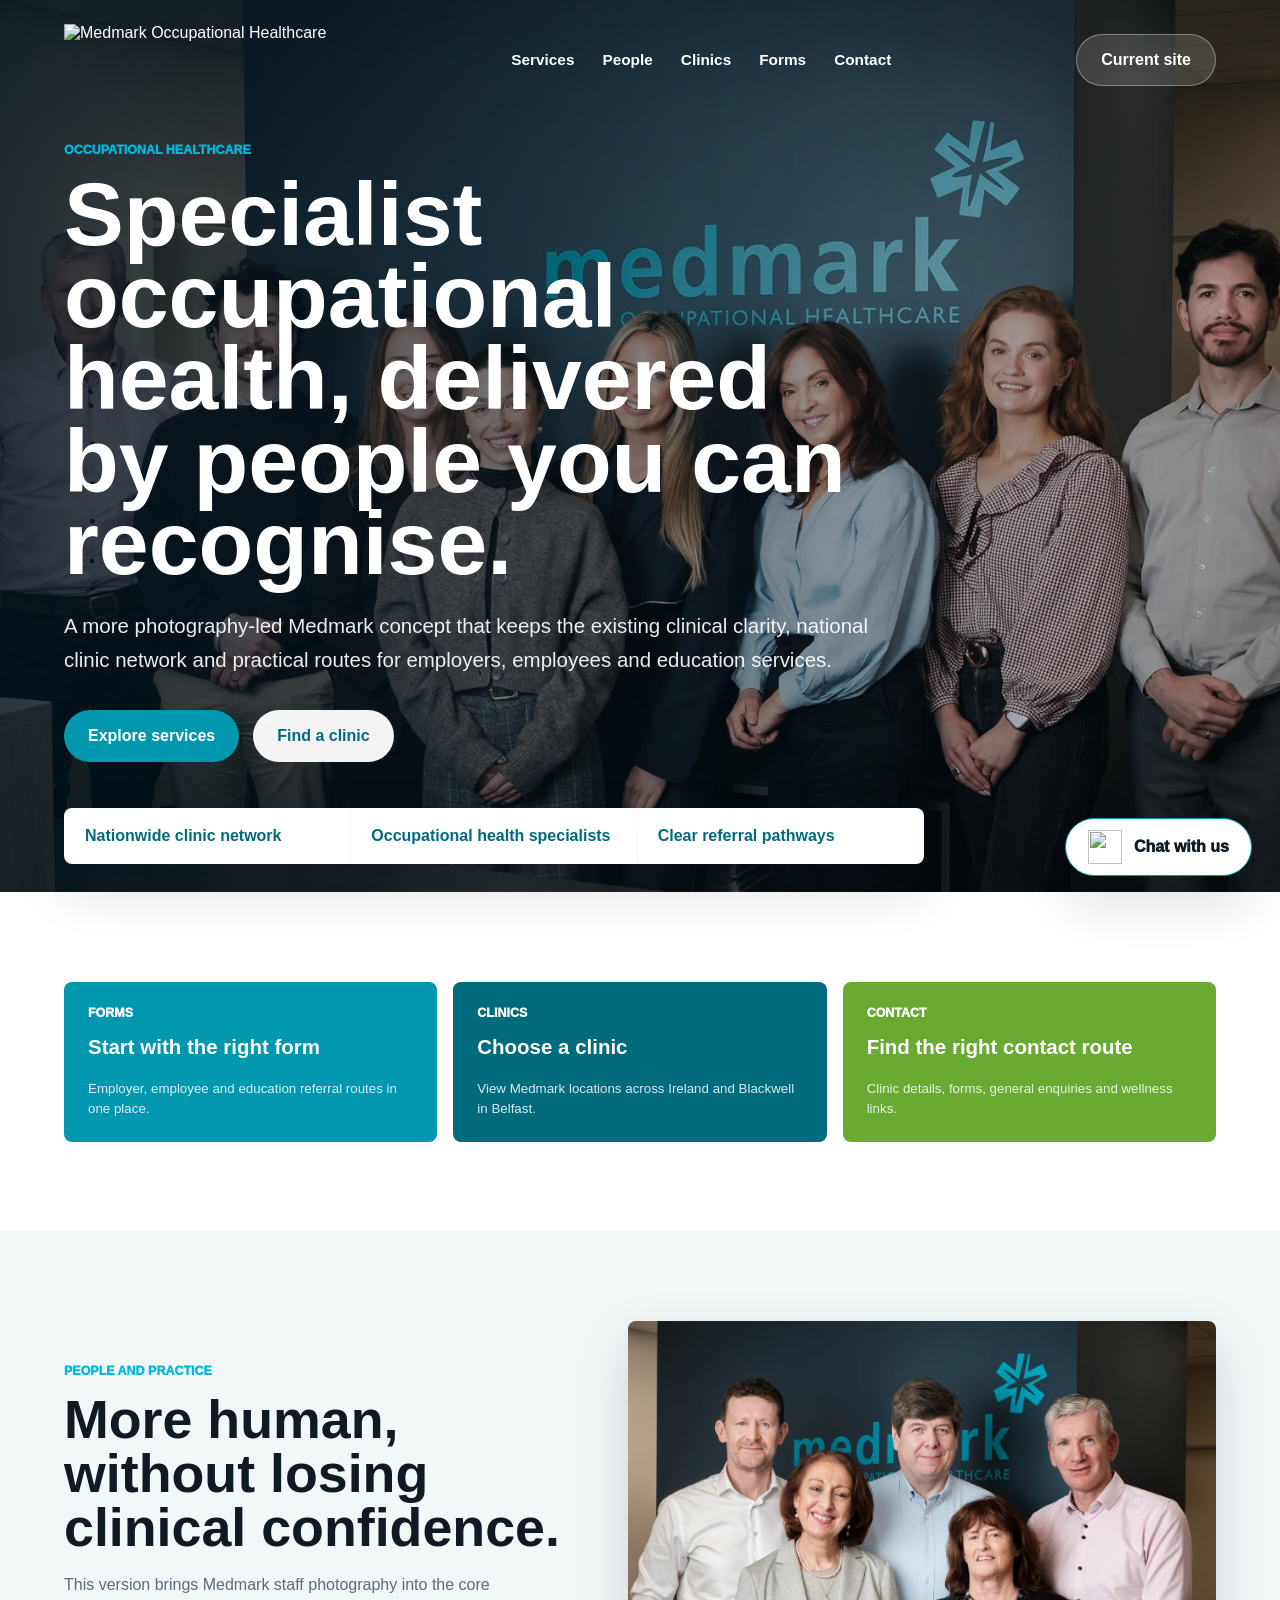
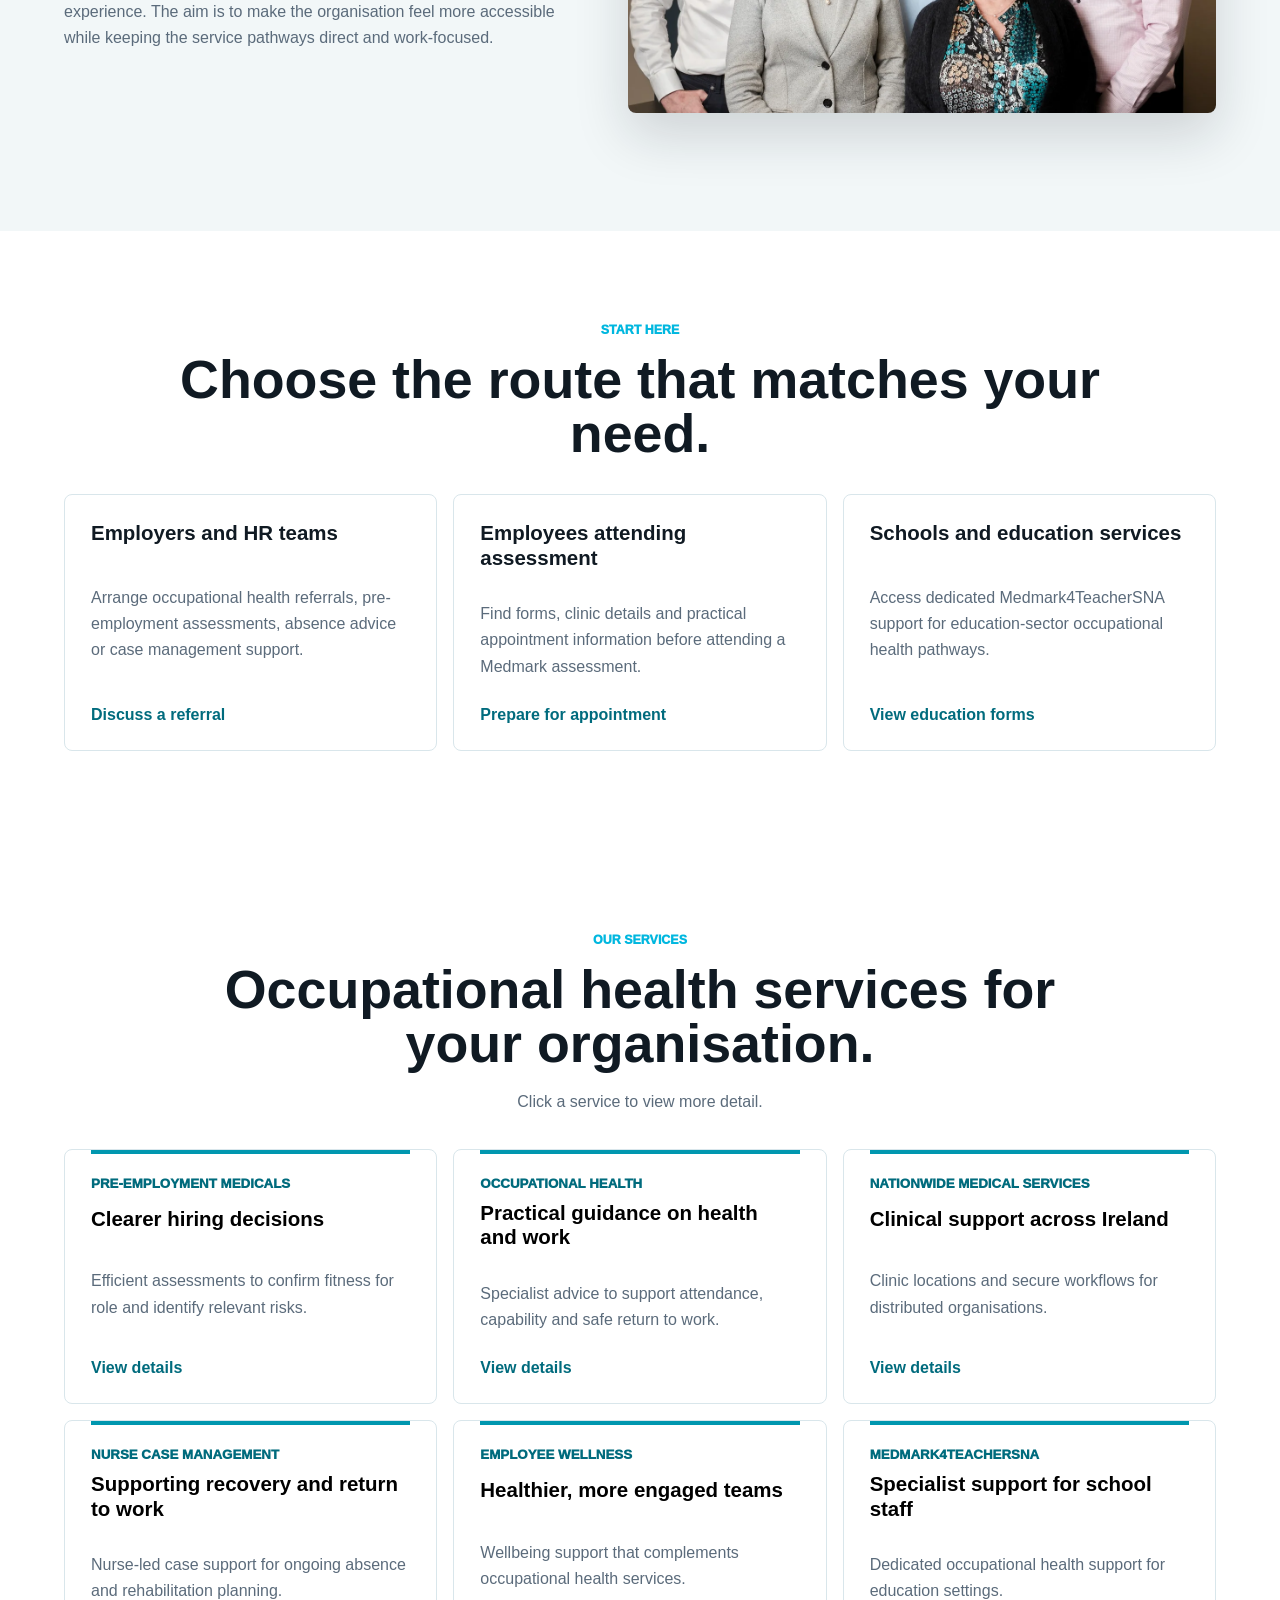
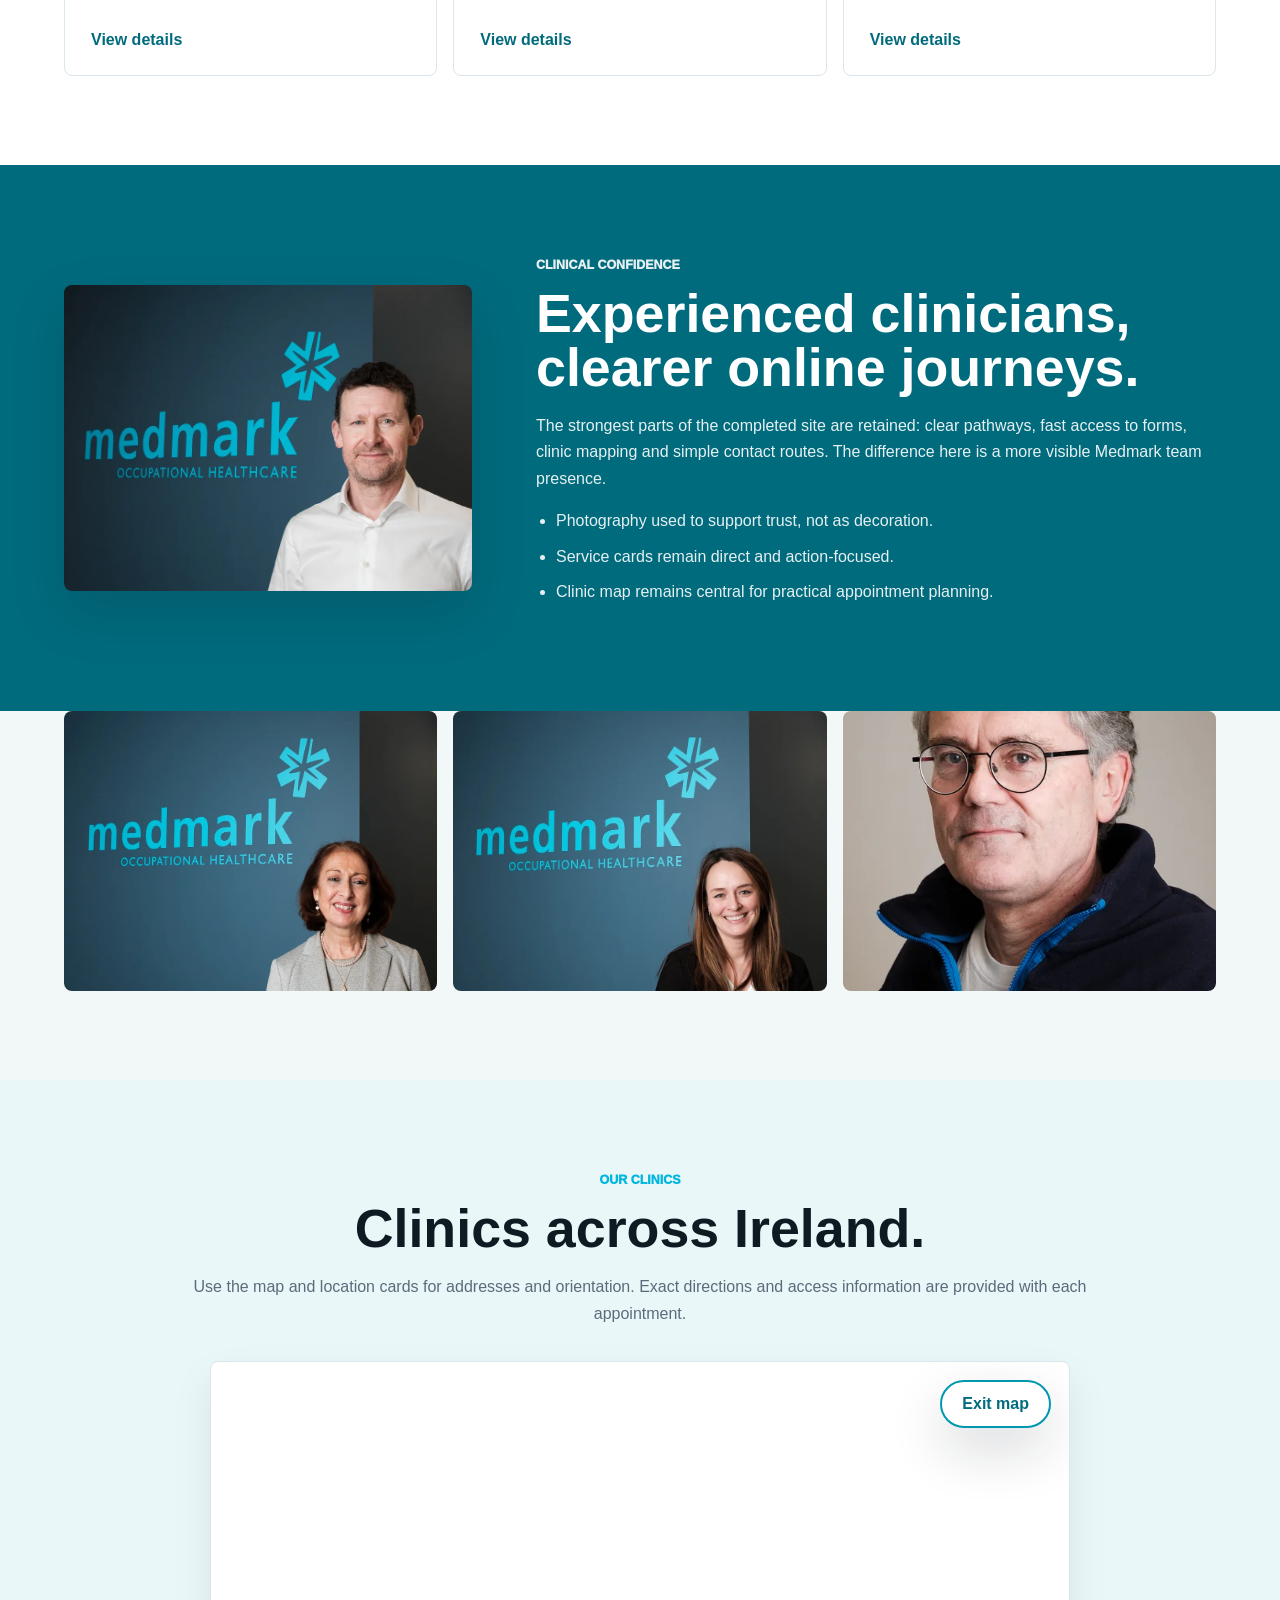
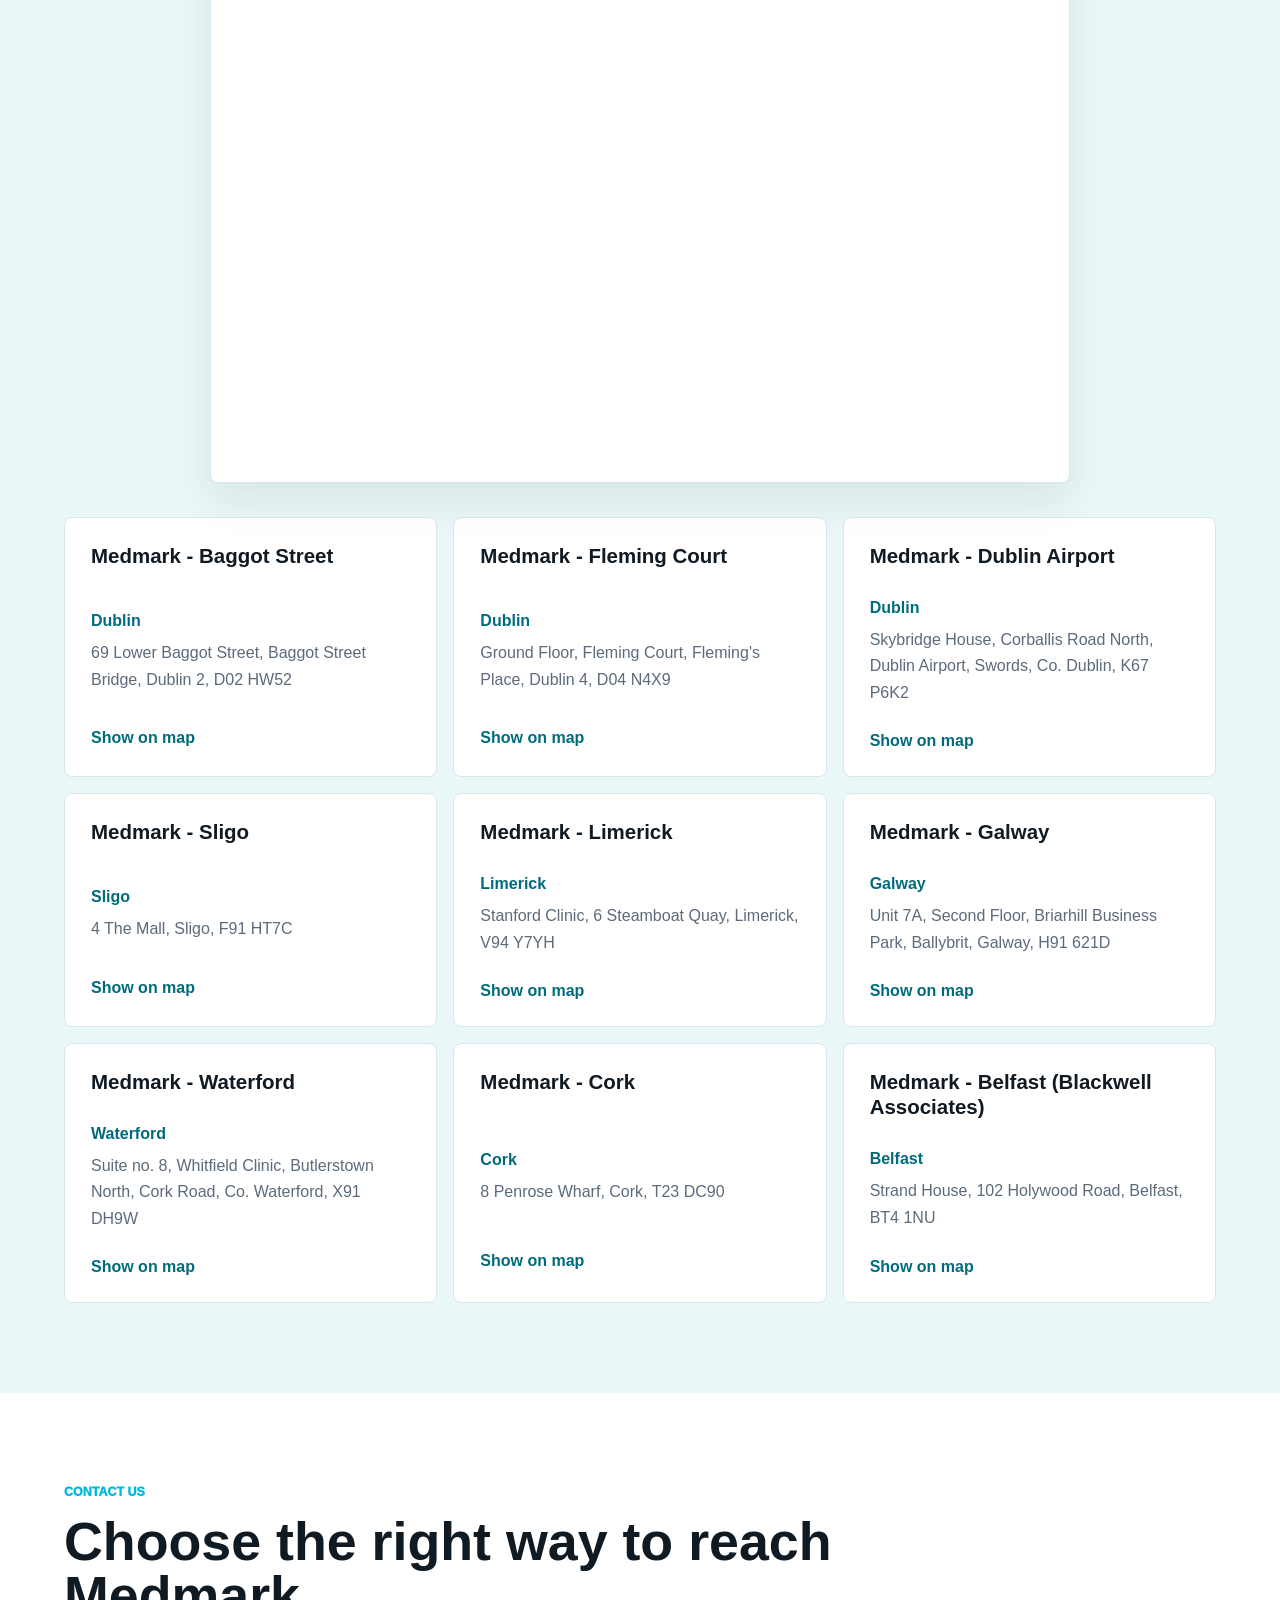
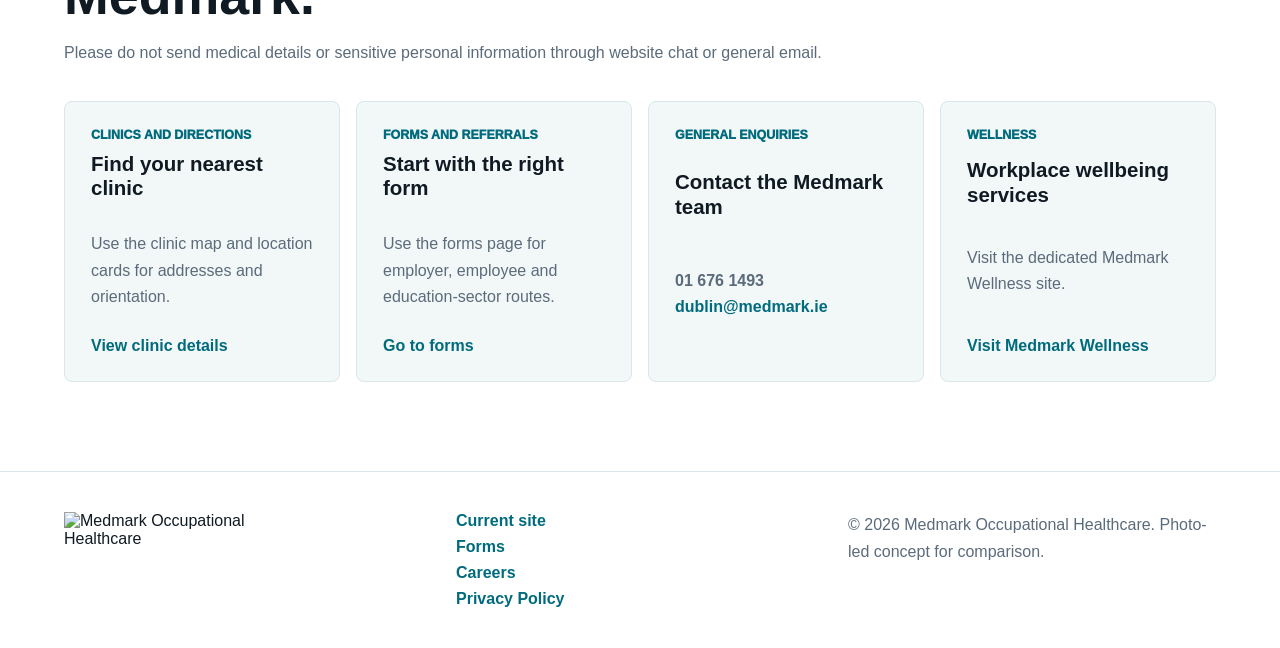
==== photo-concept.html @ 9eb78e0b "Add photo-led Medmark concept" ====
<!DOCTYPE html>
<html lang="en">
  <head>
    <meta charset="UTF-8" />
    <meta name="viewport" content="width=device-width, initial-scale=1.0" />
    <title>Medmark | Photo-Led Website Concept</title>
    <meta name="description" content="An alternative Medmark website concept using Medmark team photography, clear service routes and clinic information." />
    <link rel="icon" href="https://demo.medmark.ie/_next/image?url=%2Ficon.png&w=96&q=75" />
    <link rel="stylesheet" href="https://unpkg.com/leaflet@1.9.4/dist/leaflet.css" />
    <link rel="stylesheet" href="/photo-concept.css" />
  </head>
  <body class="photo-concept">
    <header class="concept-header">
      <a class="concept-brand" href="/photo-concept.html" aria-label="Medmark photo concept home">
        <img src="https://demo.medmark.ie/_next/image?url=%2Fmedmark-white-logo.png&w=384&q=75" alt="Medmark Occupational Healthcare" />
      </a>
      <nav class="concept-nav" aria-label="Concept navigation">
        <a href="#services">Services</a>
        <a href="#people">People</a>
        <a href="#clinics">Clinics</a>
        <a href="/forms.html">Forms</a>
        <a href="#contact">Contact</a>
      </nav>
      <a class="concept-cta" href="/">Current site</a>
    </header>

    <main>
      <section class="concept-hero" id="top">
        <div class="concept-hero-copy">
          <p class="eyebrow">Occupational Healthcare</p>
          <h1>Specialist occupational health, delivered by people you can recognise.</h1>
          <p>
            A more photography-led Medmark concept that keeps the existing clinical clarity, national clinic network and practical routes for employers, employees and education services.
          </p>
          <div class="hero-buttons">
            <a class="button button-primary" href="#services">Explore services</a>
            <a class="button button-secondary" href="#clinics">Find a clinic</a>
          </div>
        </div>
        <div class="concept-proof" aria-label="Key Medmark strengths">
          <span>Nationwide clinic network</span>
          <span>Occupational health specialists</span>
          <span>Clear referral pathways</span>
        </div>
      </section>

      <section class="action-band" aria-label="Common Medmark actions">
        <a href="/forms.html">
          <span>Forms</span>
          <strong>Start with the right form</strong>
          <small>Employer, employee and education referral routes in one place.</small>
        </a>
        <a href="#clinics">
          <span>Clinics</span>
          <strong>Choose a clinic</strong>
          <small>View Medmark locations across Ireland and Blackwell in Belfast.</small>
        </a>
        <a href="#contact">
          <span>Contact</span>
          <strong>Find the right contact route</strong>
          <small>Clinic details, forms, general enquiries and wellness links.</small>
        </a>
      </section>

      <section class="people-intro" id="people">
        <div class="section-heading align-left">
          <p class="eyebrow">People and practice</p>
          <h2>More human, without losing clinical confidence.</h2>
          <p>
            This version brings Medmark staff photography into the core experience. The aim is to make the organisation feel more accessible while keeping the service pathways direct and work-focused.
          </p>
        </div>
        <div class="people-photo">
          <img src="/assets/photos/medmark-clinical-team.webp" alt="Medmark clinical team" />
        </div>
      </section>

      <section class="pathways-section">
        <div class="section-heading">
          <p class="eyebrow">Start here</p>
          <h2>Choose the route that matches your need.</h2>
        </div>
        <div class="pathway-grid">
          <article>
            <h3>Employers and HR teams</h3>
            <p>Arrange occupational health referrals, pre-employment assessments, absence advice or case management support.</p>
            <a href="#contact">Discuss a referral</a>
          </article>
          <article>
            <h3>Employees attending assessment</h3>
            <p>Find forms, clinic details and practical appointment information before attending a Medmark assessment.</p>
            <a href="/forms.html">Prepare for appointment</a>
          </article>
          <article>
            <h3>Schools and education services</h3>
            <p>Access dedicated Medmark4TeacherSNA support for education-sector occupational health pathways.</p>
            <a href="/forms.html">View education forms</a>
          </article>
        </div>
      </section>

      <section id="services" class="services-section">
        <div class="section-heading">
          <p class="eyebrow">Our Services</p>
          <h2>Occupational health services for your organisation.</h2>
          <p>Click a service to view more detail.</p>
        </div>
        <div class="service-grid">
          <button class="service-card" type="button" data-service="preemployment"><small>Pre-Employment Medicals</small><h3>Clearer hiring decisions</h3><p>Efficient assessments to confirm fitness for role and identify relevant risks.</p><strong>View details</strong></button>
          <button class="service-card" type="button" data-service="occupational"><small>Occupational Health</small><h3>Practical guidance on health and work</h3><p>Specialist advice to support attendance, capability and safe return to work.</p><strong>View details</strong></button>
          <button class="service-card" type="button" data-service="nationwide"><small>Nationwide Medical Services</small><h3>Clinical support across Ireland</h3><p>Clinic locations and secure workflows for distributed organisations.</p><strong>View details</strong></button>
          <button class="service-card" type="button" data-service="nurse"><small>Nurse Case Management</small><h3>Supporting recovery and return to work</h3><p>Nurse-led case support for ongoing absence and rehabilitation planning.</p><strong>View details</strong></button>
          <button class="service-card" type="button" data-service="wellness"><small>Employee Wellness</small><h3>Healthier, more engaged teams</h3><p>Wellbeing support that complements occupational health services.</p><strong>View details</strong></button>
          <button class="service-card" type="button" data-service="education"><small>Medmark4TeacherSNA</small><h3>Specialist support for school staff</h3><p>Dedicated occupational health support for education settings.</p><strong>View details</strong></button>
        </div>
      </section>

      <section class="photo-proof">
        <div>
          <img src="/assets/photos/medmark-practitioner-logo.webp" alt="Medmark practitioner" />
        </div>
        <div>
          <p class="eyebrow">Clinical confidence</p>
          <h2>Experienced clinicians, clearer online journeys.</h2>
          <p>
            The strongest parts of the completed site are retained: clear pathways, fast access to forms, clinic mapping and simple contact routes. The difference here is a more visible Medmark team presence.
          </p>
          <ul>
            <li>Photography used to support trust, not as decoration.</li>
            <li>Service cards remain direct and action-focused.</li>
            <li>Clinic map remains central for practical appointment planning.</li>
          </ul>
        </div>
      </section>

      <section class="team-strip" aria-label="Medmark team photography">
        <img src="/assets/photos/medmark-practitioner-grey.webp" alt="Medmark team member" />
        <img src="/assets/photos/medmark-practitioner-smile.webp" alt="Medmark team member" />
        <img src="/assets/photos/medmark-consultant.webp" alt="Medmark team member" />
      </section>

      <section class="clinic-section" id="clinics">
        <div class="section-heading">
          <p class="eyebrow">Our Clinics</p>
          <h2>Clinics across Ireland.</h2>
          <p>Use the map and location cards for addresses and orientation. Exact directions and access information are provided with each appointment.</p>
        </div>
        <div class="map-panel" aria-label="Map of Medmark clinics across Ireland">
          <div id="clinic-map" class="leaflet-map" aria-label="Interactive map of Medmark clinics"></div>
          <button class="map-exit" type="button" data-map-exit>Exit map</button>
        </div>
        <div class="clinic-grid">
          <article class="clinic-card"><h3>Medmark - Baggot Street</h3><strong>Dublin</strong><p>69 Lower Baggot Street, Baggot Street Bridge, Dublin 2, D02 HW52</p><button class="map-focus" type="button" data-clinic="Medmark - Baggot Street">Show on map</button></article>
          <article class="clinic-card"><h3>Medmark - Fleming Court</h3><strong>Dublin</strong><p>Ground Floor, Fleming Court, Fleming's Place, Dublin 4, D04 N4X9</p><button class="map-focus" type="button" data-clinic="Medmark - Fleming Court">Show on map</button></article>
          <article class="clinic-card"><h3>Medmark - Dublin Airport</h3><strong>Dublin</strong><p>Skybridge House, Corballis Road North, Dublin Airport, Swords, Co. Dublin, K67 P6K2</p><button class="map-focus" type="button" data-clinic="Medmark - Dublin Airport">Show on map</button></article>
          <article class="clinic-card"><h3>Medmark - Sligo</h3><strong>Sligo</strong><p>4 The Mall, Sligo, F91 HT7C</p><button class="map-focus" type="button" data-clinic="Medmark - Sligo">Show on map</button></article>
          <article class="clinic-card"><h3>Medmark - Limerick</h3><strong>Limerick</strong><p>Stanford Clinic, 6 Steamboat Quay, Limerick, V94 Y7YH</p><button class="map-focus" type="button" data-clinic="Medmark - Limerick">Show on map</button></article>
          <article class="clinic-card"><h3>Medmark - Galway</h3><strong>Galway</strong><p>Unit 7A, Second Floor, Briarhill Business Park, Ballybrit, Galway, H91 621D</p><button class="map-focus" type="button" data-clinic="Medmark - Galway">Show on map</button></article>
          <article class="clinic-card"><h3>Medmark - Waterford</h3><strong>Waterford</strong><p>Suite no. 8, Whitfield Clinic, Butlerstown North, Cork Road, Co. Waterford, X91 DH9W</p><button class="map-focus" type="button" data-clinic="Medmark - Waterford">Show on map</button></article>
          <article class="clinic-card"><h3>Medmark - Cork</h3><strong>Cork</strong><p>8 Penrose Wharf, Cork, T23 DC90</p><button class="map-focus" type="button" data-clinic="Medmark - Cork">Show on map</button></article>
          <article class="clinic-card"><h3>Medmark - Belfast (Blackwell Associates)</h3><strong>Belfast</strong><p>Strand House, 102 Holywood Road, Belfast, BT4 1NU</p><button class="map-focus" type="button" data-clinic="Medmark - Belfast (Blackwell Associates)">Show on map</button></article>
        </div>
      </section>

      <section id="contact" class="contact-section">
        <div class="section-heading align-left">
          <p class="eyebrow">Contact Us</p>
          <h2>Choose the right way to reach Medmark.</h2>
          <p>Please do not send medical details or sensitive personal information through website chat or general email.</p>
        </div>
        <div class="contact-routes" aria-label="Contact routes">
          <article><span>Clinics and directions</span><h3>Find your nearest clinic</h3><p>Use the clinic map and location cards for addresses and orientation.</p><a href="#clinics">View clinic details</a></article>
          <article><span>Forms and referrals</span><h3>Start with the right form</h3><p>Use the forms page for employer, employee and education-sector routes.</p><a href="/forms.html">Go to forms</a></article>
          <article><span>General enquiries</span><h3>Contact the Medmark team</h3><p><strong>01 676 1493</strong><br /><a href="mailto:dublin@medmark.ie">dublin@medmark.ie</a></p></article>
          <article><span>Wellness</span><h3>Workplace wellbeing services</h3><p>Visit the dedicated Medmark Wellness site.</p><a href="https://medmark-wellness.vercel.app/">Visit Medmark Wellness</a></article>
        </div>
      </section>
    </main>

    <button class="chat-button" type="button" aria-label="Open chat with Medmark" aria-expanded="false">
      <span class="chat-button-icon" aria-hidden="true"><img src="https://demo.medmark.ie/_next/image?url=%2Ficon.png&w=96&q=75" alt="" /></span>
      <span>Chat with us</span>
    </button>
    <section class="chat-panel" aria-label="Medmark chat" hidden>
      <div class="chat-panel-header">
        <strong>Medmark</strong>
        <button type="button" aria-label="Close chat">&times;</button>
      </div>
      <div class="chat-panel-body">
        <p>Hello. How can we help today?</p>
        <a href="/forms.html">Find a form</a>
        <a href="#contact">Contact Medmark</a>
        <a href="mailto:dublin@medmark.ie">Email Medmark</a>
      </div>
      <form class="chat-entry">
        <label for="chat-message">Your message</label>
        <div>
          <input id="chat-message" type="text" placeholder="Type your message..." />
          <button type="submit" aria-label="Send message">Send</button>
        </div>
      </form>
    </section>

    <div class="modal" id="service-modal" hidden>
      <div class="modal-backdrop" data-close></div>
      <section class="modal-card" role="dialog" aria-modal="true" aria-labelledby="modal-title">
        <button class="modal-close" type="button" aria-label="Close service details" data-close>&times;</button>
        <p class="eyebrow">Service</p>
        <h2 id="modal-title"></h2>
        <p id="modal-summary"></p>
        <div class="modal-body" id="modal-body"></div>
        <a class="button button-primary" href="#contact" data-close>Talk to our team</a>
      </section>
    </div>

    <footer class="concept-footer">
      <img src="https://demo.medmark.ie/_next/image?url=%2Fmedmark-logo.png&w=384&q=75" alt="Medmark Occupational Healthcare" />
      <nav aria-label="Footer links">
        <a href="/">Current site</a>
        <a href="/forms.html">Forms</a>
        <a href="/careers.html">Careers</a>
        <a href="/policy.html">Privacy Policy</a>
      </nav>
      <p>&copy; 2026 Medmark Occupational Healthcare. Photo-led concept for comparison.</p>
    </footer>

    <script src="https://unpkg.com/leaflet@1.9.4/dist/leaflet.js"></script>
    <script src="/script.js"></script>
  </body>
</html>
---- photo-concept.css ----
:root {
  --ink: #101a23;
  --muted: #5b6b7b;
  --paper: #f2f7f8;
  --white: #ffffff;
  --teal: #0097af;
  --teal-dark: #006b7d;
  --cyan: #00b7df;
  --green: #69aa33;
  --line: #d9e6eb;
  --shadow: 0 22px 54px rgba(16, 26, 35, .16);
  font-family: Arial, Helvetica, sans-serif;
}
* { box-sizing: border-box; }
html { scroll-behavior: smooth; }
body {
  background: var(--paper);
  color: var(--ink);
  margin: 0;
  -webkit-font-smoothing: antialiased;
}
body.modal-open { overflow: hidden; }
a { color: inherit; text-decoration: none; }
button, input { font: inherit; }
img { display: block; max-width: 100%; }
.concept-header {
  align-items: center;
  color: var(--white);
  display: flex;
  gap: 28px;
  left: 0;
  padding: 24px clamp(20px, 5vw, 68px);
  position: absolute;
  right: 0;
  top: 0;
  z-index: 20;
}
.concept-brand img { height: 72px; width: auto; }
.concept-nav {
  align-items: center;
  display: flex;
  flex: 1;
  gap: 28px;
  justify-content: center;
  font-size: .96rem;
  font-weight: 850;
}
.concept-nav a:hover { color: #d9fbff; }
.concept-cta, .button {
  align-items: center;
  border-radius: 999px;
  display: inline-flex;
  font-weight: 900;
  justify-content: center;
  min-height: 52px;
  padding: 0 24px;
}
.concept-cta {
  background: rgba(255,255,255,.14);
  border: 1px solid rgba(255,255,255,.36);
  color: var(--white);
}
.concept-hero {
  align-items: end;
  background:
    linear-gradient(90deg, rgba(5, 21, 31, .82), rgba(5, 21, 31, .48) 48%, rgba(5, 21, 31, .22)),
    url("/assets/photos/medmark-team-hero.webp") center 38% / cover no-repeat;
  color: var(--white);
  display: grid;
  min-height: 92svh;
  padding: 140px clamp(20px, 5vw, 68px) 40px;
  position: relative;
}
.concept-hero-copy {
  max-width: 820px;
  padding-bottom: 90px;
}
.eyebrow {
  color: var(--cyan);
  font-size: .78rem;
  font-weight: 940;
  letter-spacing: 0;
  margin: 0 0 12px;
  text-transform: uppercase;
}
h1, h2, h3, p { margin-top: 0; }
h1 {
  font-size: clamp(3rem, 7vw, 6.4rem);
  letter-spacing: 0;
  line-height: .92;
  margin-bottom: 24px;
  max-width: 1120px;
}
h2 {
  font-size: clamp(2rem, 4.2vw, 4.25rem);
  letter-spacing: 0;
  line-height: 1;
  margin-bottom: 18px;
}
h3 { font-size: 1.28rem; line-height: 1.2; }
p {
  color: var(--muted);
  line-height: 1.65;
}
.concept-hero p:not(.eyebrow) {
  color: rgba(255,255,255,.92);
  font-size: clamp(1.05rem, 1.6vw, 1.32rem);
  max-width: 850px;
}
.hero-buttons {
  display: flex;
  flex-wrap: wrap;
  gap: 14px;
  margin-top: 34px;
}
.button-primary { background: var(--teal); color: var(--white); }
.button-secondary {
  background: rgba(255,255,255,.95);
  color: var(--teal-dark);
}
.concept-proof {
  background: rgba(255,255,255,.96);
  border: 1px solid rgba(255,255,255,.76);
  border-radius: 8px;
  bottom: 28px;
  box-shadow: var(--shadow);
  color: var(--ink);
  display: grid;
  gap: 1px;
  grid-template-columns: repeat(3, minmax(0, 1fr));
  left: clamp(20px, 5vw, 68px);
  max-width: 860px;
  overflow: hidden;
  position: absolute;
  right: clamp(20px, 5vw, 68px);
}
.concept-proof span {
  background: var(--white);
  color: var(--teal-dark);
  font-weight: 900;
  padding: 18px 20px;
}
section { padding: clamp(58px, 7vw, 96px) clamp(20px, 5vw, 68px); }
.section-heading {
  margin: 0 auto 34px;
  max-width: 920px;
  text-align: center;
}
.section-heading.align-left {
  margin-left: 0;
  text-align: left;
}
.action-band {
  background: var(--white);
  display: grid;
  gap: 16px;
  grid-template-columns: repeat(3, minmax(0, 1fr));
}
.action-band a {
  background: var(--teal);
  border-radius: 8px;
  color: var(--white);
  display: grid;
  gap: 9px;
  min-height: 160px;
  padding: 24px;
}
.action-band a:nth-child(2) { background: var(--teal-dark); }
.action-band a:nth-child(3) { background: var(--green); }
.action-band span, .contact-routes span {
  font-size: .78rem;
  font-weight: 940;
  text-transform: uppercase;
}
.action-band strong { font-size: 1.28rem; }
.action-band small { align-self: end; color: rgba(255,255,255,.86); line-height: 1.45; }
.people-intro {
  align-items: center;
  background: var(--paper);
  display: grid;
  gap: clamp(28px, 5vw, 70px);
  grid-template-columns: minmax(0, .92fr) minmax(0, 1.08fr);
}
.people-photo img, .photo-proof img, .team-strip img {
  border-radius: 8px;
  box-shadow: var(--shadow);
  height: 100%;
  object-fit: cover;
  width: 100%;
}
.people-photo { min-height: 420px; }
.people-photo img { max-height: 560px; }
.pathways-section, .services-section, .contact-section { background: var(--white); }
.pathway-grid, .service-grid, .clinic-grid, .contact-routes {
  display: grid;
  gap: 16px;
  grid-template-columns: repeat(3, minmax(0, 1fr));
  margin: 0 auto;
  max-width: 1180px;
}
.pathway-grid article, .service-card, .clinic-card, .contact-routes article {
  background: var(--white);
  border: 1px solid var(--line);
  border-radius: 8px;
  display: grid;
  gap: 10px;
  padding: 26px;
}
.pathway-grid article, .contact-routes article { min-height: 225px; }
.pathway-grid a, .contact-routes a, .service-card strong, .clinic-card strong {
  align-self: end;
  color: var(--teal-dark);
  font-weight: 900;
}
.service-card {
  cursor: pointer;
  min-height: 250px;
  position: relative;
  text-align: left;
  transition: box-shadow 160ms ease, transform 160ms ease;
}
.service-card:before {
  background: var(--teal);
  content: "";
  height: 4px;
  left: 26px;
  position: absolute;
  right: 26px;
  top: 0;
}
.service-card small {
  color: var(--teal-dark);
  font-weight: 920;
  text-transform: uppercase;
}
.service-card:hover, .pathway-grid article:hover, .clinic-card:hover, .contact-routes article:hover {
  box-shadow: var(--shadow);
  transform: translateY(-2px);
}
.photo-proof {
  align-items: center;
  background: var(--teal-dark);
  color: var(--white);
  display: grid;
  gap: clamp(28px, 5vw, 64px);
  grid-template-columns: minmax(280px, .75fr) minmax(0, 1.25fr);
}
.photo-proof p, .photo-proof li { color: rgba(255,255,255,.9); }
.photo-proof ul {
  display: grid;
  gap: 10px;
  line-height: 1.6;
  padding-left: 20px;
}
.photo-proof img { aspect-ratio: 4 / 3; }
.team-strip {
  background: var(--paper);
  display: grid;
  gap: 16px;
  grid-template-columns: repeat(3, minmax(0, 1fr));
  padding-top: 0;
}
.team-strip img {
  aspect-ratio: 4 / 3;
  box-shadow: none;
}
.clinic-section { background: #eaf7f8; }
.map-panel {
  background: var(--white);
  border: 1px solid var(--line);
  border-radius: 8px;
  box-shadow: 0 18px 40px rgba(16, 26, 35, .08);
  margin: 0 auto 34px;
  max-width: 860px;
  min-height: 720px;
  overflow: hidden;
  position: relative;
}
.leaflet-map { min-height: 720px; width: 100%; }
.map-exit {
  background: var(--white);
  border: 2px solid var(--teal);
  border-radius: 999px;
  box-shadow: var(--shadow);
  color: var(--teal-dark);
  cursor: pointer;
  font-weight: 900;
  padding: 13px 20px;
  position: absolute;
  right: 18px;
  top: 18px;
  z-index: 700;
}
.clinic-marker {
  align-items: center;
  background: var(--white);
  border: 3px solid var(--teal);
  border-radius: 999px;
  box-shadow: 0 8px 22px rgba(0,0,0,.22);
  display: flex;
  height: 42px;
  justify-content: center;
  width: 42px;
}
.clinic-marker img { height: 27px; width: 27px; }
.map-focus {
  background: transparent;
  border: 0;
  color: var(--teal-dark);
  cursor: pointer;
  font-weight: 900;
  padding: 0;
  text-align: left;
}
.contact-routes { grid-template-columns: repeat(4, minmax(0, 1fr)); }
.contact-routes article { background: var(--paper); }
.contact-routes span { color: var(--teal-dark); }
.chat-button {
  align-items: center;
  background: var(--white);
  border: 1px solid var(--teal);
  border-radius: 999px;
  bottom: 24px;
  box-shadow: var(--shadow);
  color: var(--ink);
  cursor: pointer;
  display: inline-flex;
  font-weight: 940;
  gap: 12px;
  min-height: 58px;
  padding: 0 22px;
  position: fixed;
  right: 28px;
  z-index: 800;
}
.chat-button-icon img { height: 34px; width: 34px; }
.chat-panel {
  background: var(--white);
  border: 1px solid var(--line);
  border-radius: 8px;
  bottom: 96px;
  box-shadow: var(--shadow);
  max-width: 340px;
  overflow: hidden;
  position: fixed;
  right: 28px;
  width: calc(100% - 40px);
  z-index: 850;
}
.chat-panel-header {
  align-items: center;
  background: var(--teal-dark);
  color: var(--white);
  display: flex;
  justify-content: space-between;
  padding: 14px 18px;
}
.chat-panel-header button {
  background: transparent;
  border: 0;
  color: var(--white);
  cursor: pointer;
  font-size: 1.4rem;
}
.chat-panel-body, .chat-entry { display: grid; gap: 10px; padding: 18px; }
.chat-panel-body a { color: var(--teal-dark); font-weight: 850; }
.chat-entry label { color: var(--muted); font-size: .82rem; font-weight: 850; }
.chat-entry div { display: grid; gap: 8px; grid-template-columns: 1fr auto; }
.chat-entry input {
  background: var(--paper);
  border: 1px solid var(--line);
  border-radius: 999px;
  min-height: 42px;
  padding: 0 12px;
}
.chat-entry button {
  background: var(--teal);
  border: 0;
  border-radius: 999px;
  color: var(--white);
  cursor: pointer;
  font-weight: 900;
  padding: 0 14px;
}
.modal[hidden], .chat-panel[hidden] { display: none; }
.modal {
  align-items: center;
  display: flex;
  inset: 0;
  justify-content: center;
  padding: 20px;
  position: fixed;
  z-index: 1000;
}
.modal-backdrop {
  background: rgba(16,26,35,.58);
  inset: 0;
  position: absolute;
}
.modal-card {
  background: var(--white);
  border-radius: 8px;
  box-shadow: var(--shadow);
  max-width: 680px;
  padding: clamp(28px, 5vw, 46px);
  position: relative;
  width: min(680px, 100%);
}
.modal-close {
  background: var(--paper);
  border: 0;
  border-radius: 999px;
  cursor: pointer;
  font-size: 1.4rem;
  height: 38px;
  position: absolute;
  right: 18px;
  top: 18px;
  width: 38px;
}
.modal-body ul { color: var(--muted); display: grid; gap: 9px; line-height: 1.55; padding-left: 20px; }
.concept-footer {
  align-items: start;
  background: var(--white);
  border-top: 1px solid var(--line);
  display: grid;
  gap: 24px;
  grid-template-columns: 1fr 1fr 1fr;
  padding: 40px clamp(20px, 5vw, 68px);
}
.concept-footer img { max-width: 190px; }
.concept-footer nav { display: grid; gap: 8px; }
.concept-footer a { color: var(--teal-dark); font-weight: 850; }
.concept-footer p { margin: 0; }
@media (max-width: 1020px) {
  .concept-nav { display: none; }
  .concept-header { justify-content: space-between; }
  .concept-hero { min-height: 100svh; }
  .concept-hero-copy { padding-bottom: 150px; }
  .concept-proof, .action-band, .people-intro, .pathway-grid, .service-grid, .photo-proof, .team-strip, .clinic-grid, .contact-routes, .concept-footer {
    grid-template-columns: 1fr;
  }
}
@media (max-width: 640px) {
  .concept-brand img { height: 58px; }
  .concept-cta { min-height: 44px; padding: 0 16px; }
  .concept-hero { padding-top: 118px; }
  .concept-hero-copy { padding-bottom: 210px; }
  h1 { font-size: clamp(2.2rem, 12vw, 3.4rem); }
  .concept-proof {
    bottom: 14px;
    left: 14px;
    right: 14px;
  }
  .map-panel, .leaflet-map { min-height: 560px; }
  .chat-button { bottom: 18px; right: 18px; }
}
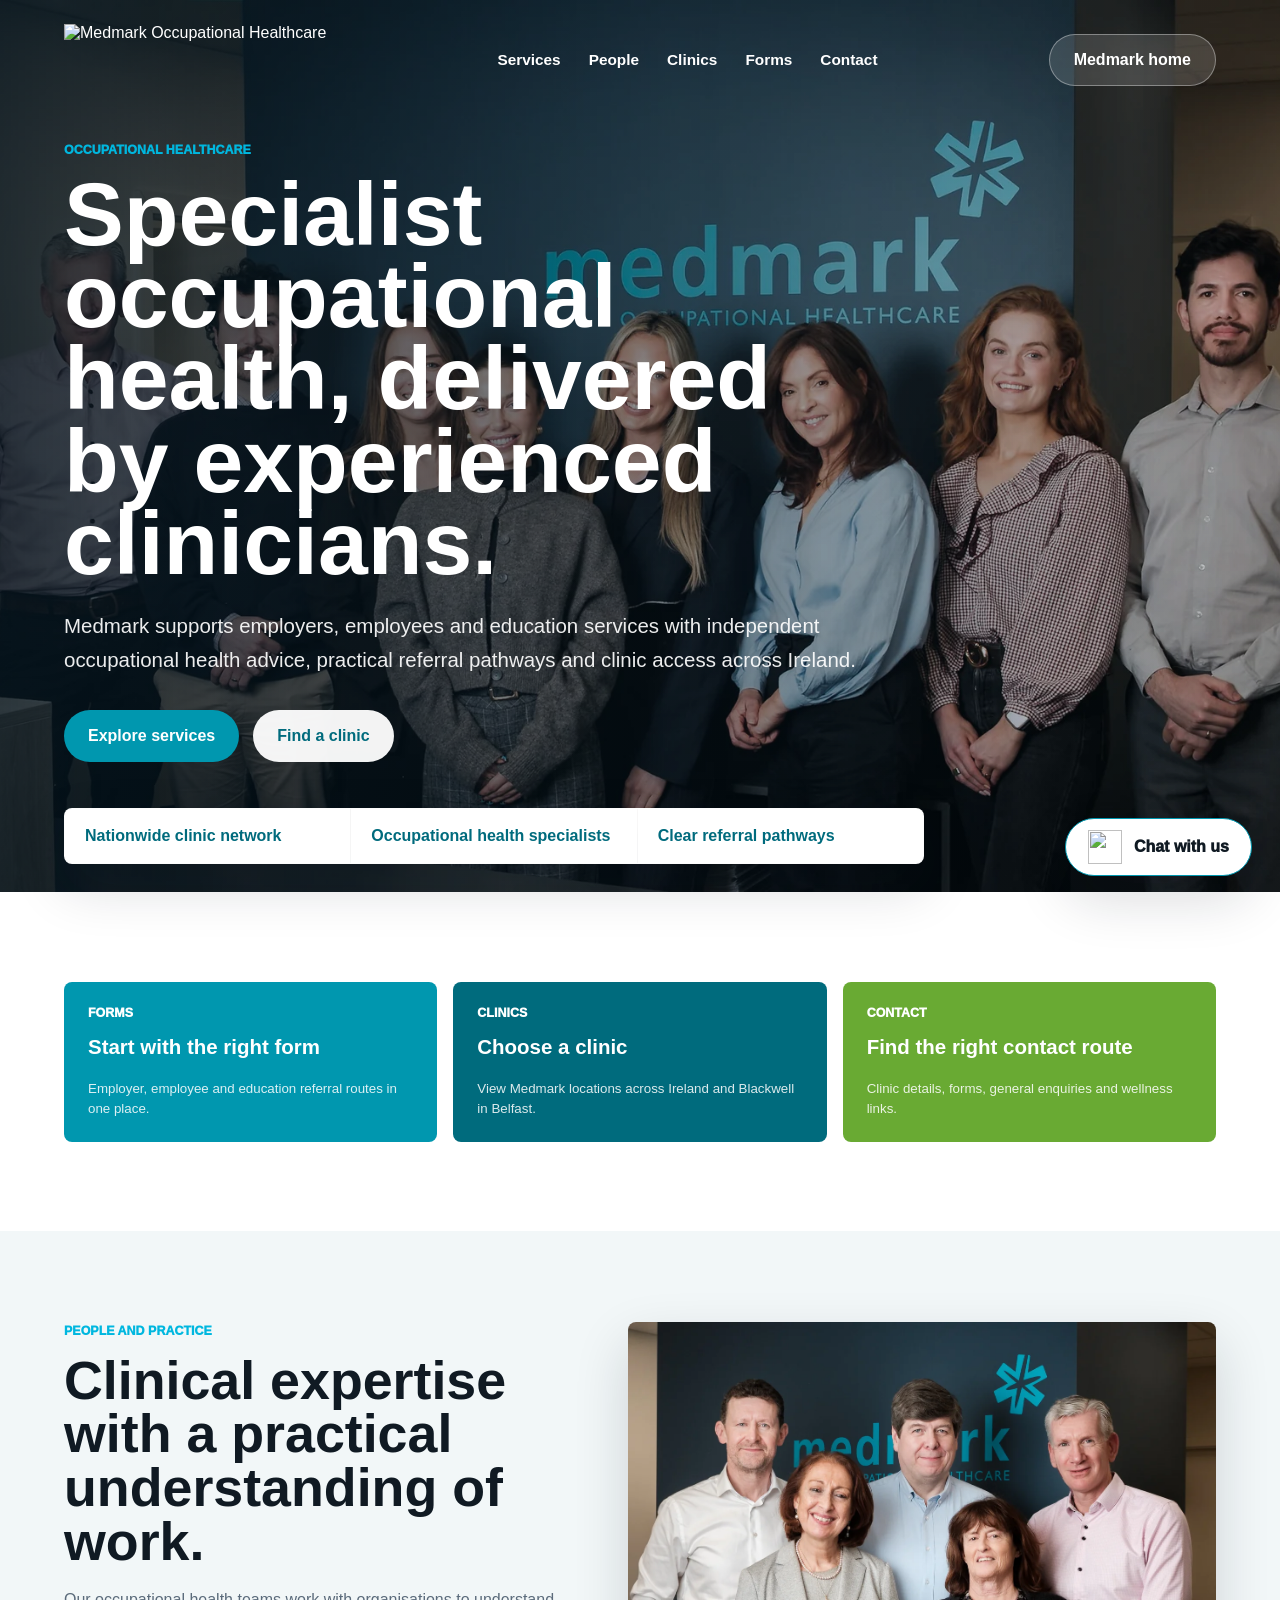
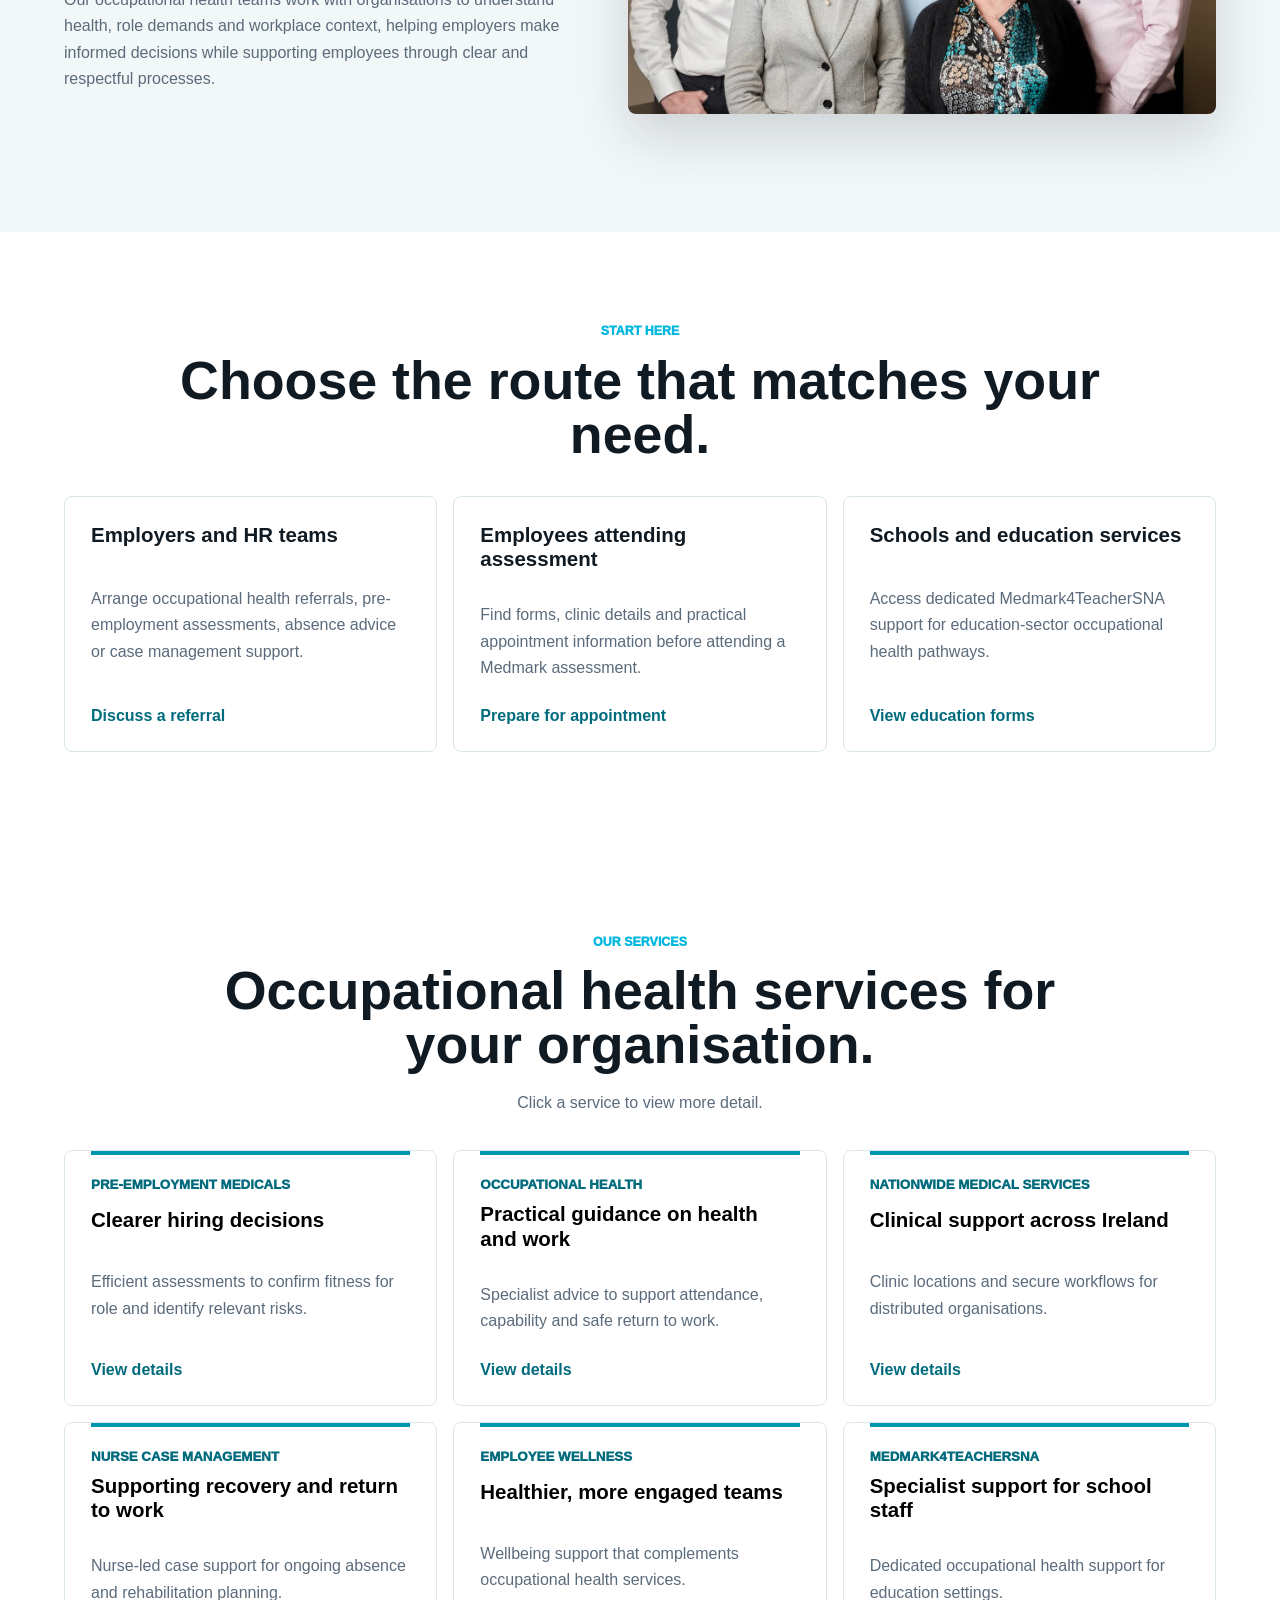
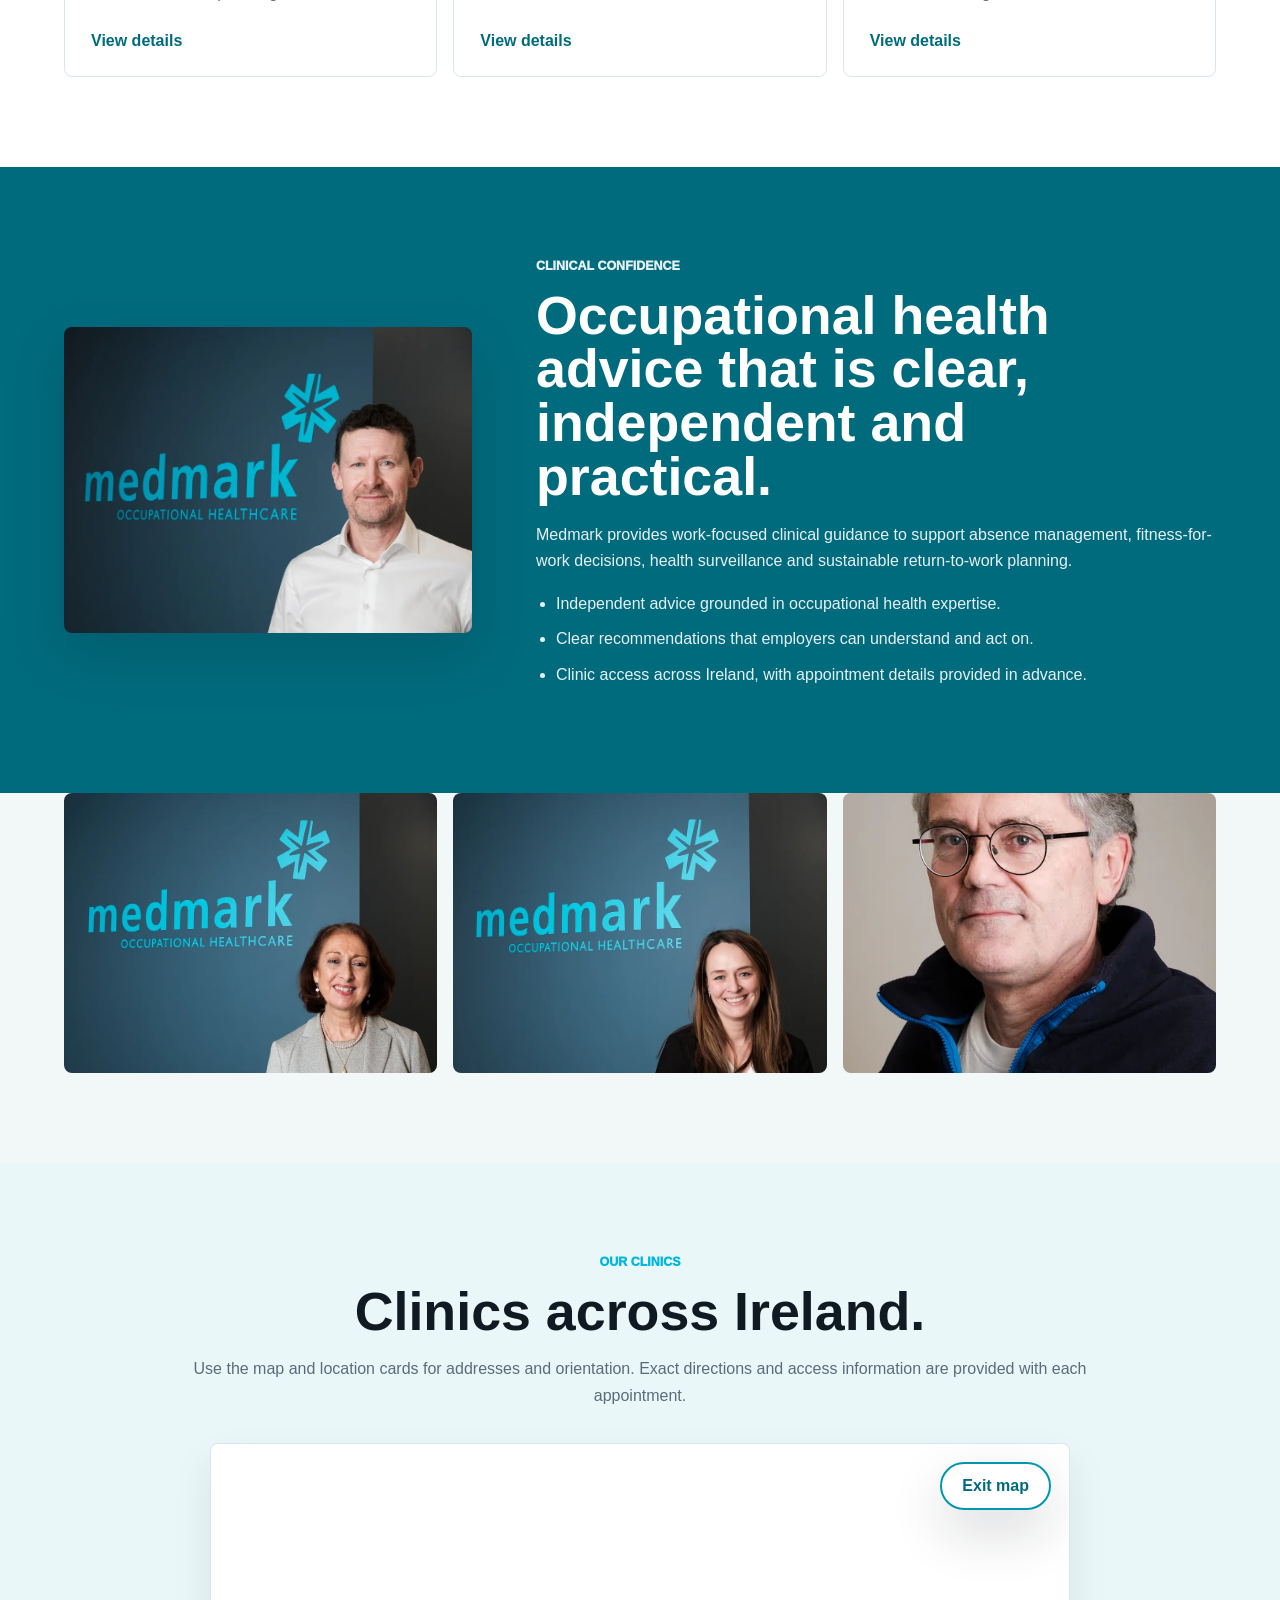
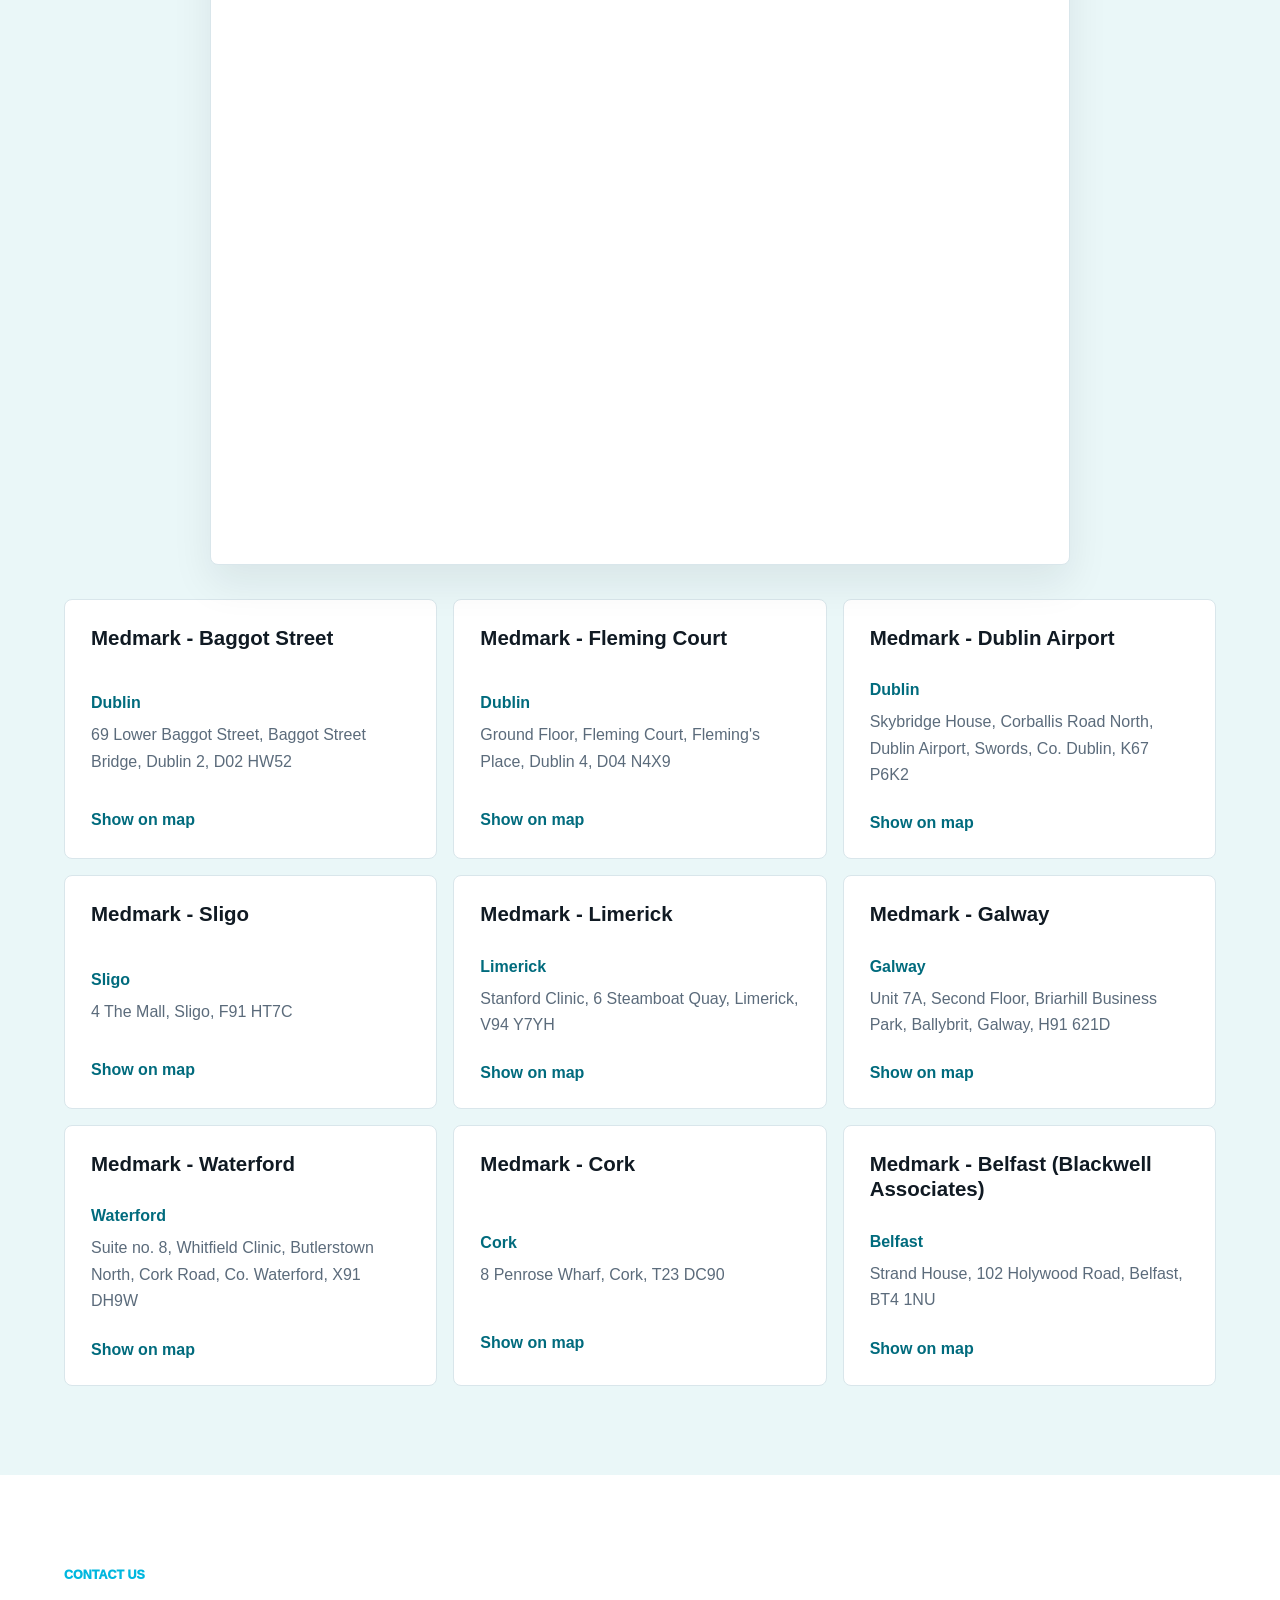
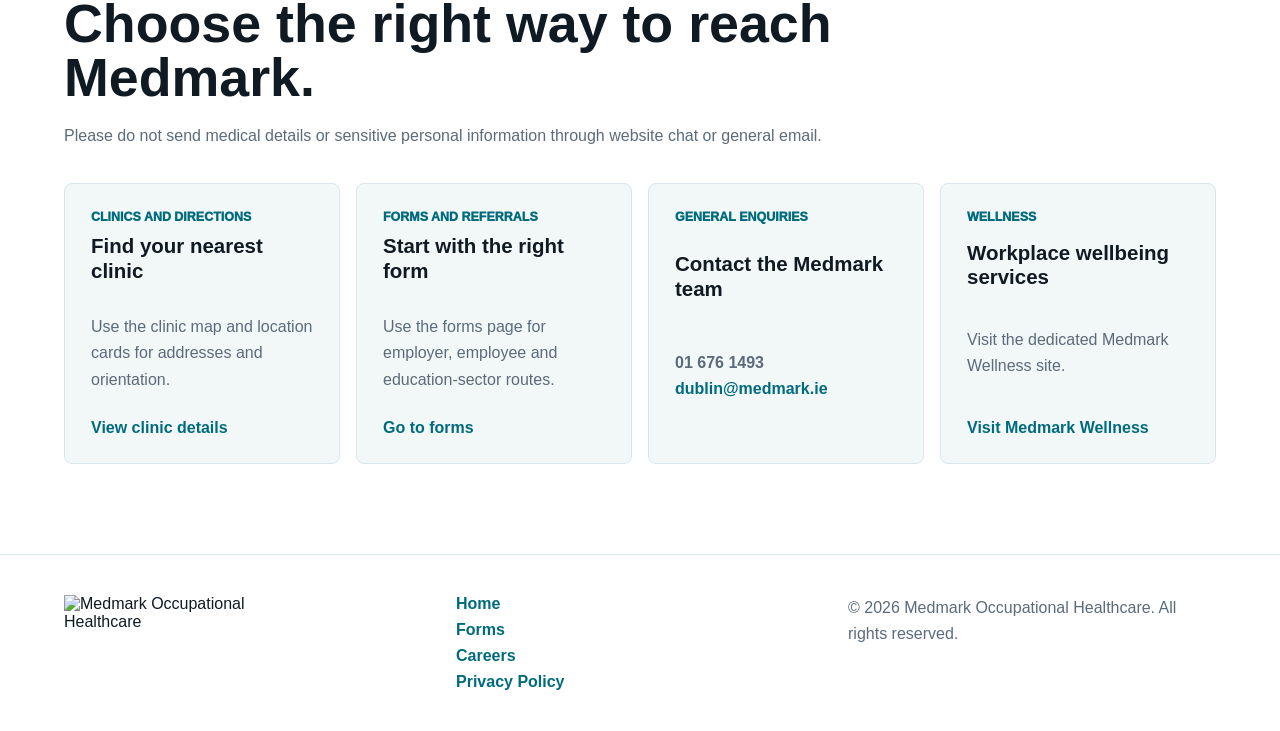
==== commit 32852d0e: "Make photo concept copy public-facing" ====
--- a/photo-concept.html
+++ b/photo-concept.html
@@ -3,34 +3,34 @@
   <head>
     <meta charset="UTF-8" />
     <meta name="viewport" content="width=device-width, initial-scale=1.0" />
-    <title>Medmark | Photo-Led Website Concept</title>
-    <meta name="description" content="An alternative Medmark website concept using Medmark team photography, clear service routes and clinic information." />
+    <title>Medmark | Occupational Healthcare Across Ireland</title>
+    <meta name="description" content="Medmark provides specialist occupational healthcare services, clinic access, referral pathways and practical workplace health advice across Ireland." />
     <link rel="icon" href="https://demo.medmark.ie/_next/image?url=%2Ficon.png&w=96&q=75" />
     <link rel="stylesheet" href="https://unpkg.com/leaflet@1.9.4/dist/leaflet.css" />
     <link rel="stylesheet" href="/photo-concept.css" />
   </head>
   <body class="photo-concept">
     <header class="concept-header">
-      <a class="concept-brand" href="/photo-concept.html" aria-label="Medmark photo concept home">
+      <a class="concept-brand" href="/photo-concept.html" aria-label="Medmark home">
         <img src="https://demo.medmark.ie/_next/image?url=%2Fmedmark-white-logo.png&w=384&q=75" alt="Medmark Occupational Healthcare" />
       </a>
-      <nav class="concept-nav" aria-label="Concept navigation">
+      <nav class="concept-nav" aria-label="Primary navigation">
         <a href="#services">Services</a>
         <a href="#people">People</a>
         <a href="#clinics">Clinics</a>
         <a href="/forms.html">Forms</a>
         <a href="#contact">Contact</a>
       </nav>
-      <a class="concept-cta" href="/">Current site</a>
+      <a class="concept-cta" href="/">Medmark home</a>
     </header>
 
     <main>
       <section class="concept-hero" id="top">
         <div class="concept-hero-copy">
           <p class="eyebrow">Occupational Healthcare</p>
-          <h1>Specialist occupational health, delivered by people you can recognise.</h1>
+          <h1>Specialist occupational health, delivered by experienced clinicians.</h1>
           <p>
-            A more photography-led Medmark concept that keeps the existing clinical clarity, national clinic network and practical routes for employers, employees and education services.
+            Medmark supports employers, employees and education services with independent occupational health advice, practical referral pathways and clinic access across Ireland.
           </p>
           <div class="hero-buttons">
             <a class="button button-primary" href="#services">Explore services</a>
@@ -65,9 +65,9 @@
       <section class="people-intro" id="people">
         <div class="section-heading align-left">
           <p class="eyebrow">People and practice</p>
-          <h2>More human, without losing clinical confidence.</h2>
+          <h2>Clinical expertise with a practical understanding of work.</h2>
           <p>
-            This version brings Medmark staff photography into the core experience. The aim is to make the organisation feel more accessible while keeping the service pathways direct and work-focused.
+            Our occupational health teams work with organisations to understand health, role demands and workplace context, helping employers make informed decisions while supporting employees through clear and respectful processes.
           </p>
         </div>
         <div class="people-photo">
@@ -121,14 +121,14 @@
         </div>
         <div>
           <p class="eyebrow">Clinical confidence</p>
-          <h2>Experienced clinicians, clearer online journeys.</h2>
+          <h2>Occupational health advice that is clear, independent and practical.</h2>
           <p>
-            The strongest parts of the completed site are retained: clear pathways, fast access to forms, clinic mapping and simple contact routes. The difference here is a more visible Medmark team presence.
+            Medmark provides work-focused clinical guidance to support absence management, fitness-for-work decisions, health surveillance and sustainable return-to-work planning.
           </p>
           <ul>
-            <li>Photography used to support trust, not as decoration.</li>
-            <li>Service cards remain direct and action-focused.</li>
-            <li>Clinic map remains central for practical appointment planning.</li>
+            <li>Independent advice grounded in occupational health expertise.</li>
+            <li>Clear recommendations that employers can understand and act on.</li>
+            <li>Clinic access across Ireland, with appointment details provided in advance.</li>
           </ul>
         </div>
       </section>
@@ -216,12 +216,12 @@
     <footer class="concept-footer">
       <img src="https://demo.medmark.ie/_next/image?url=%2Fmedmark-logo.png&w=384&q=75" alt="Medmark Occupational Healthcare" />
       <nav aria-label="Footer links">
-        <a href="/">Current site</a>
+        <a href="/">Home</a>
         <a href="/forms.html">Forms</a>
         <a href="/careers.html">Careers</a>
         <a href="/policy.html">Privacy Policy</a>
       </nav>
-      <p>&copy; 2026 Medmark Occupational Healthcare. Photo-led concept for comparison.</p>
+      <p>&copy; 2026 Medmark Occupational Healthcare. All rights reserved.</p>
     </footer>
 
     <script src="https://unpkg.com/leaflet@1.9.4/dist/leaflet.js"></script>
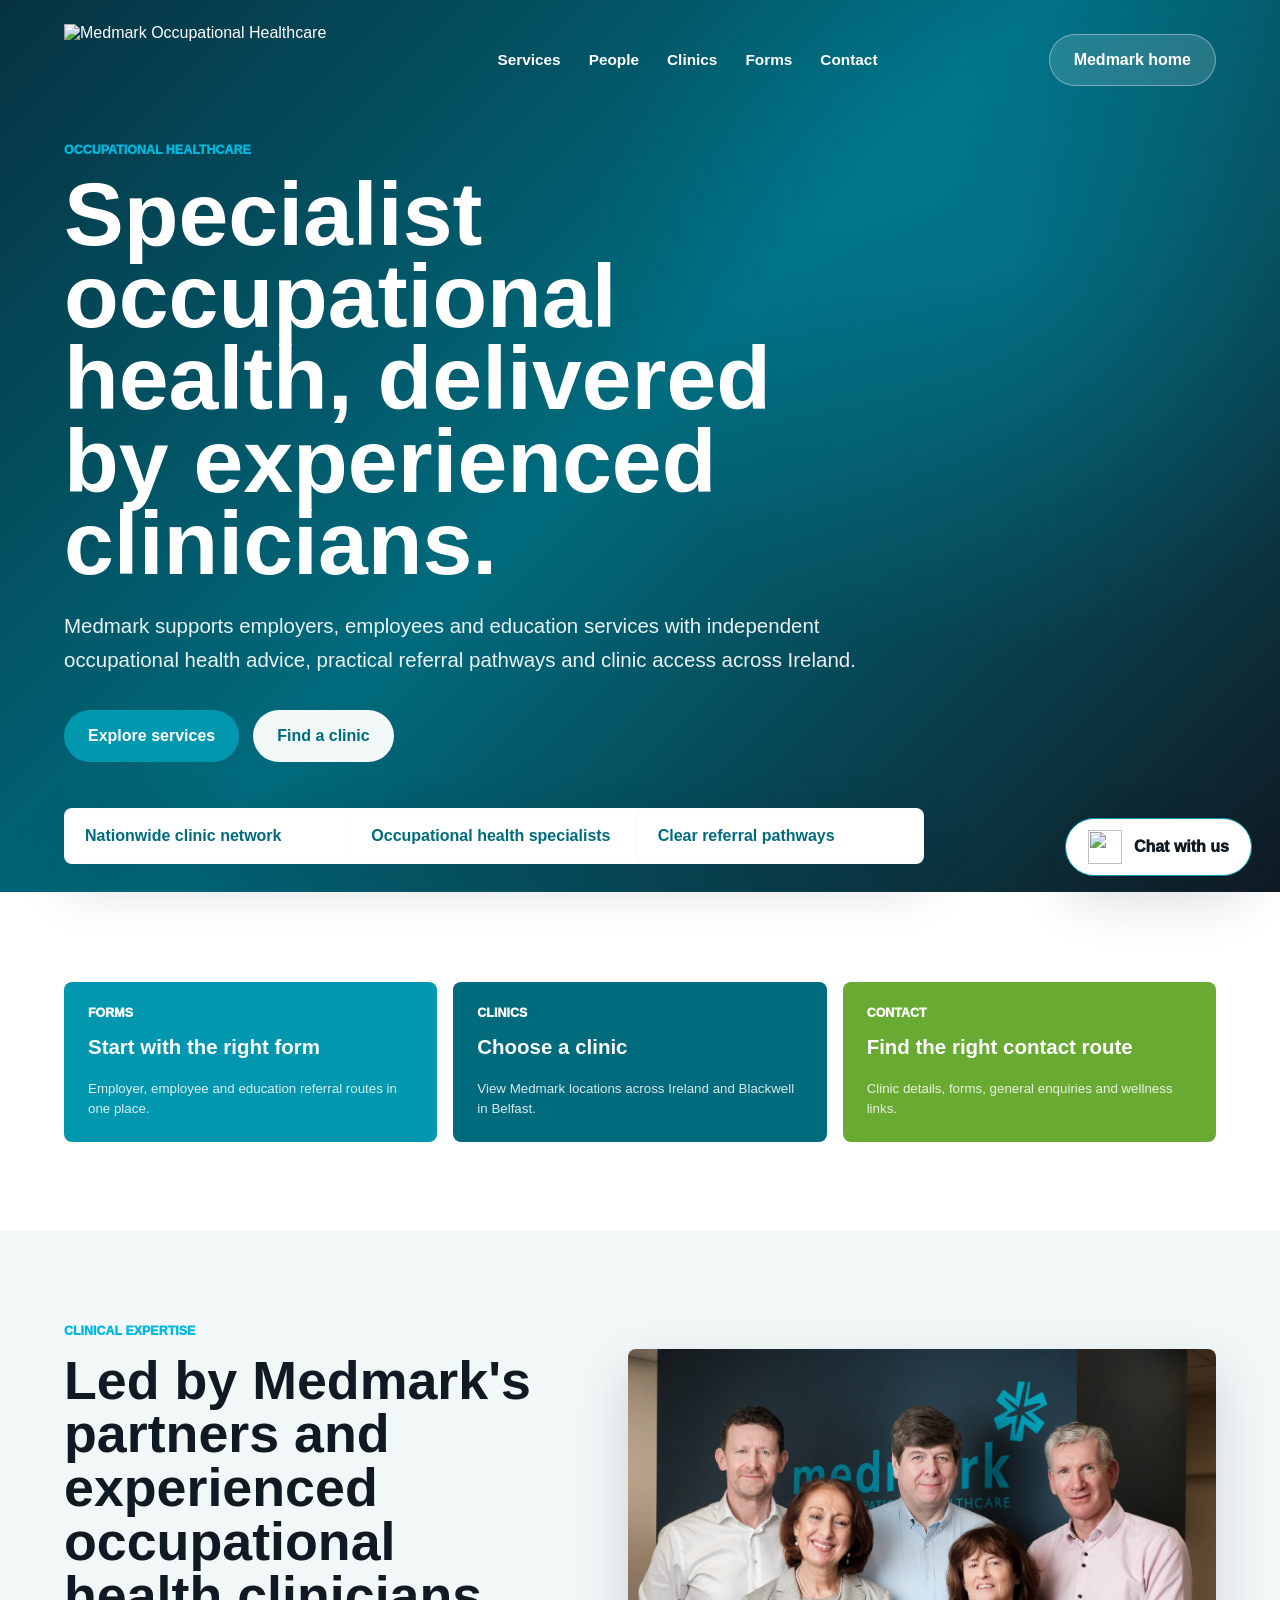
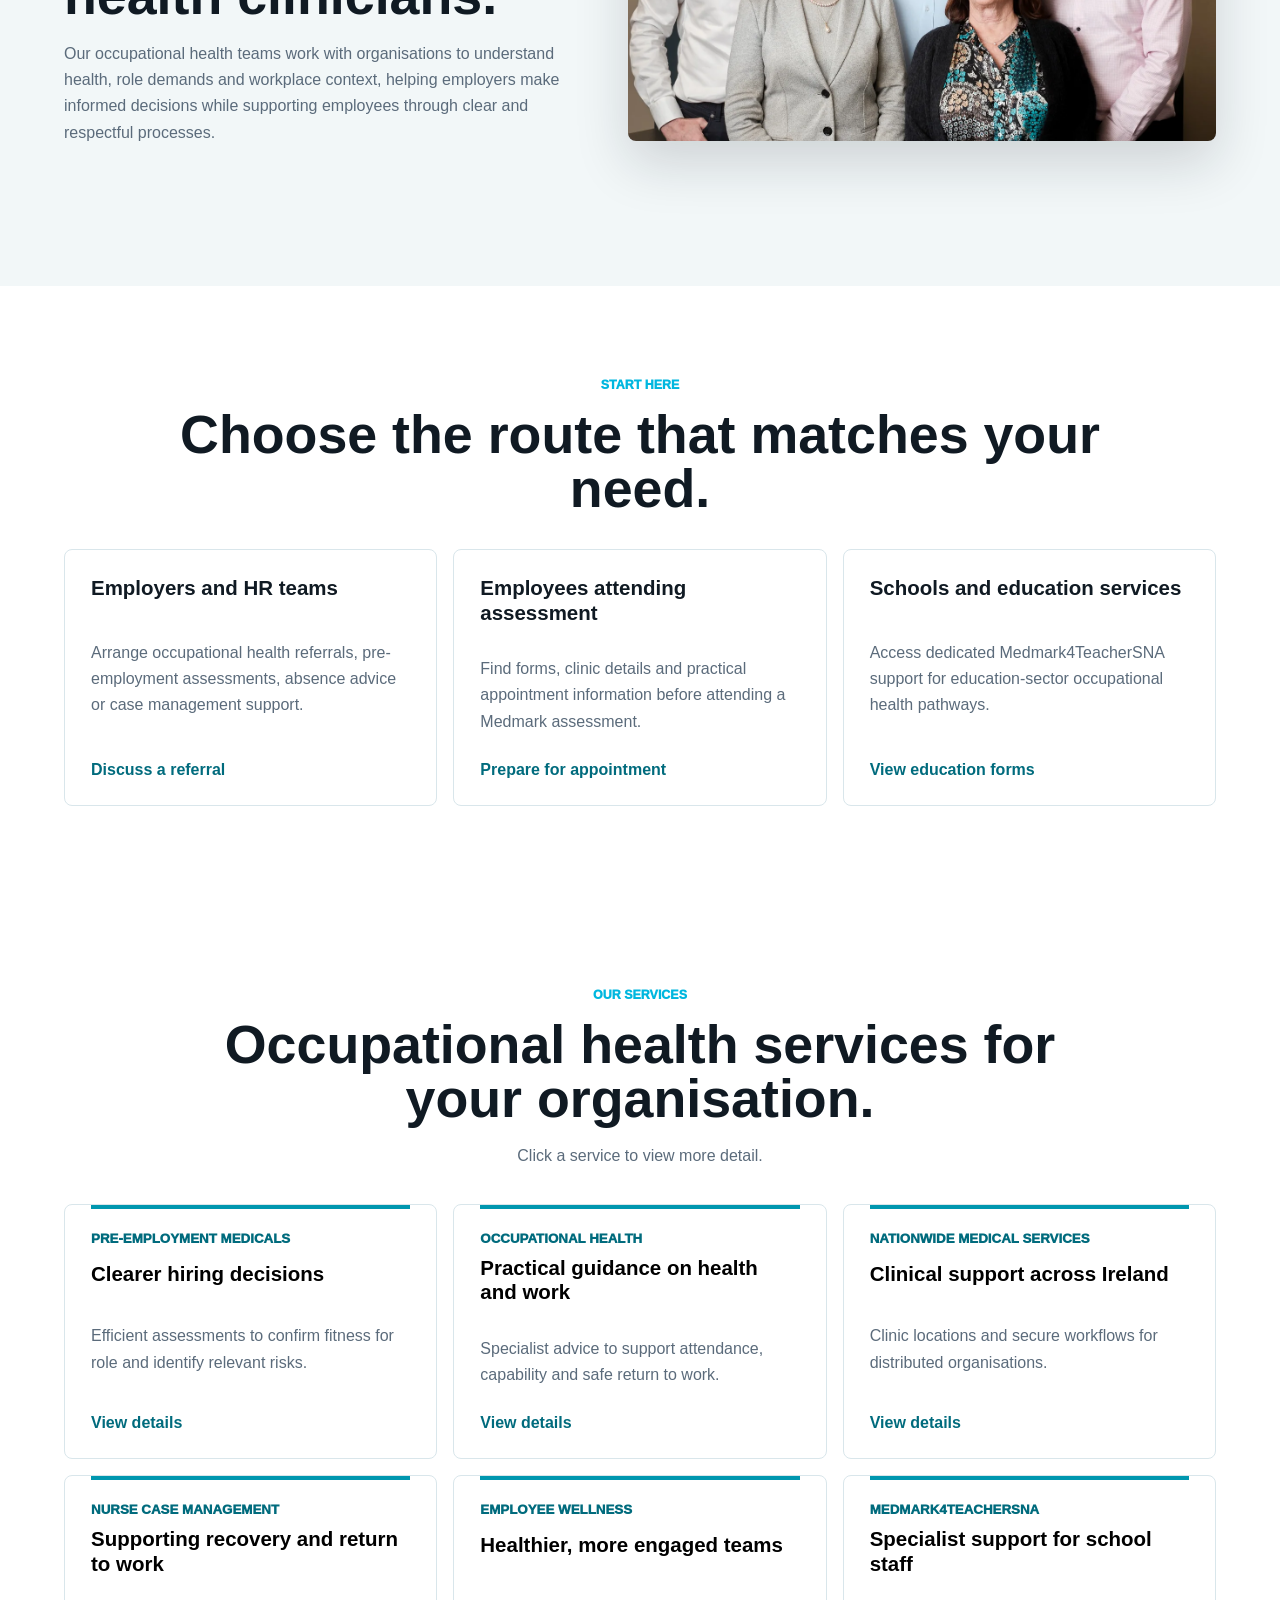
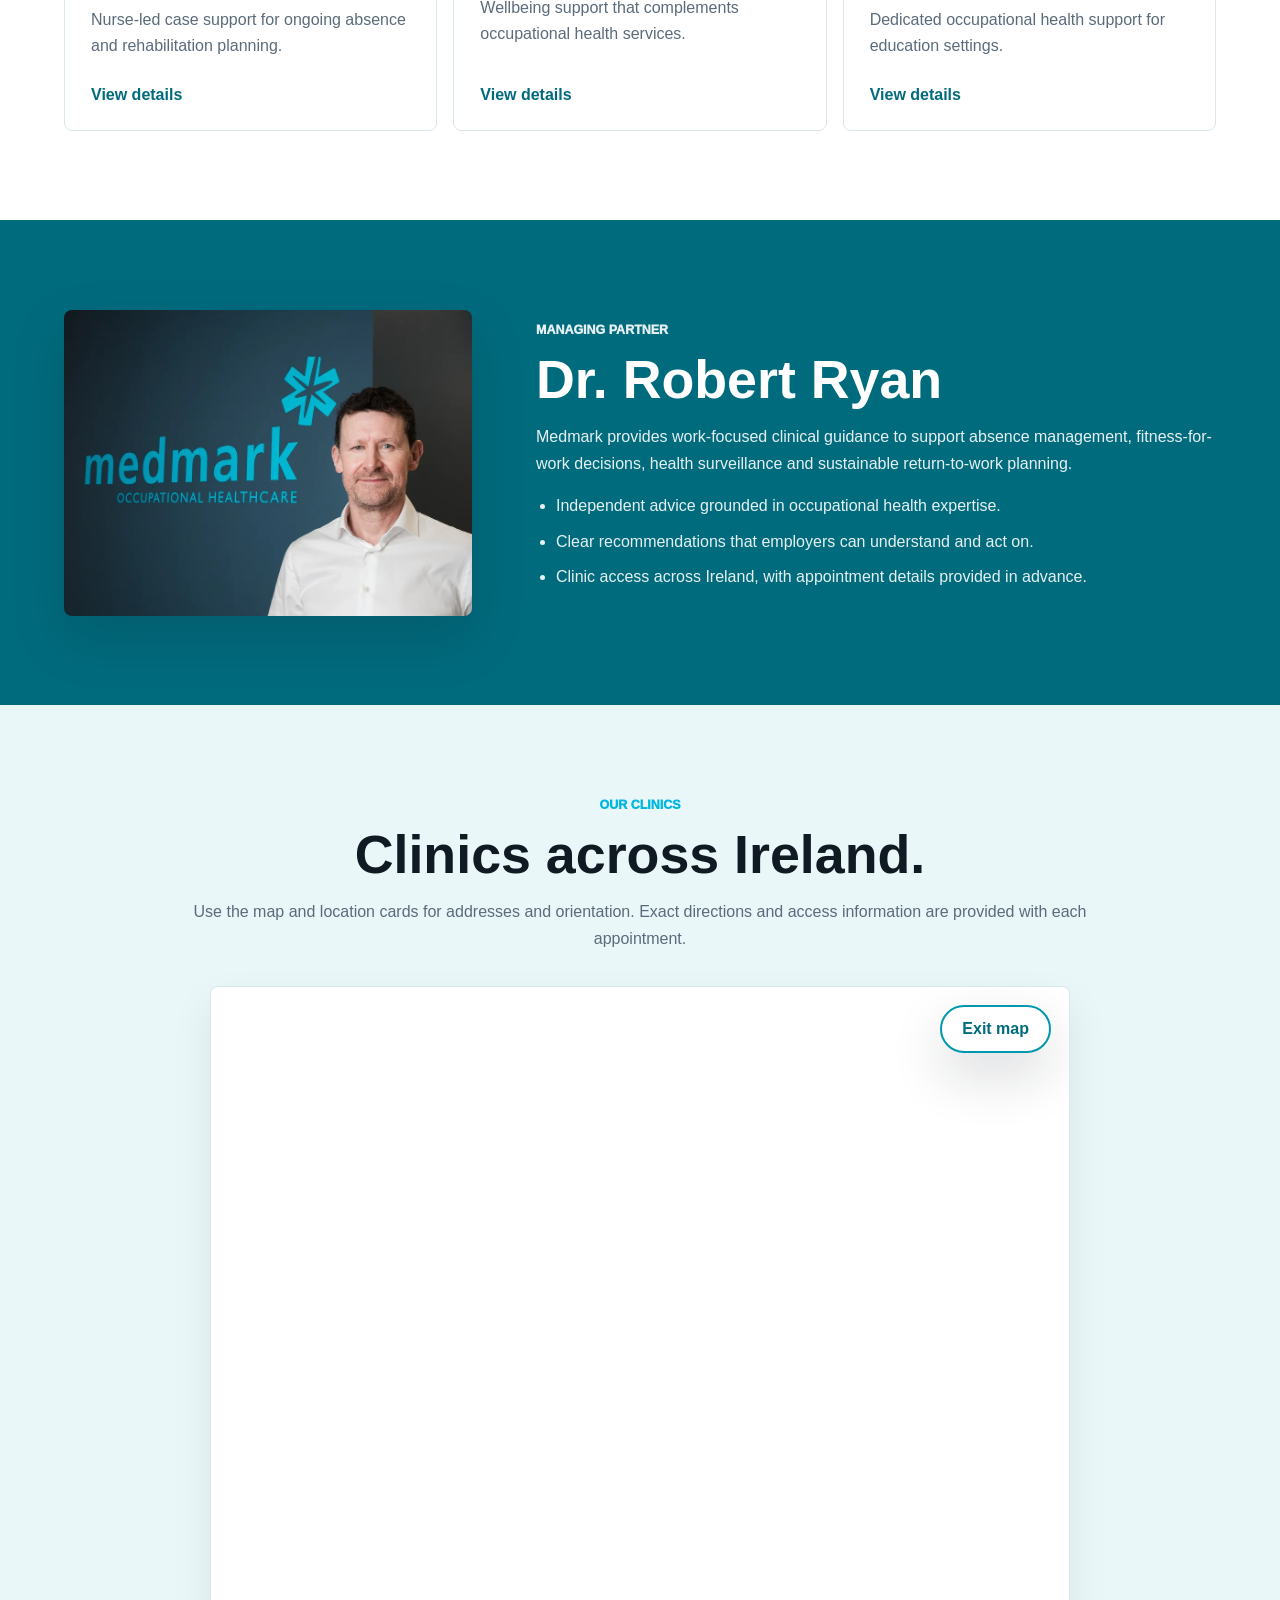
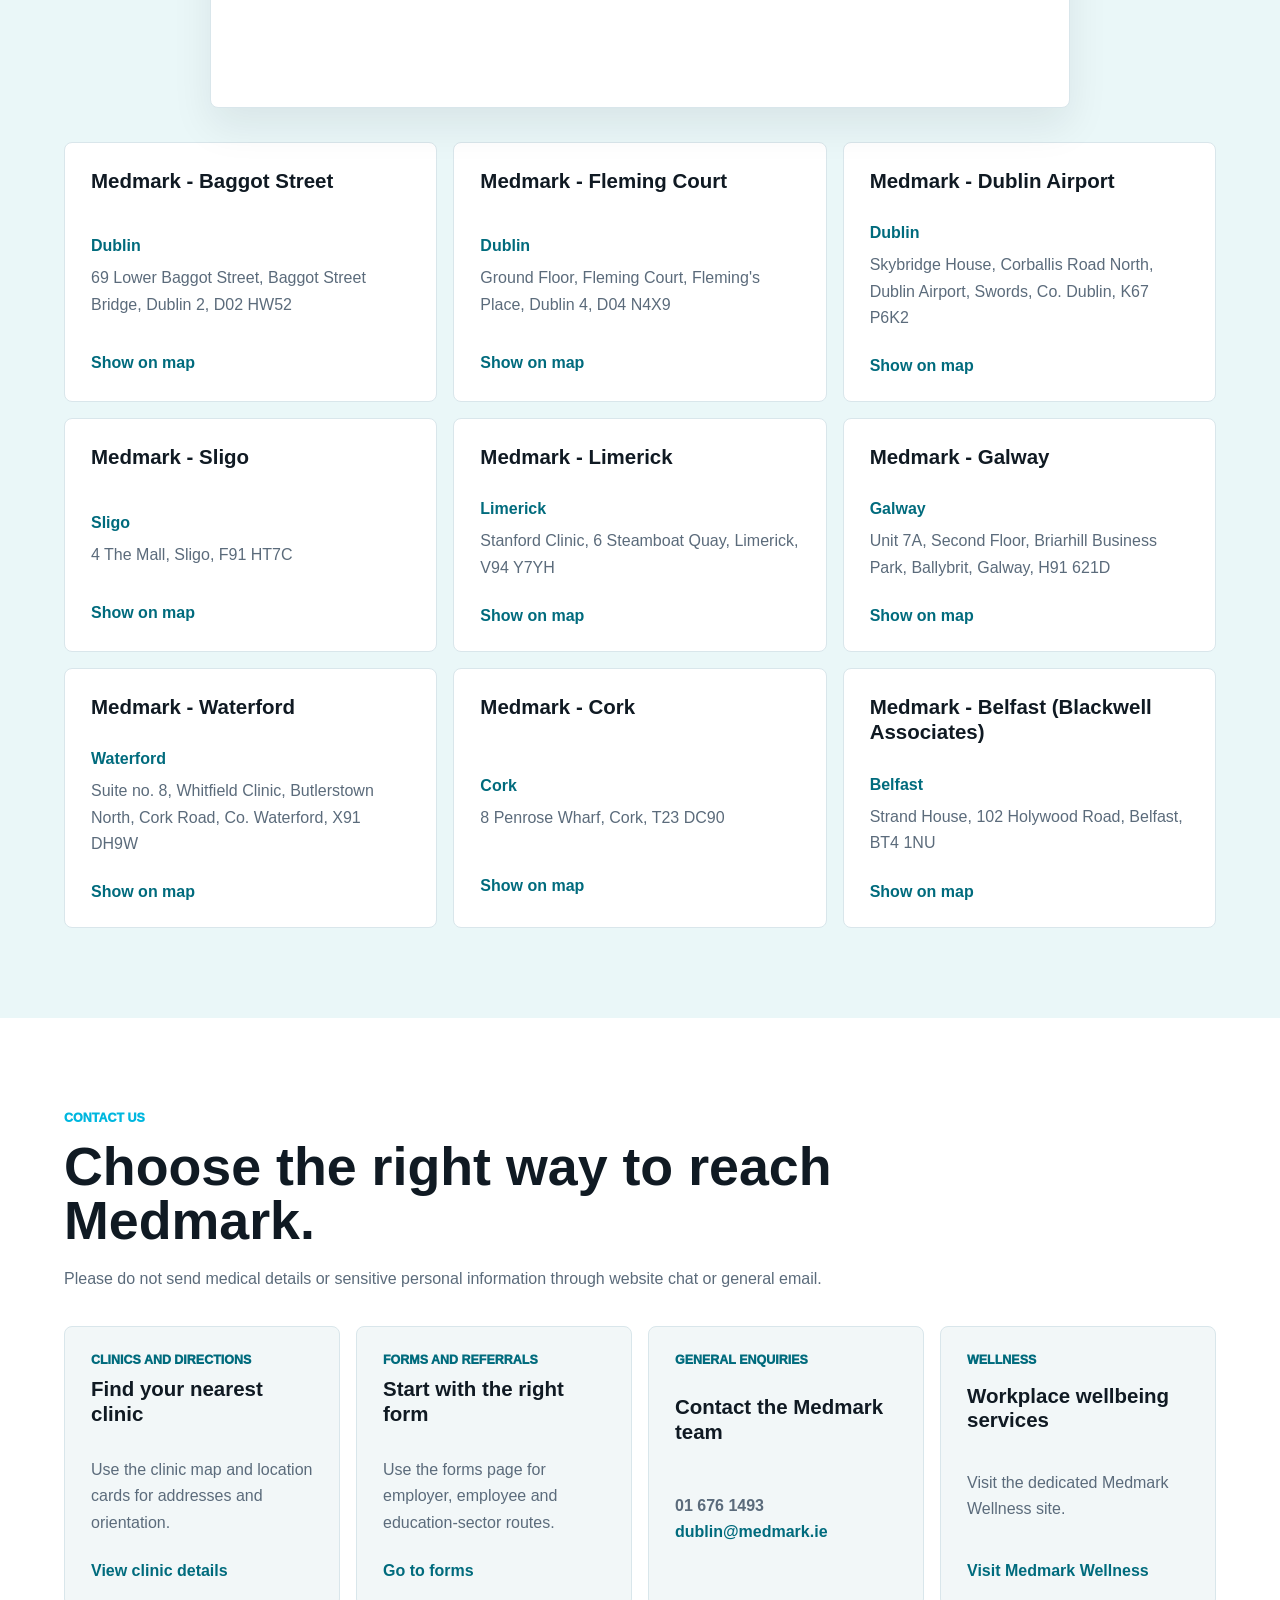
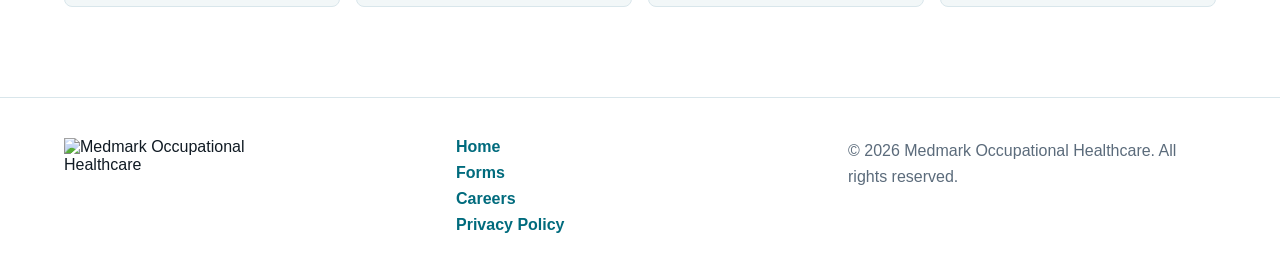
==== commit 3bfde8db: "Refine Medmark photo concept imagery" ====
--- a/photo-concept.html
+++ b/photo-concept.html
@@ -64,14 +64,14 @@
 
       <section class="people-intro" id="people">
         <div class="section-heading align-left">
-          <p class="eyebrow">People and practice</p>
-          <h2>Clinical expertise with a practical understanding of work.</h2>
+          <p class="eyebrow">Clinical expertise</p>
+          <h2>Led by Medmark's partners and experienced occupational health clinicians.</h2>
           <p>
             Our occupational health teams work with organisations to understand health, role demands and workplace context, helping employers make informed decisions while supporting employees through clear and respectful processes.
           </p>
         </div>
         <div class="people-photo">
-          <img src="/assets/photos/medmark-clinical-team.webp" alt="Medmark clinical team" />
+          <img src="/assets/photos/medmark-clinical-team.webp" alt="Medmark partners" />
         </div>
       </section>
 
@@ -117,11 +117,11 @@
 
       <section class="photo-proof">
         <div>
-          <img src="/assets/photos/medmark-practitioner-logo.webp" alt="Medmark practitioner" />
+          <img src="/assets/photos/medmark-practitioner-logo.webp" alt="Dr. Robert Ryan, Medmark Managing Partner" />
         </div>
         <div>
-          <p class="eyebrow">Clinical confidence</p>
-          <h2>Occupational health advice that is clear, independent and practical.</h2>
+          <p class="eyebrow">Managing Partner</p>
+          <h2>Dr. Robert Ryan</h2>
           <p>
             Medmark provides work-focused clinical guidance to support absence management, fitness-for-work decisions, health surveillance and sustainable return-to-work planning.
           </p>
@@ -131,12 +131,6 @@
             <li>Clinic access across Ireland, with appointment details provided in advance.</li>
           </ul>
         </div>
-      </section>
-
-      <section class="team-strip" aria-label="Medmark team photography">
-        <img src="/assets/photos/medmark-practitioner-grey.webp" alt="Medmark team member" />
-        <img src="/assets/photos/medmark-practitioner-smile.webp" alt="Medmark team member" />
-        <img src="/assets/photos/medmark-consultant.webp" alt="Medmark team member" />
       </section>
 
       <section class="clinic-section" id="clinics">
--- a/photo-concept.css
+++ b/photo-concept.css
@@ -63,8 +63,8 @@
 .concept-hero {
   align-items: end;
   background:
-    linear-gradient(90deg, rgba(5, 21, 31, .82), rgba(5, 21, 31, .48) 48%, rgba(5, 21, 31, .22)),
-    url("/assets/photos/medmark-team-hero.webp") center 38% / cover no-repeat;
+    radial-gradient(circle at 78% 28%, rgba(0, 183, 223, .24), transparent 34%),
+    linear-gradient(135deg, #063241 0%, #006b7d 48%, #101a23 100%);
   color: var(--white);
   display: grid;
   min-height: 92svh;
@@ -181,7 +181,7 @@
   gap: clamp(28px, 5vw, 70px);
   grid-template-columns: minmax(0, .92fr) minmax(0, 1.08fr);
 }
-.people-photo img, .photo-proof img, .team-strip img {
+.people-photo img, .photo-proof img {
   border-radius: 8px;
   box-shadow: var(--shadow);
   height: 100%;
@@ -253,17 +253,6 @@
   padding-left: 20px;
 }
 .photo-proof img { aspect-ratio: 4 / 3; }
-.team-strip {
-  background: var(--paper);
-  display: grid;
-  gap: 16px;
-  grid-template-columns: repeat(3, minmax(0, 1fr));
-  padding-top: 0;
-}
-.team-strip img {
-  aspect-ratio: 4 / 3;
-  box-shadow: none;
-}
 .clinic-section { background: #eaf7f8; }
 .map-panel {
   background: var(--white);
@@ -437,7 +426,7 @@
   .concept-header { justify-content: space-between; }
   .concept-hero { min-height: 100svh; }
   .concept-hero-copy { padding-bottom: 150px; }
-  .concept-proof, .action-band, .people-intro, .pathway-grid, .service-grid, .photo-proof, .team-strip, .clinic-grid, .contact-routes, .concept-footer {
+  .concept-proof, .action-band, .people-intro, .pathway-grid, .service-grid, .photo-proof, .clinic-grid, .contact-routes, .concept-footer {
     grid-template-columns: 1fr;
   }
 }
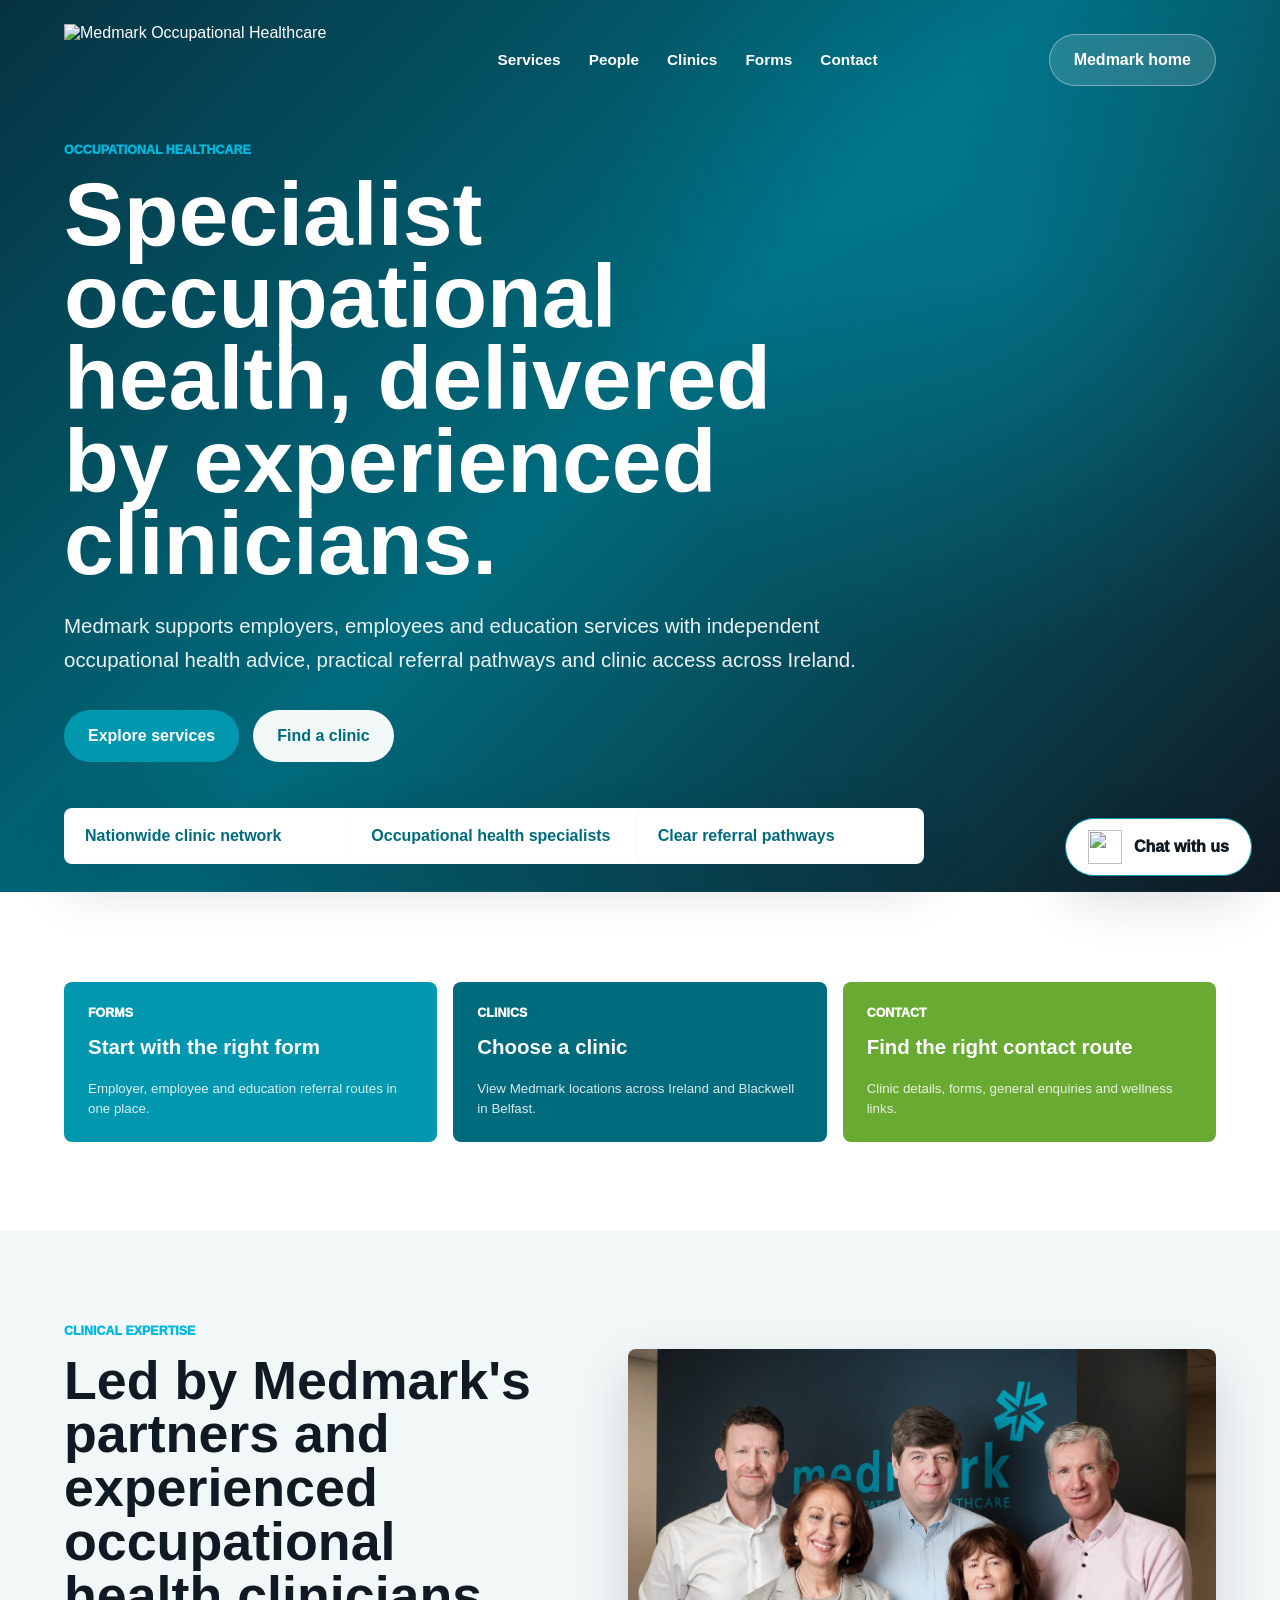
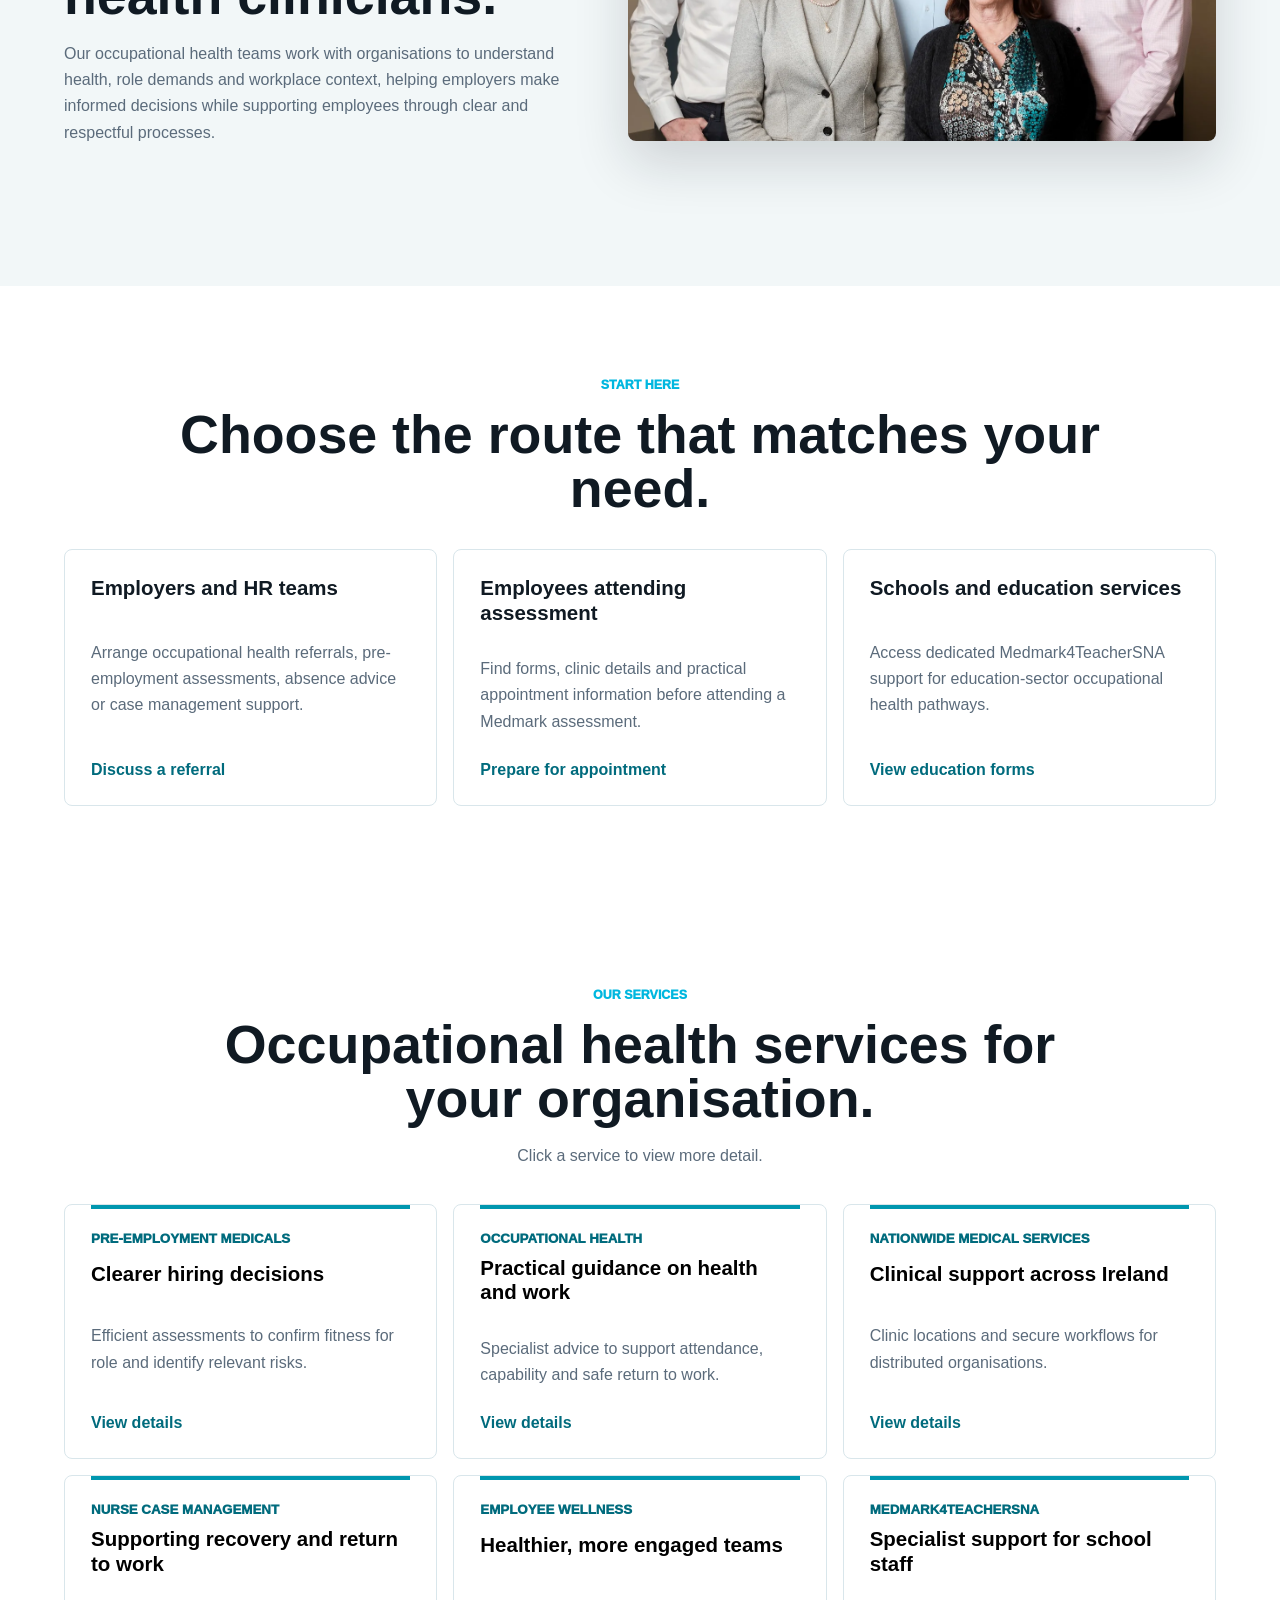
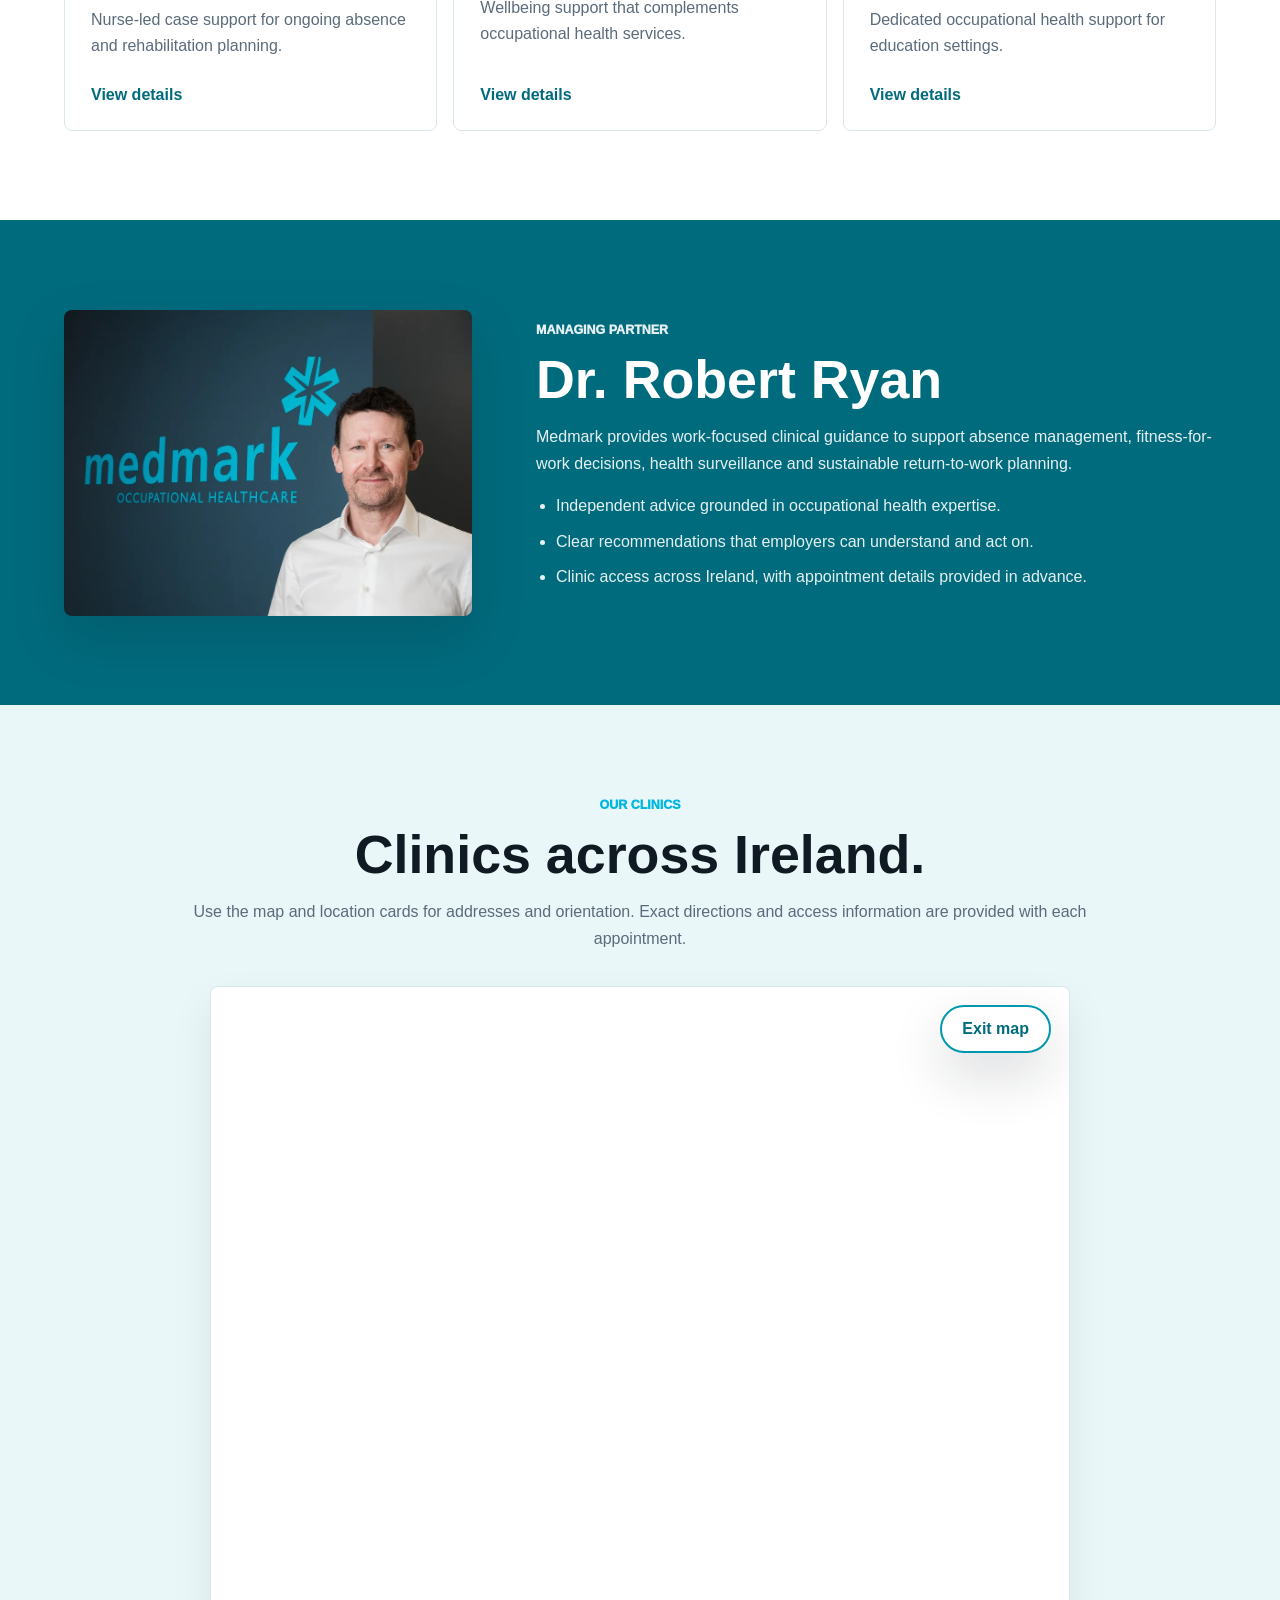
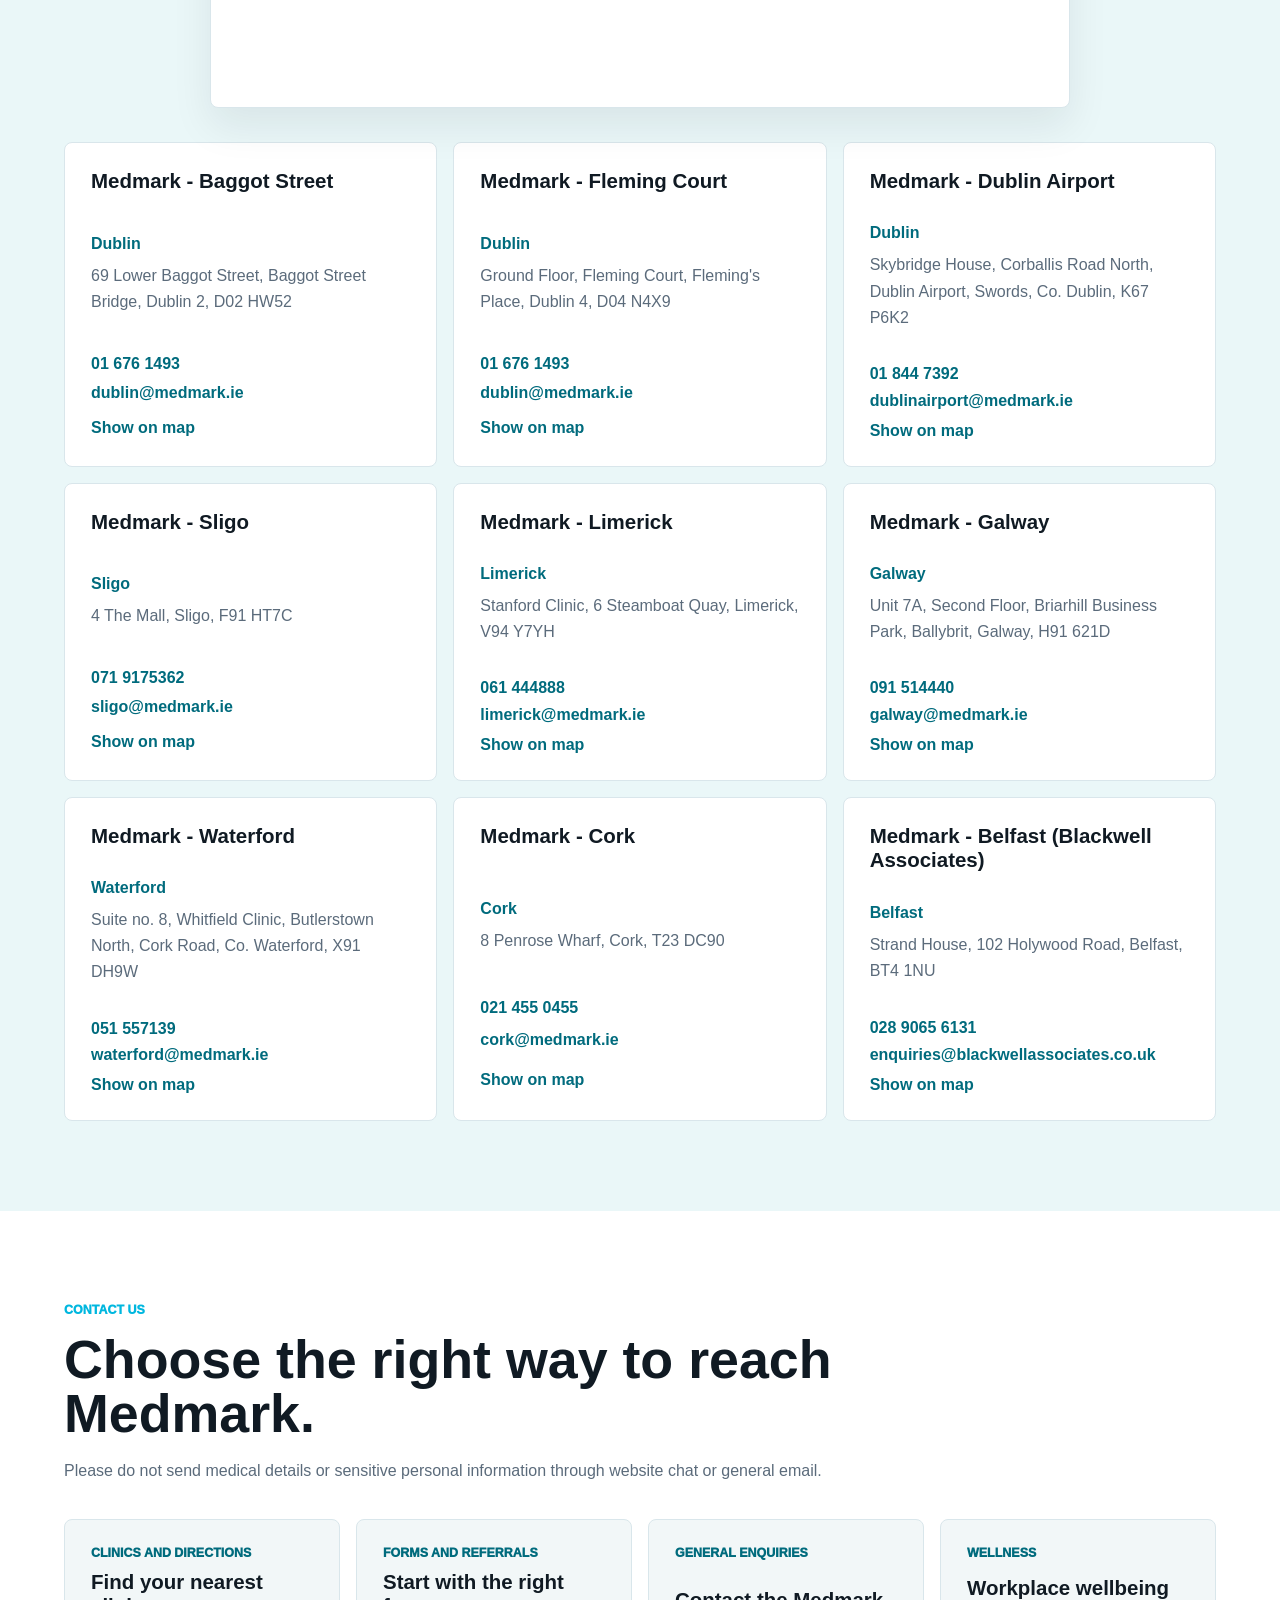
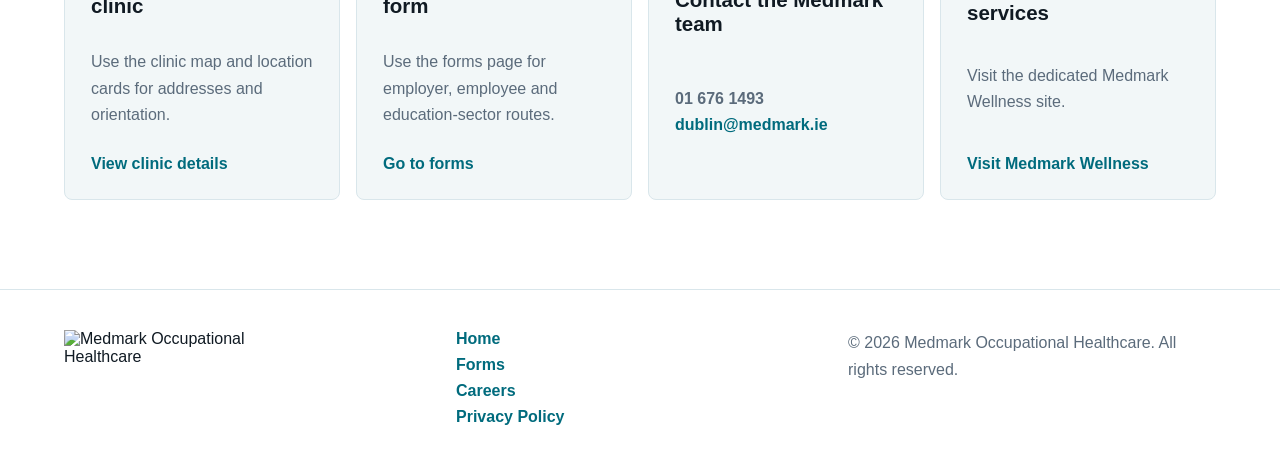
==== commit 6f69fe90: "Add clinic phone and email details" ====
--- a/photo-concept.html
+++ b/photo-concept.html
@@ -144,15 +144,15 @@
           <button class="map-exit" type="button" data-map-exit>Exit map</button>
         </div>
         <div class="clinic-grid">
-          <article class="clinic-card"><h3>Medmark - Baggot Street</h3><strong>Dublin</strong><p>69 Lower Baggot Street, Baggot Street Bridge, Dublin 2, D02 HW52</p><button class="map-focus" type="button" data-clinic="Medmark - Baggot Street">Show on map</button></article>
-          <article class="clinic-card"><h3>Medmark - Fleming Court</h3><strong>Dublin</strong><p>Ground Floor, Fleming Court, Fleming's Place, Dublin 4, D04 N4X9</p><button class="map-focus" type="button" data-clinic="Medmark - Fleming Court">Show on map</button></article>
-          <article class="clinic-card"><h3>Medmark - Dublin Airport</h3><strong>Dublin</strong><p>Skybridge House, Corballis Road North, Dublin Airport, Swords, Co. Dublin, K67 P6K2</p><button class="map-focus" type="button" data-clinic="Medmark - Dublin Airport">Show on map</button></article>
-          <article class="clinic-card"><h3>Medmark - Sligo</h3><strong>Sligo</strong><p>4 The Mall, Sligo, F91 HT7C</p><button class="map-focus" type="button" data-clinic="Medmark - Sligo">Show on map</button></article>
-          <article class="clinic-card"><h3>Medmark - Limerick</h3><strong>Limerick</strong><p>Stanford Clinic, 6 Steamboat Quay, Limerick, V94 Y7YH</p><button class="map-focus" type="button" data-clinic="Medmark - Limerick">Show on map</button></article>
-          <article class="clinic-card"><h3>Medmark - Galway</h3><strong>Galway</strong><p>Unit 7A, Second Floor, Briarhill Business Park, Ballybrit, Galway, H91 621D</p><button class="map-focus" type="button" data-clinic="Medmark - Galway">Show on map</button></article>
-          <article class="clinic-card"><h3>Medmark - Waterford</h3><strong>Waterford</strong><p>Suite no. 8, Whitfield Clinic, Butlerstown North, Cork Road, Co. Waterford, X91 DH9W</p><button class="map-focus" type="button" data-clinic="Medmark - Waterford">Show on map</button></article>
-          <article class="clinic-card"><h3>Medmark - Cork</h3><strong>Cork</strong><p>8 Penrose Wharf, Cork, T23 DC90</p><button class="map-focus" type="button" data-clinic="Medmark - Cork">Show on map</button></article>
-          <article class="clinic-card"><h3>Medmark - Belfast (Blackwell Associates)</h3><strong>Belfast</strong><p>Strand House, 102 Holywood Road, Belfast, BT4 1NU</p><button class="map-focus" type="button" data-clinic="Medmark - Belfast (Blackwell Associates)">Show on map</button></article>
+          <article class="clinic-card"><h3>Medmark - Baggot Street</h3><strong>Dublin</strong><p>69 Lower Baggot Street, Baggot Street Bridge, Dublin 2, D02 HW52</p><p class="clinic-contact"><a href="tel:+35316761493">01 676 1493</a><a href="mailto:dublin@medmark.ie">dublin@medmark.ie</a></p><button class="map-focus" type="button" data-clinic="Medmark - Baggot Street">Show on map</button></article>
+          <article class="clinic-card"><h3>Medmark - Fleming Court</h3><strong>Dublin</strong><p>Ground Floor, Fleming Court, Fleming's Place, Dublin 4, D04 N4X9</p><p class="clinic-contact"><a href="tel:+35316761493">01 676 1493</a><a href="mailto:dublin@medmark.ie">dublin@medmark.ie</a></p><button class="map-focus" type="button" data-clinic="Medmark - Fleming Court">Show on map</button></article>
+          <article class="clinic-card"><h3>Medmark - Dublin Airport</h3><strong>Dublin</strong><p>Skybridge House, Corballis Road North, Dublin Airport, Swords, Co. Dublin, K67 P6K2</p><p class="clinic-contact"><a href="tel:+35318447392">01 844 7392</a><a href="mailto:dublinairport@medmark.ie">dublinairport@medmark.ie</a></p><button class="map-focus" type="button" data-clinic="Medmark - Dublin Airport">Show on map</button></article>
+          <article class="clinic-card"><h3>Medmark - Sligo</h3><strong>Sligo</strong><p>4 The Mall, Sligo, F91 HT7C</p><p class="clinic-contact"><a href="tel:+353719175362">071 9175362</a><a href="mailto:sligo@medmark.ie">sligo@medmark.ie</a></p><button class="map-focus" type="button" data-clinic="Medmark - Sligo">Show on map</button></article>
+          <article class="clinic-card"><h3>Medmark - Limerick</h3><strong>Limerick</strong><p>Stanford Clinic, 6 Steamboat Quay, Limerick, V94 Y7YH</p><p class="clinic-contact"><a href="tel:+35361444888">061 444888</a><a href="mailto:limerick@medmark.ie">limerick@medmark.ie</a></p><button class="map-focus" type="button" data-clinic="Medmark - Limerick">Show on map</button></article>
+          <article class="clinic-card"><h3>Medmark - Galway</h3><strong>Galway</strong><p>Unit 7A, Second Floor, Briarhill Business Park, Ballybrit, Galway, H91 621D</p><p class="clinic-contact"><a href="tel:+35391514440">091 514440</a><a href="mailto:galway@medmark.ie">galway@medmark.ie</a></p><button class="map-focus" type="button" data-clinic="Medmark - Galway">Show on map</button></article>
+          <article class="clinic-card"><h3>Medmark - Waterford</h3><strong>Waterford</strong><p>Suite no. 8, Whitfield Clinic, Butlerstown North, Cork Road, Co. Waterford, X91 DH9W</p><p class="clinic-contact"><a href="tel:+35351557139">051 557139</a><a href="mailto:waterford@medmark.ie">waterford@medmark.ie</a></p><button class="map-focus" type="button" data-clinic="Medmark - Waterford">Show on map</button></article>
+          <article class="clinic-card"><h3>Medmark - Cork</h3><strong>Cork</strong><p>8 Penrose Wharf, Cork, T23 DC90</p><p class="clinic-contact"><a href="tel:+353214550455">021 455 0455</a><a href="mailto:cork@medmark.ie">cork@medmark.ie</a></p><button class="map-focus" type="button" data-clinic="Medmark - Cork">Show on map</button></article>
+          <article class="clinic-card"><h3>Medmark - Belfast (Blackwell Associates)</h3><strong>Belfast</strong><p>Strand House, 102 Holywood Road, Belfast, BT4 1NU</p><p class="clinic-contact"><a href="tel:+442890656131">028 9065 6131</a><a href="mailto:enquiries@blackwellassociates.co.uk">enquiries@blackwellassociates.co.uk</a></p><button class="map-focus" type="button" data-clinic="Medmark - Belfast (Blackwell Associates)">Show on map</button></article>
         </div>
       </section>
 
--- a/photo-concept.css
+++ b/photo-concept.css
@@ -292,6 +292,18 @@
   width: 42px;
 }
 .clinic-marker img { height: 27px; width: 27px; }
+.clinic-contact {
+  display: grid;
+  gap: 5px;
+  line-height: 1.35;
+  margin: 6px 0 0;
+}
+.clinic-contact a {
+  align-self: start;
+  color: var(--teal-dark);
+  font-weight: 850;
+  overflow-wrap: anywhere;
+}
 .map-focus {
   background: transparent;
   border: 0;
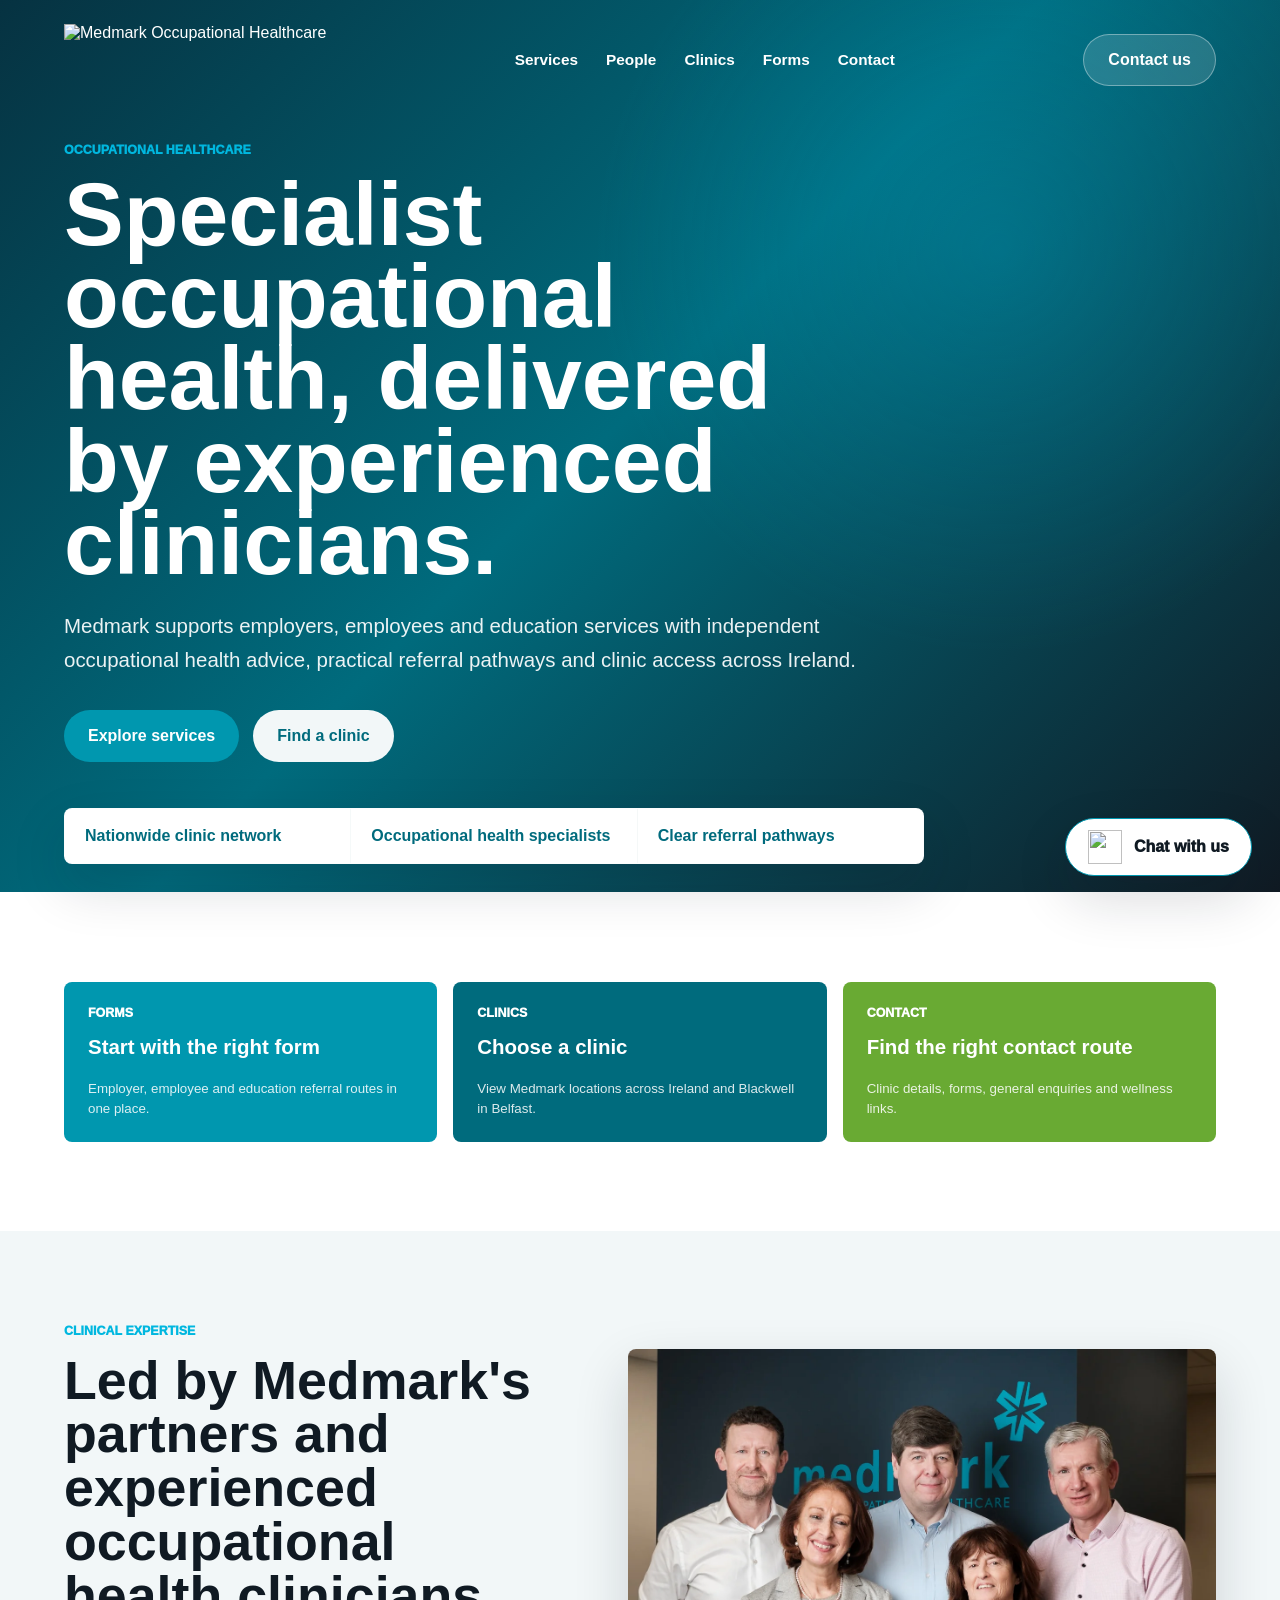
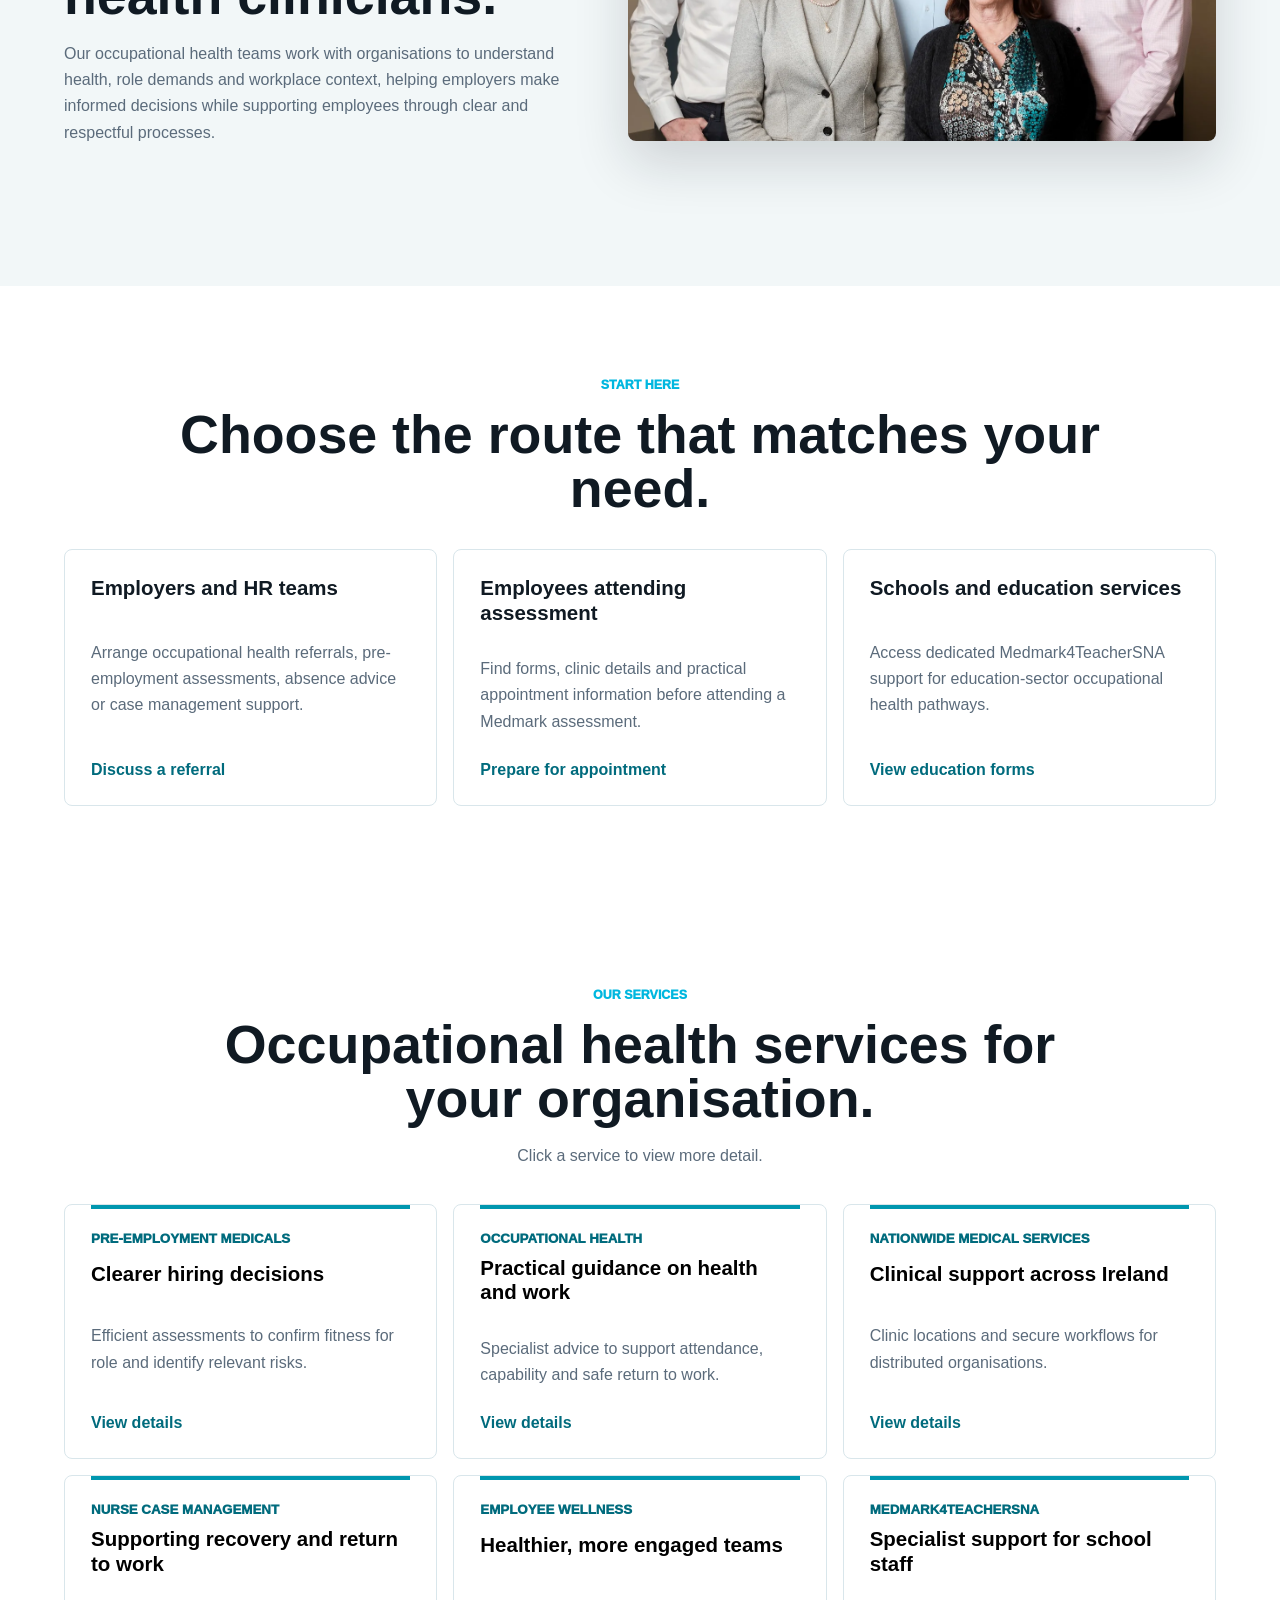
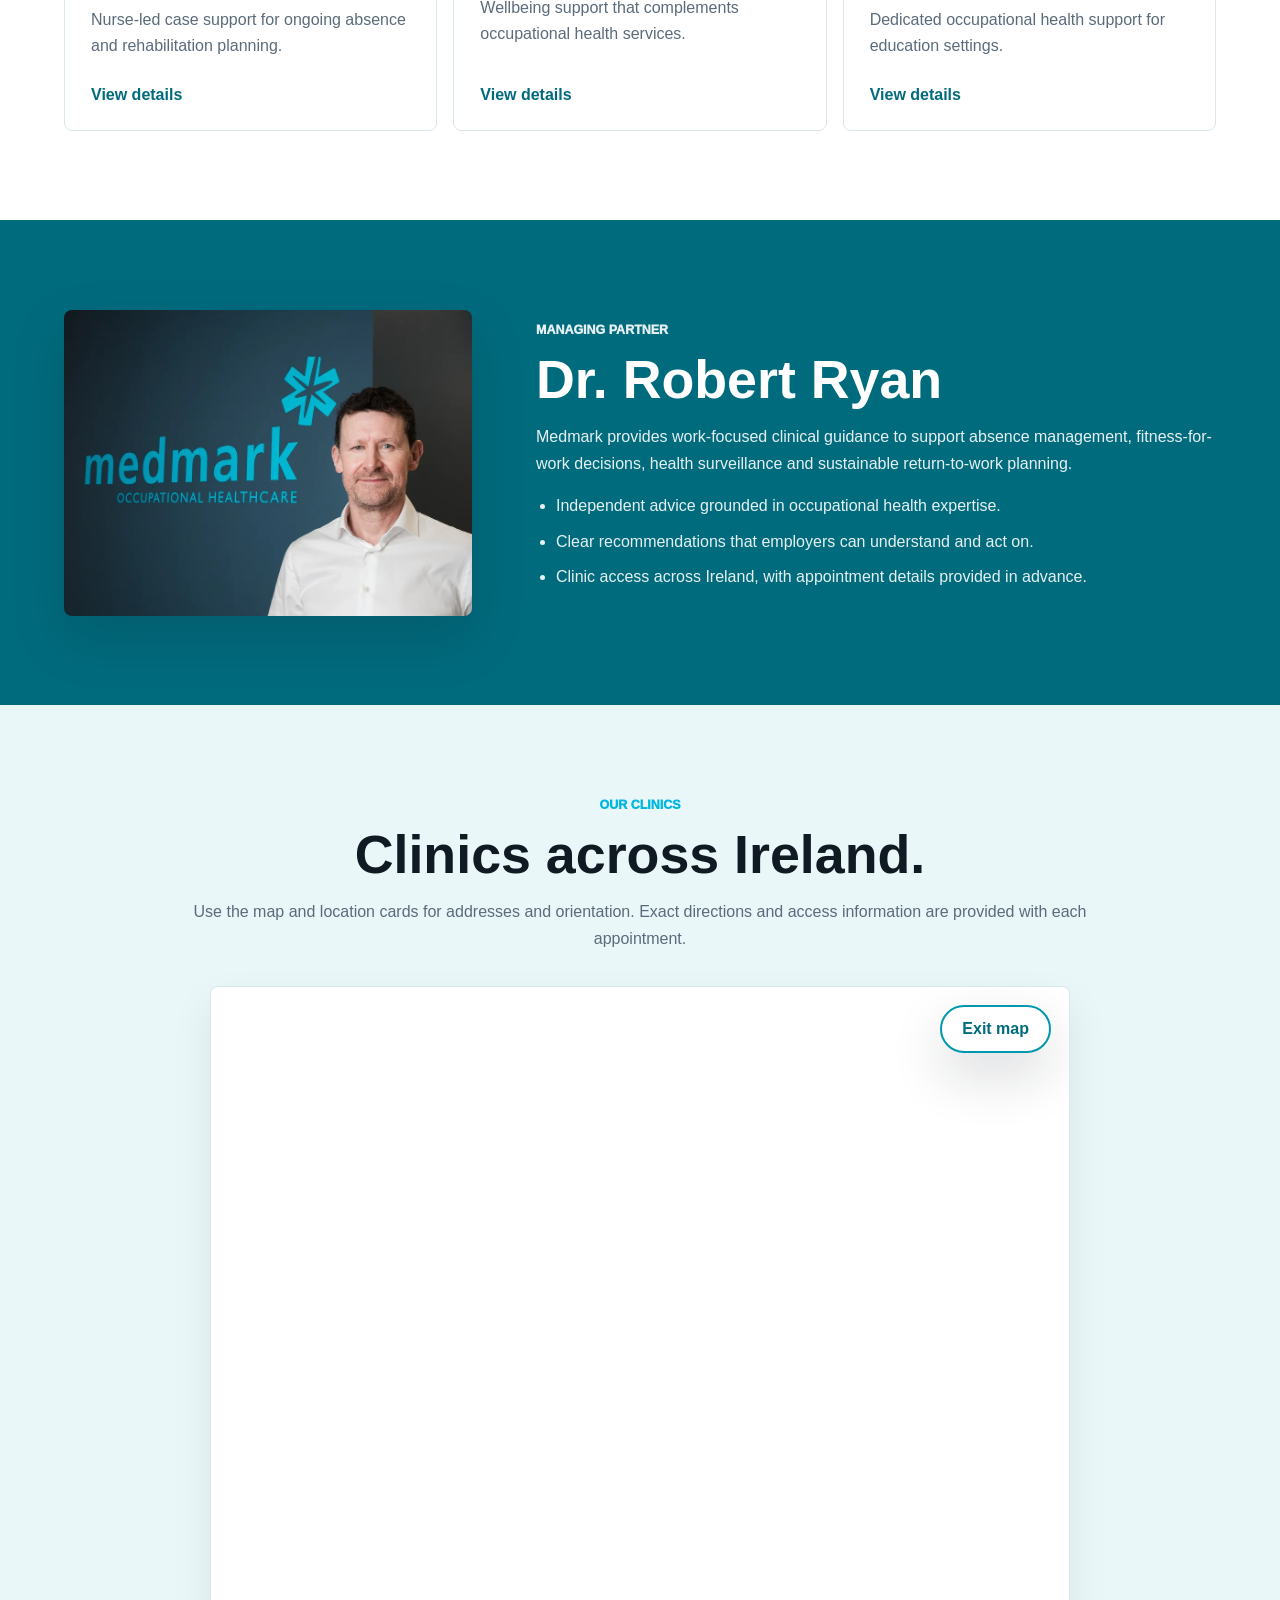
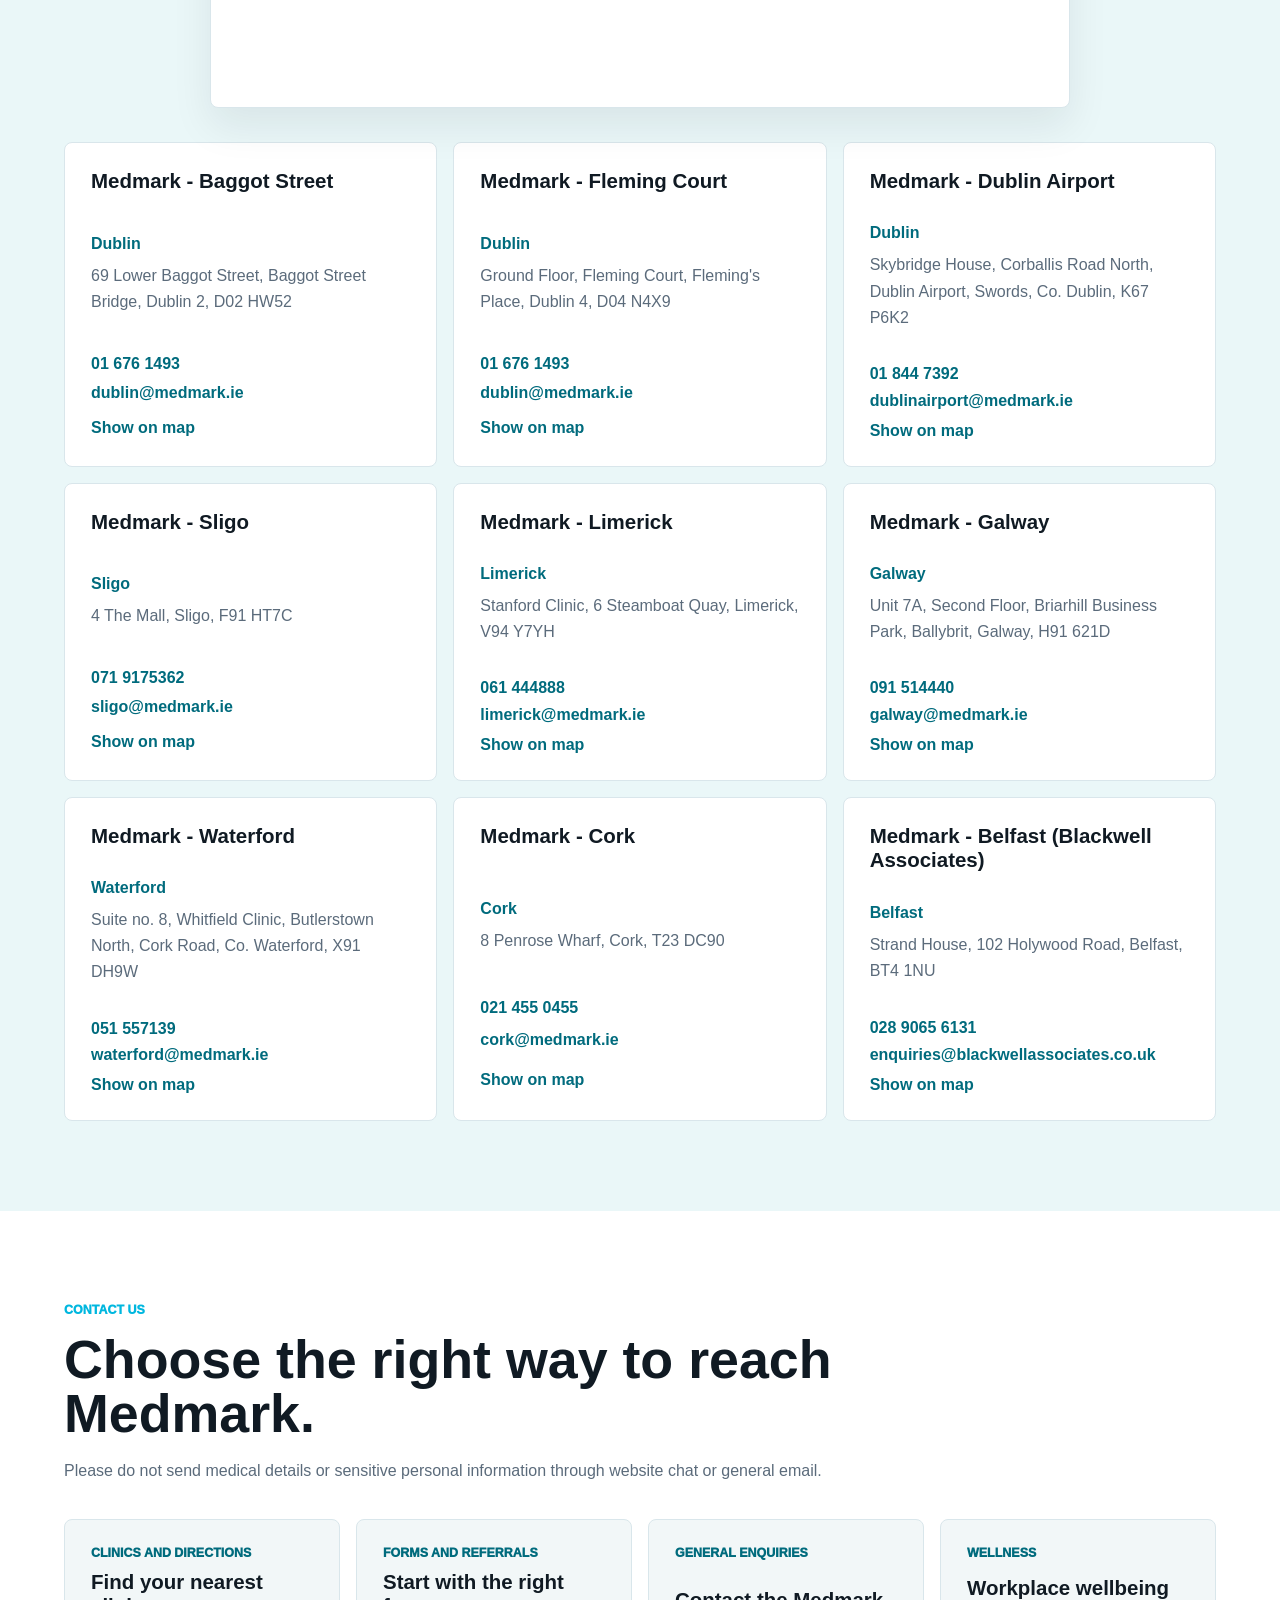
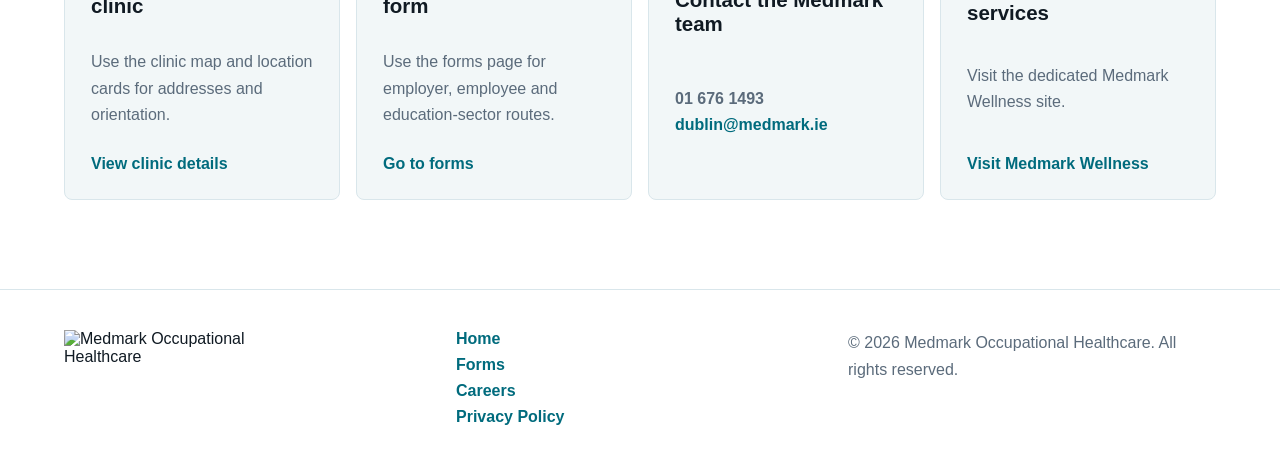
==== commit aa5f5dbb: "Change photo concept header CTA to contact" ====
--- a/photo-concept.html
+++ b/photo-concept.html
@@ -21,7 +21,7 @@
         <a href="/forms.html">Forms</a>
         <a href="#contact">Contact</a>
       </nav>
-      <a class="concept-cta" href="/">Medmark home</a>
+      <a class="concept-cta" href="#contact">Contact us</a>
     </header>
 
     <main>
@@ -210,7 +210,7 @@
     <footer class="concept-footer">
       <img src="https://demo.medmark.ie/_next/image?url=%2Fmedmark-logo.png&w=384&q=75" alt="Medmark Occupational Healthcare" />
       <nav aria-label="Footer links">
-        <a href="/">Home</a>
+        <a href="/photo-concept.html">Home</a>
         <a href="/forms.html">Forms</a>
         <a href="/careers.html">Careers</a>
         <a href="/policy.html">Privacy Policy</a>
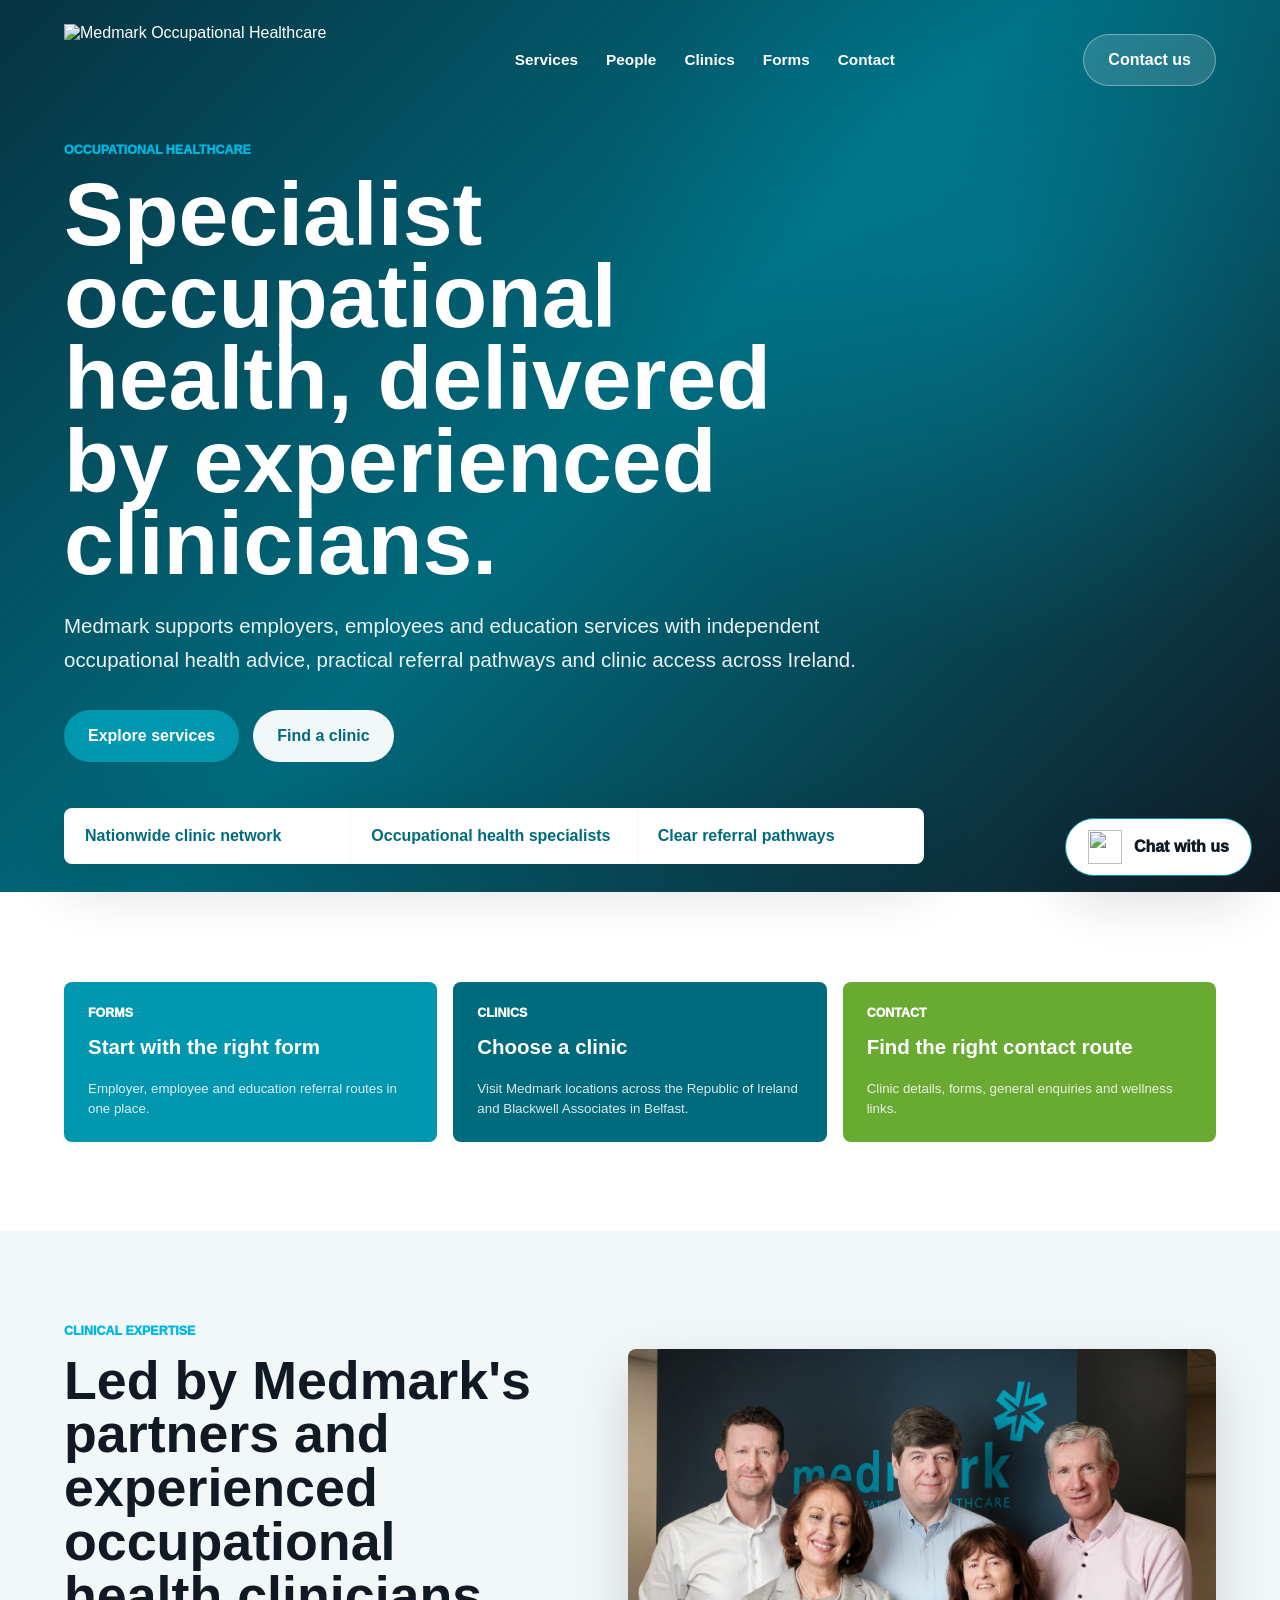
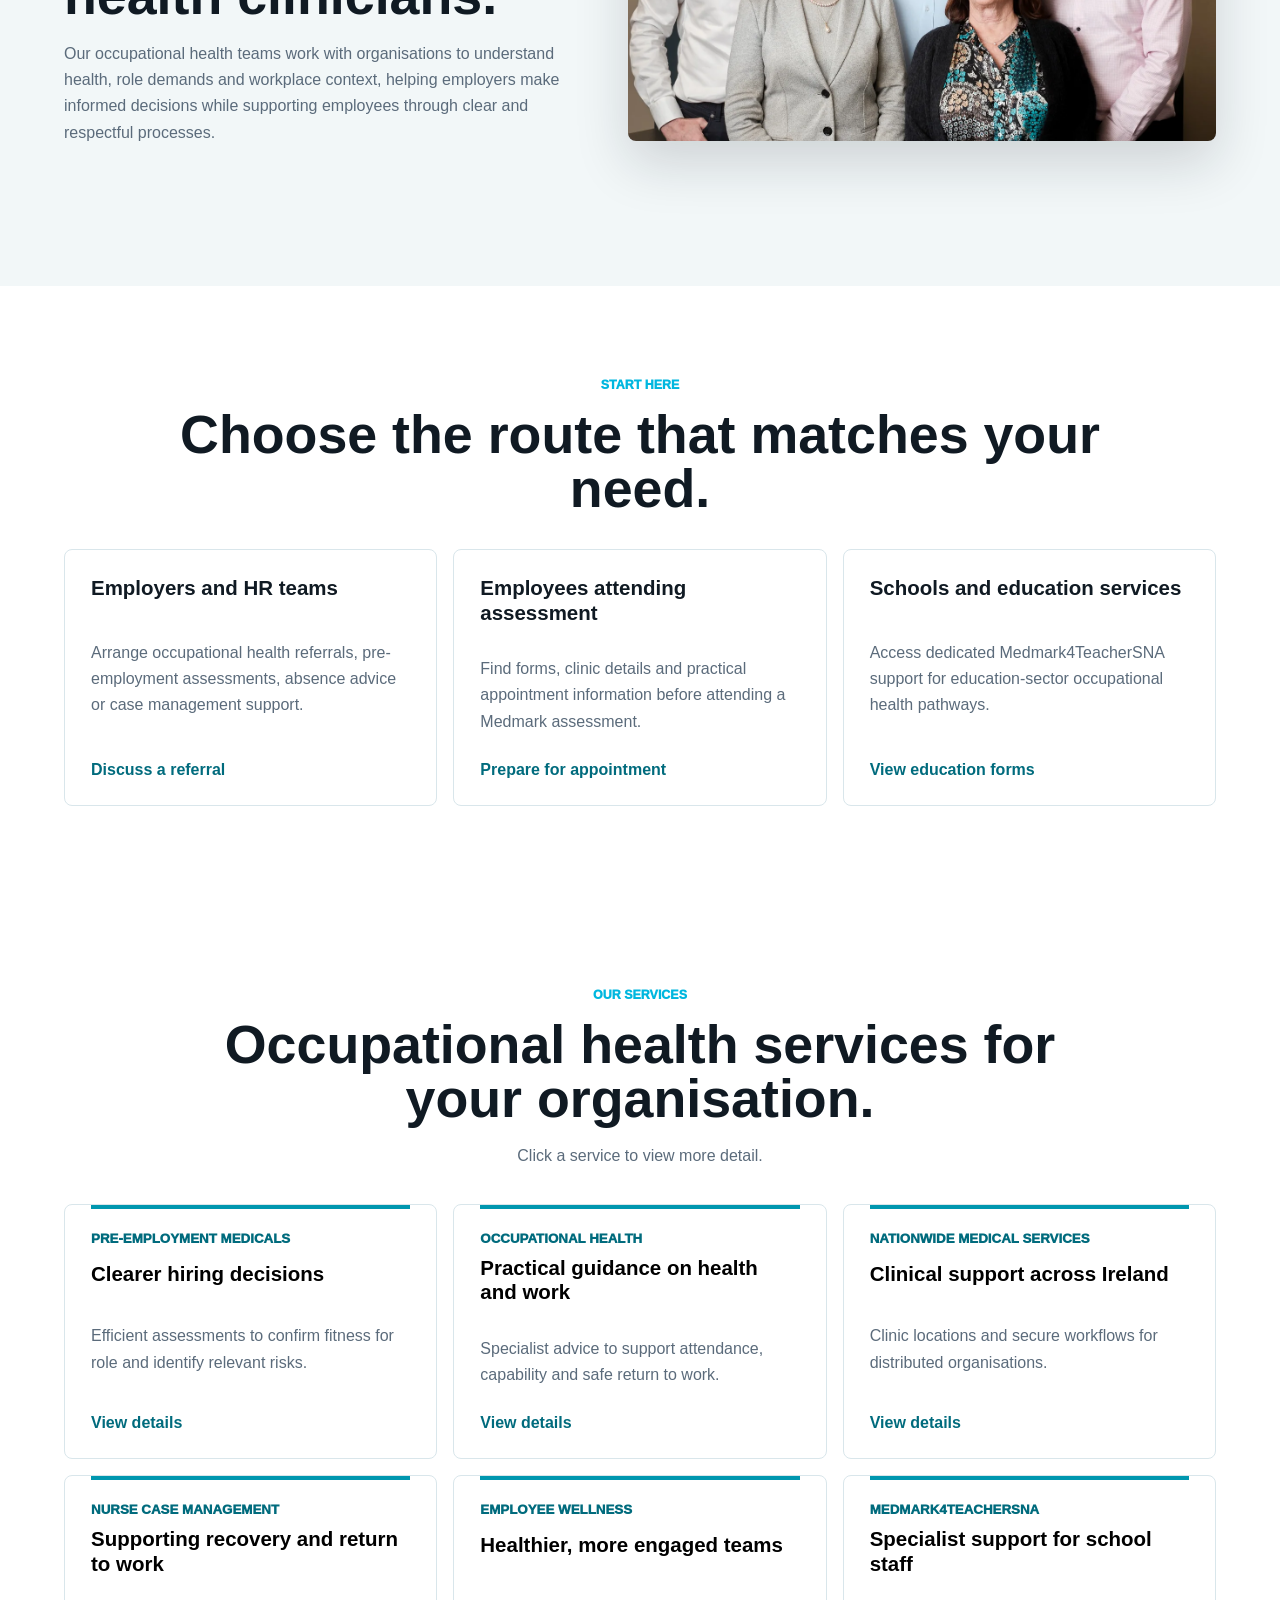
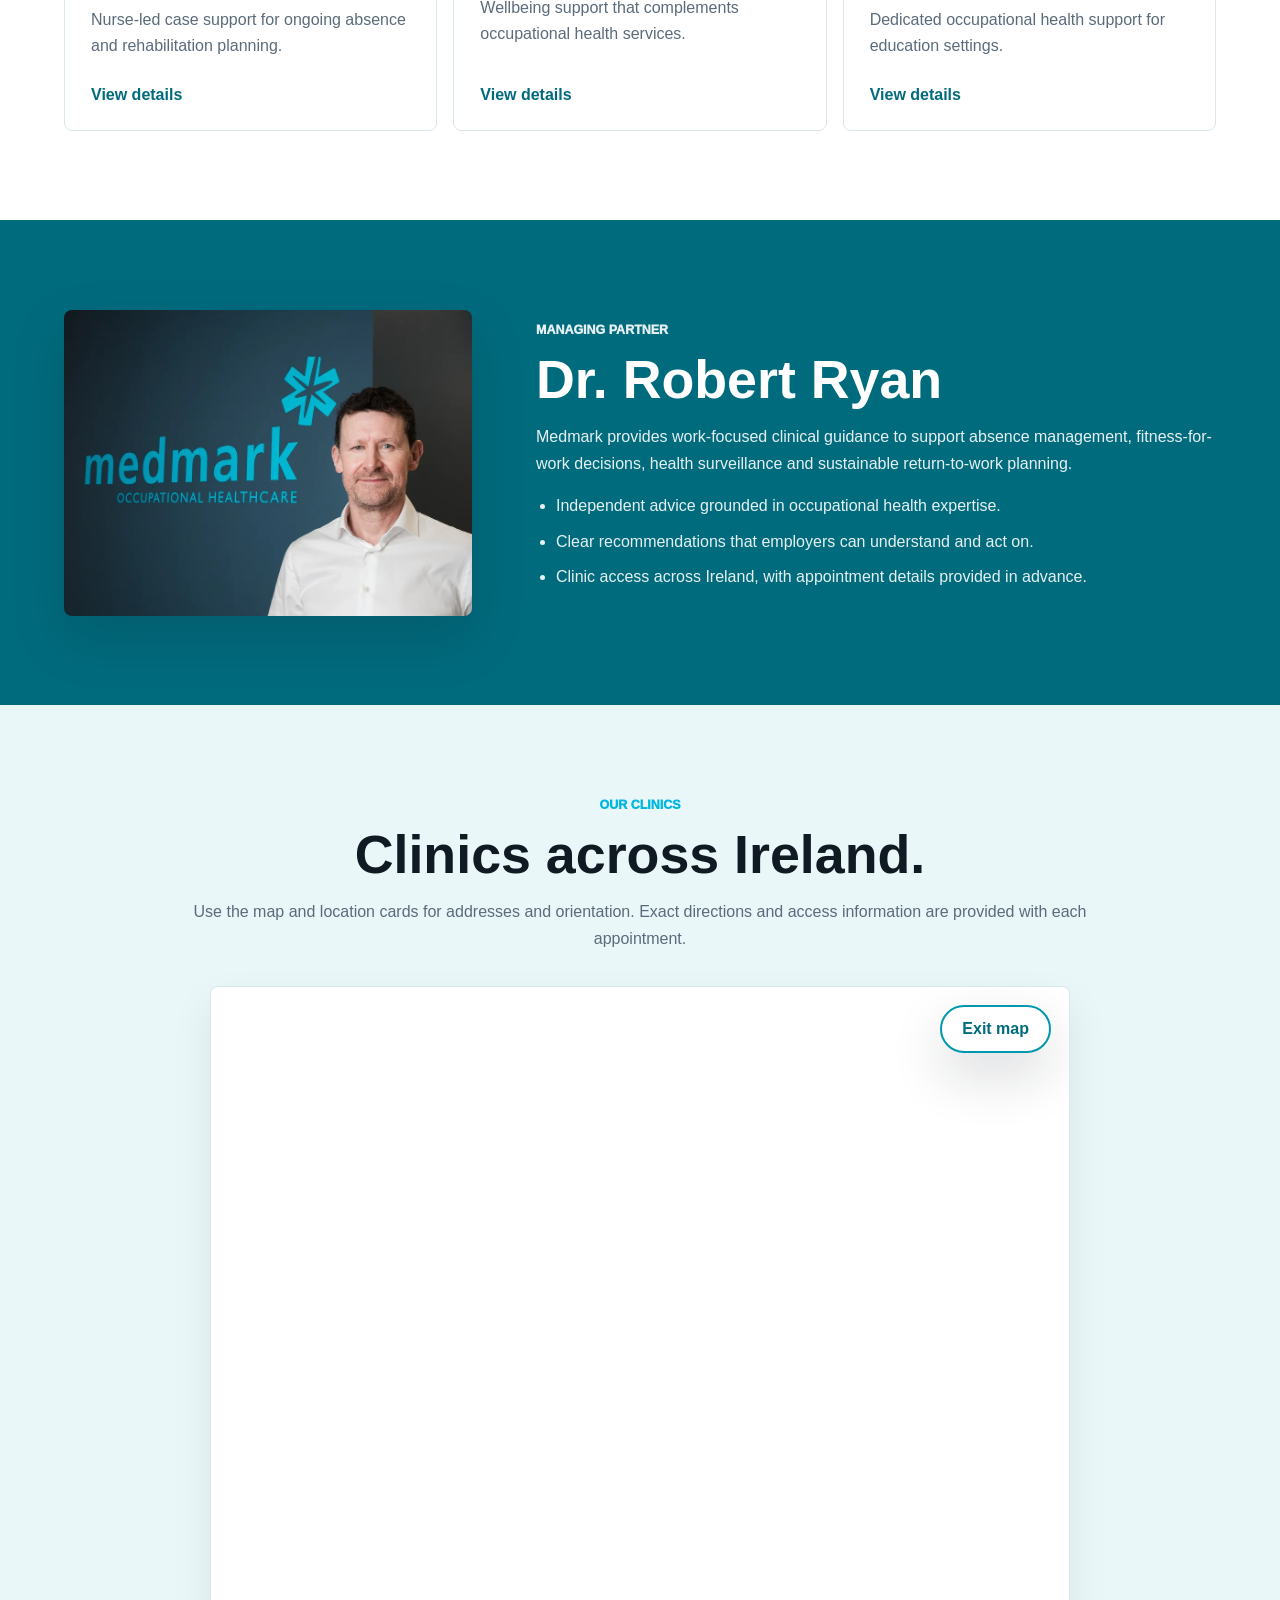
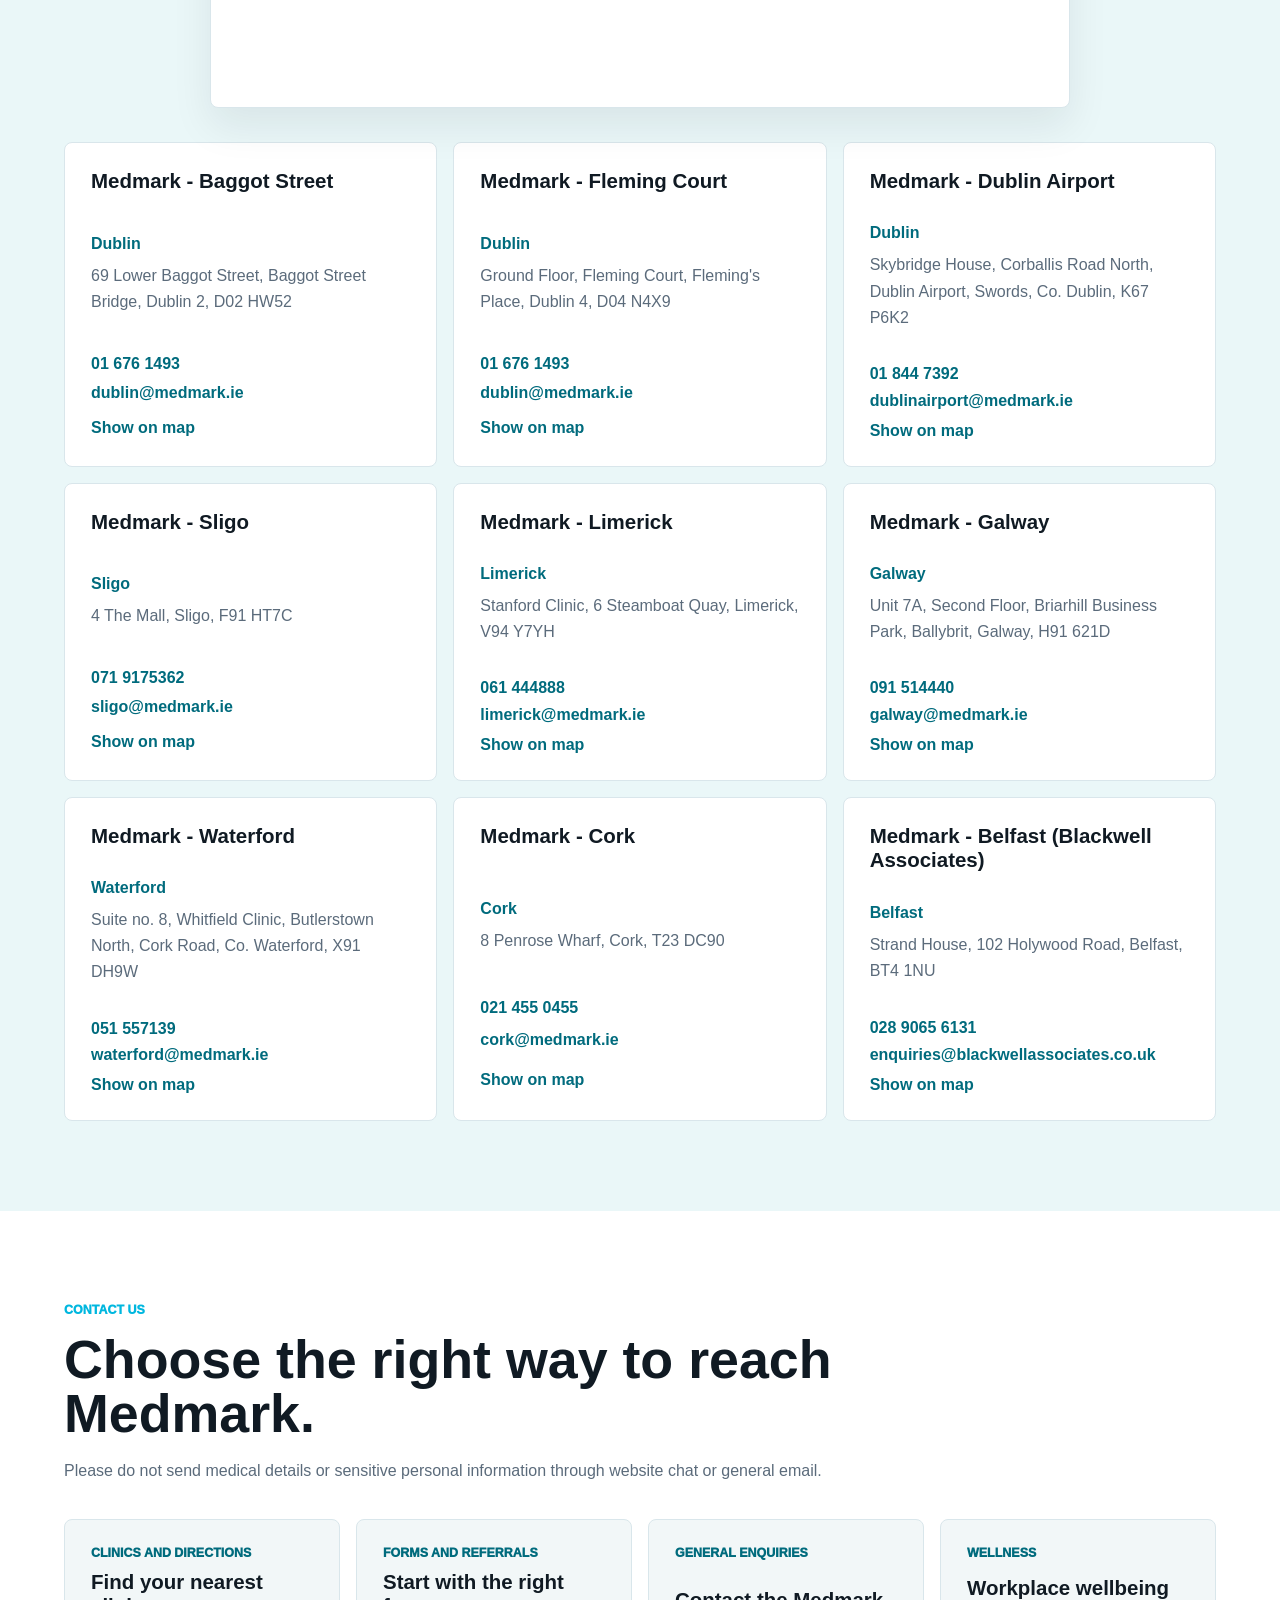
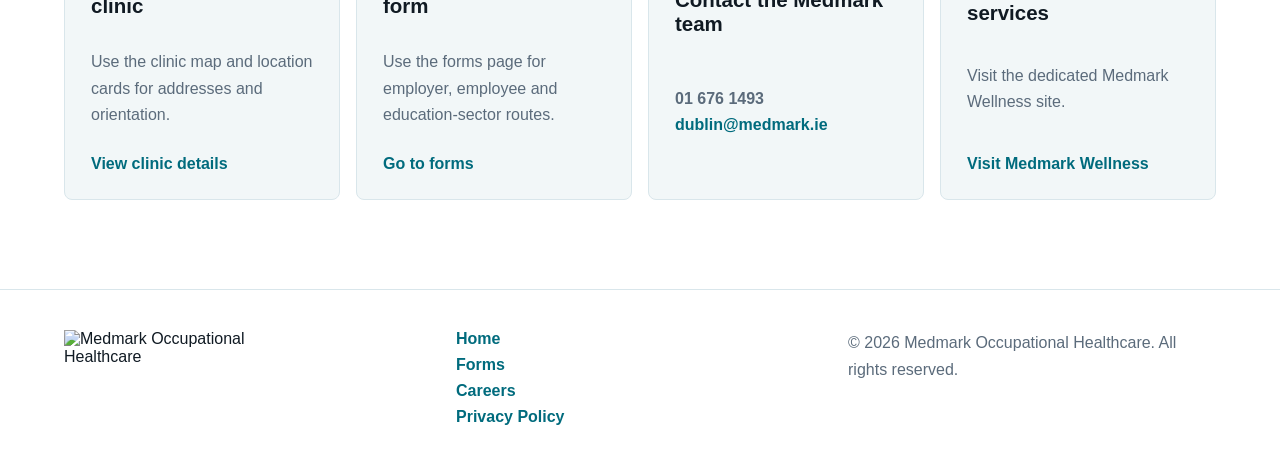
==== commit fe36095e: "Update clinic tile wording" ====
--- a/photo-concept.html
+++ b/photo-concept.html
@@ -53,7 +53,7 @@
         <a href="#clinics">
           <span>Clinics</span>
           <strong>Choose a clinic</strong>
-          <small>View Medmark locations across Ireland and Blackwell in Belfast.</small>
+          <small>Visit Medmark locations across the Republic of Ireland and Blackwell Associates in Belfast.</small>
         </a>
         <a href="#contact">
           <span>Contact</span>
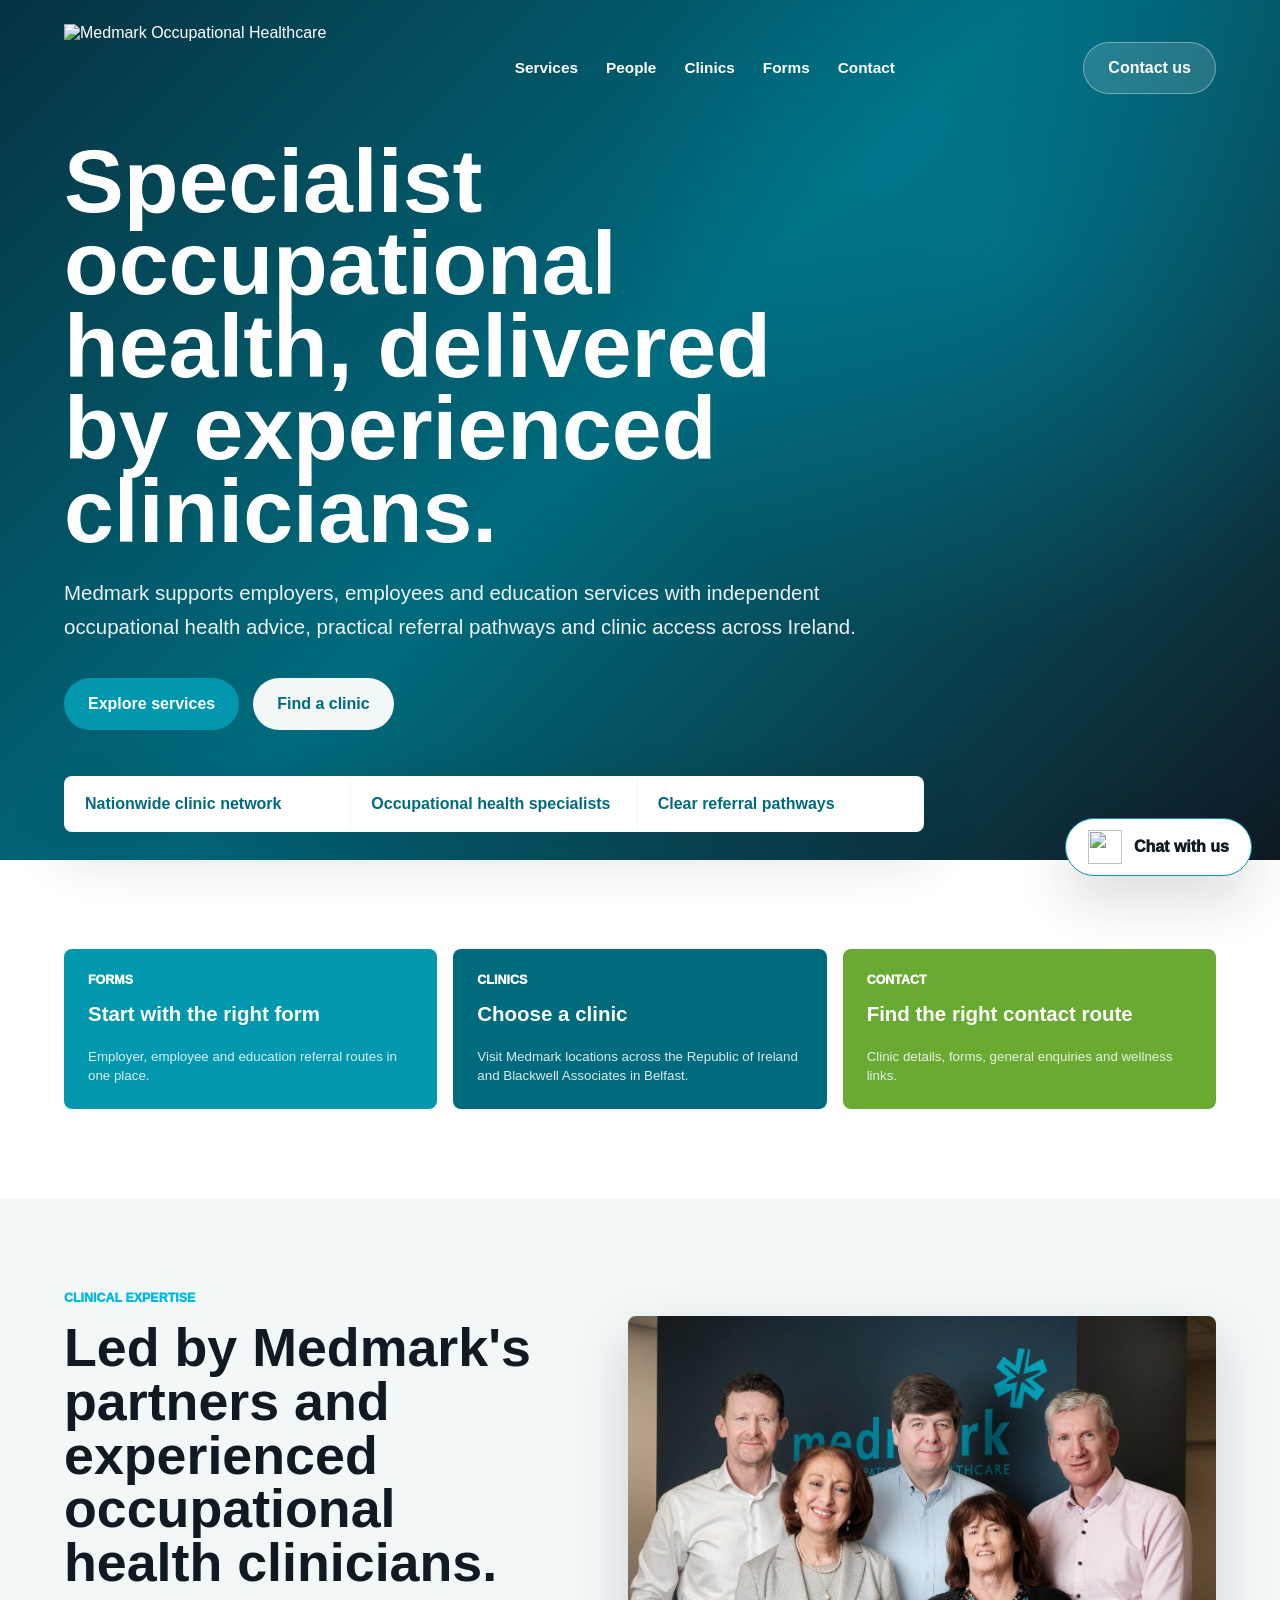
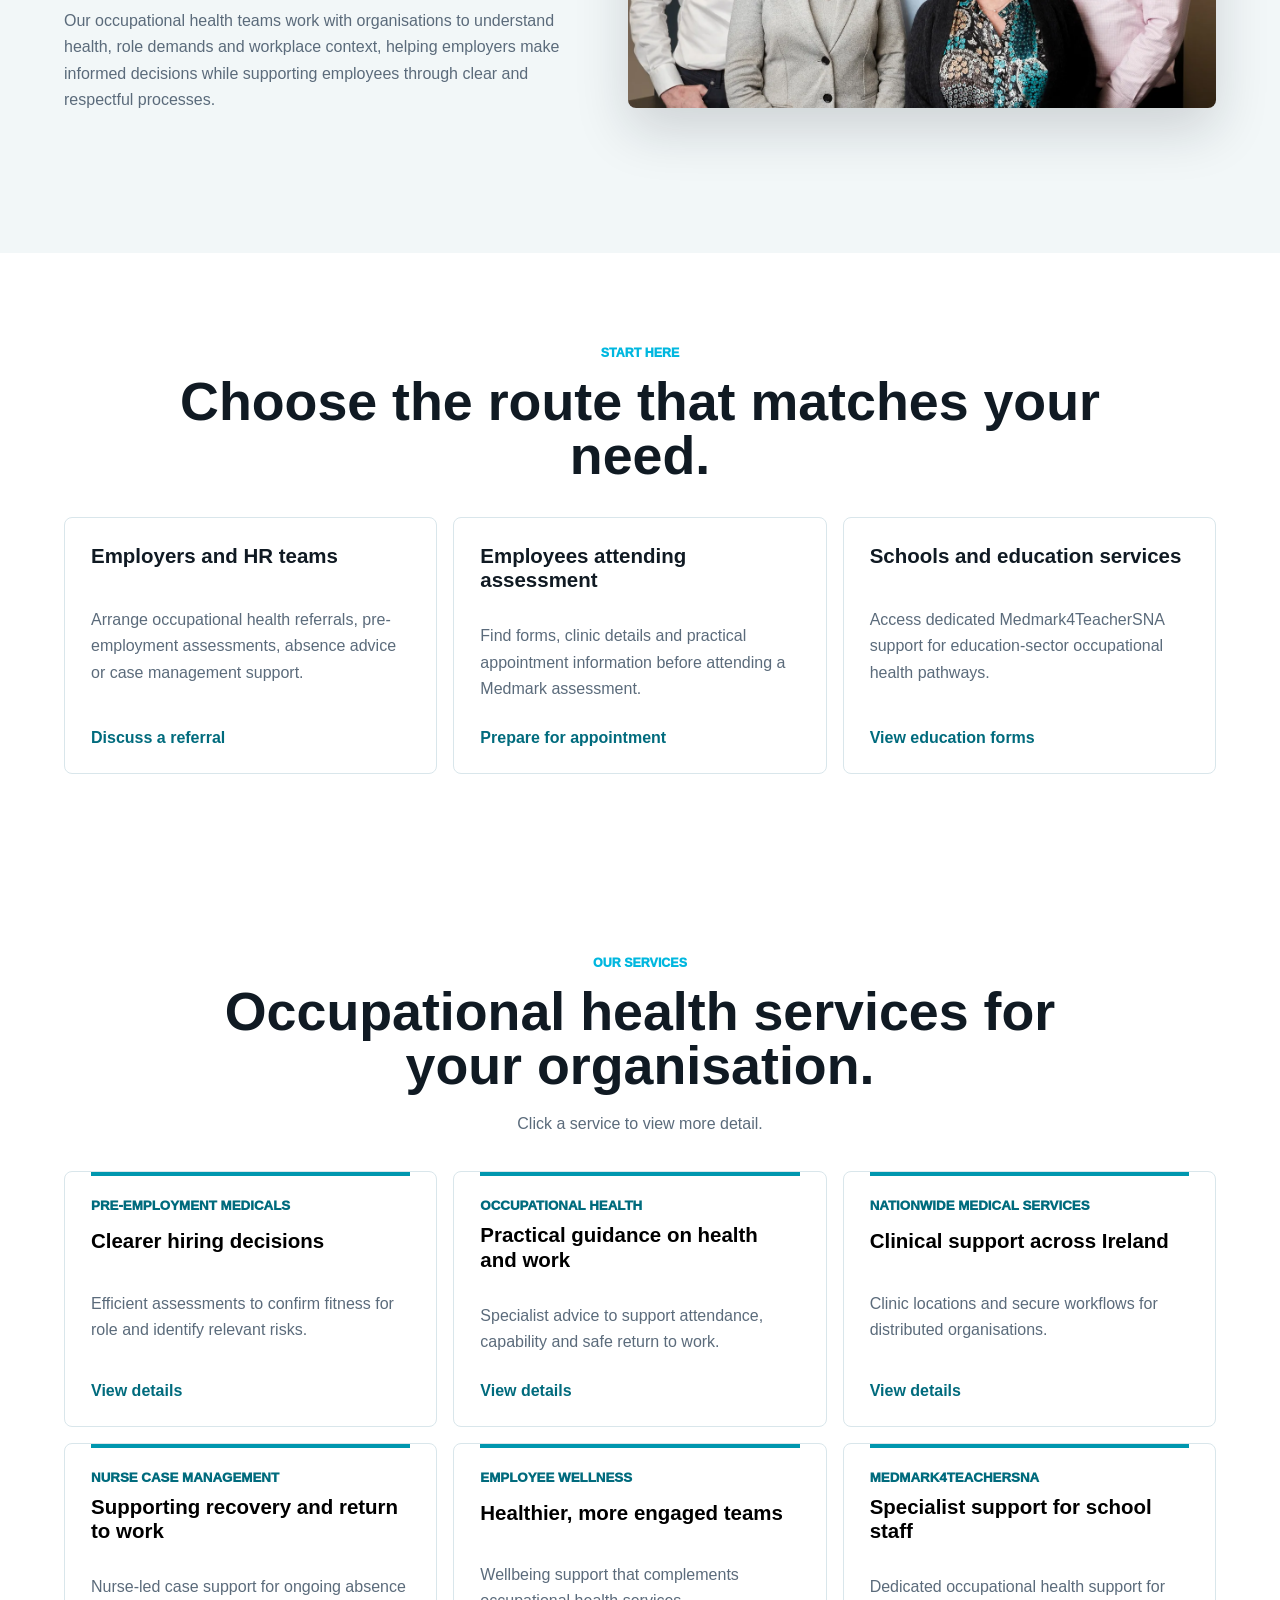
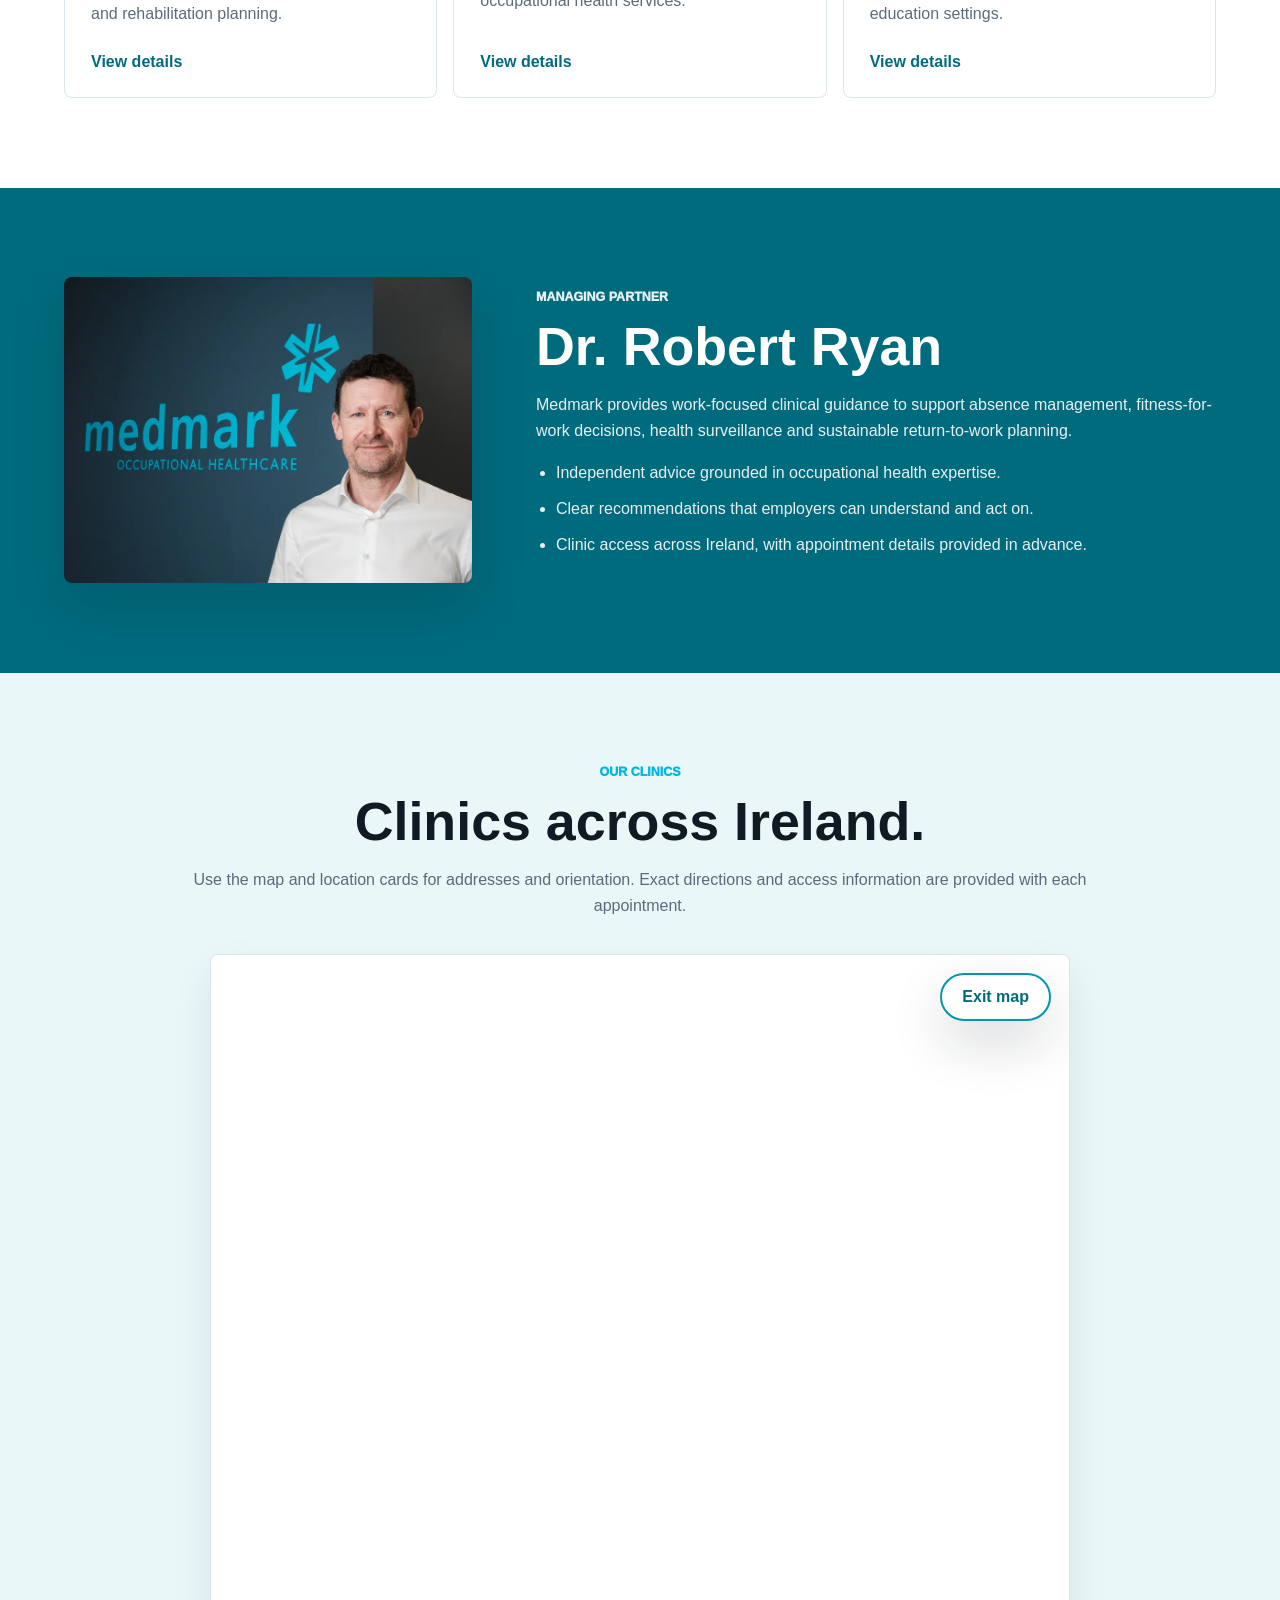
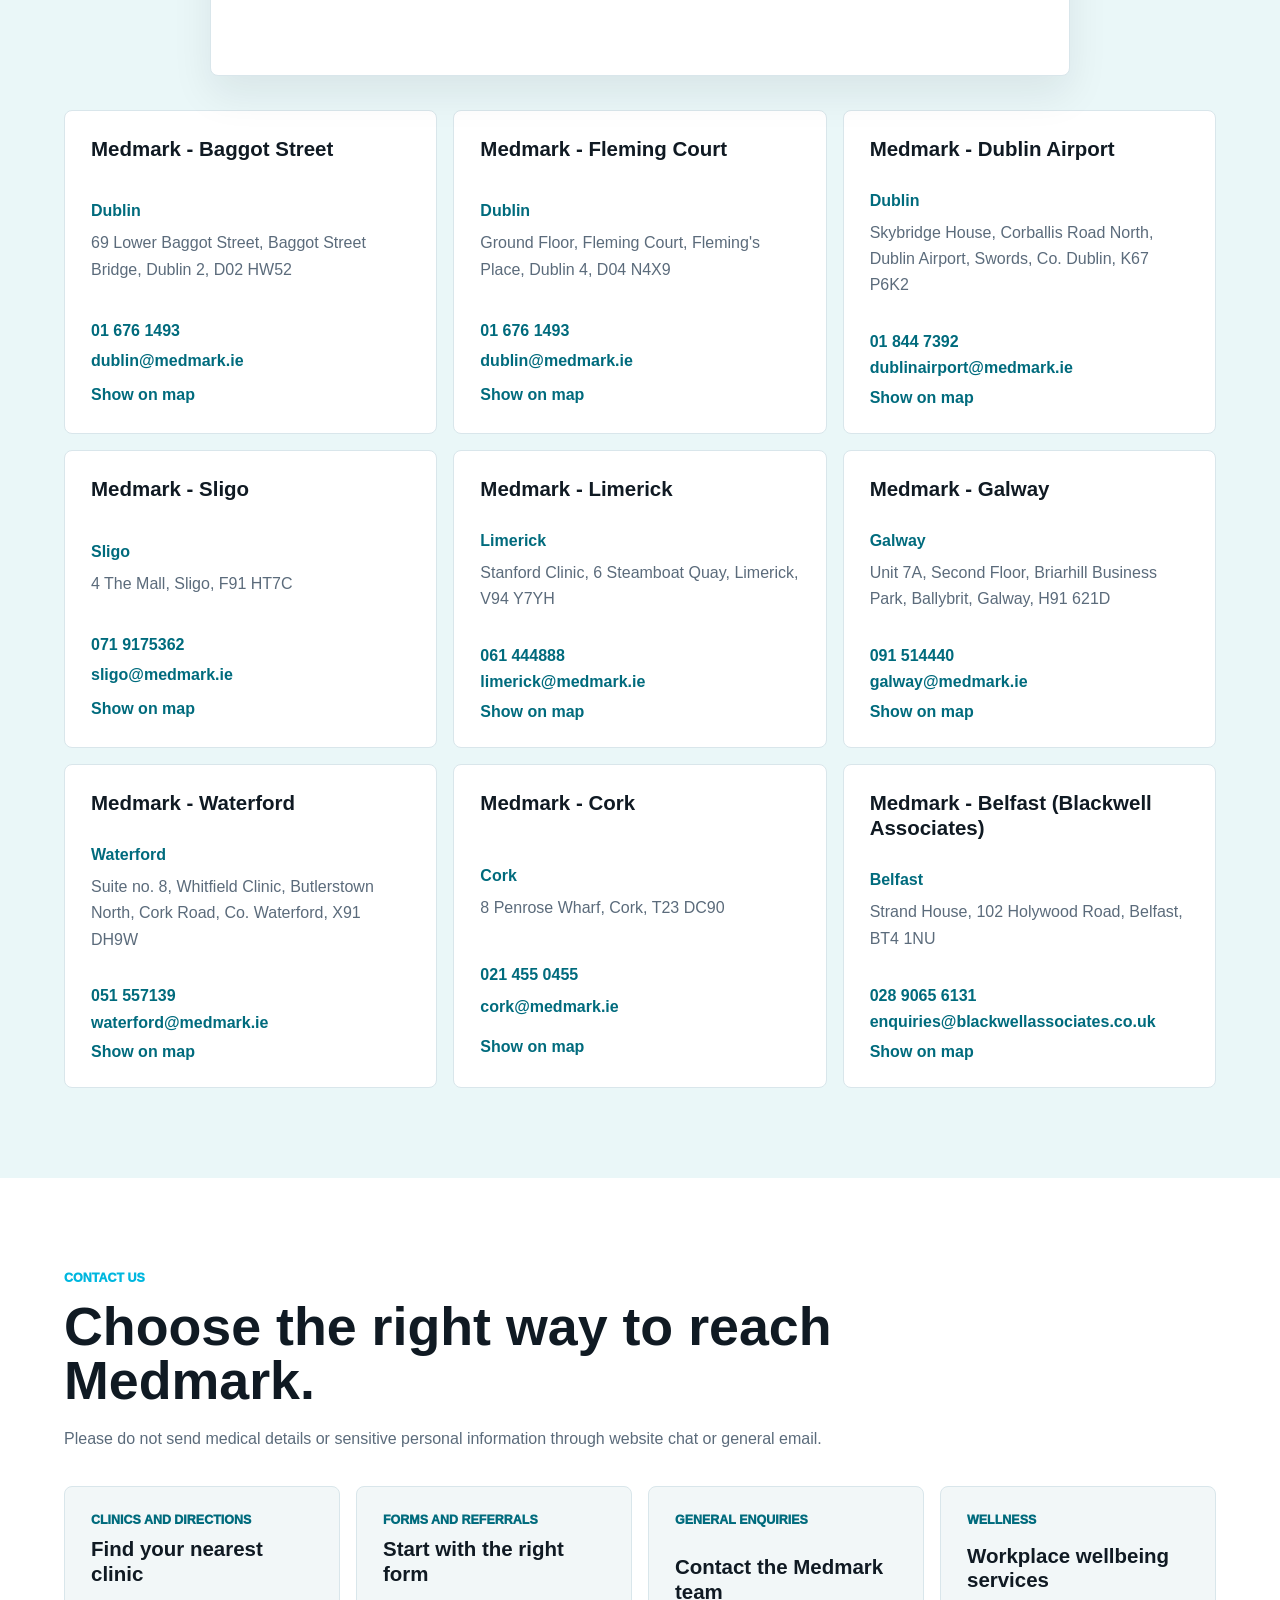
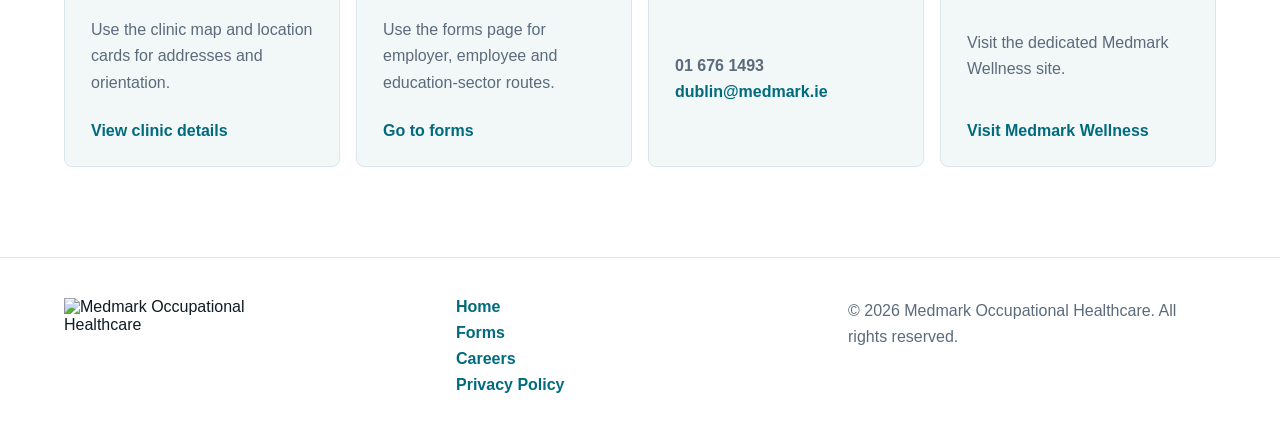
==== commit 9024286f: "Remove duplicate hero branding" ====
--- a/photo-concept.html
+++ b/photo-concept.html
@@ -27,7 +27,6 @@
     <main>
       <section class="concept-hero" id="top">
         <div class="concept-hero-copy">
-          <p class="eyebrow">Occupational Healthcare</p>
           <h1>Specialist occupational health, delivered by experienced clinicians.</h1>
           <p>
             Medmark supports employers, employees and education services with independent occupational health advice, practical referral pathways and clinic access across Ireland.
--- a/photo-concept.css
+++ b/photo-concept.css
@@ -35,7 +35,7 @@
   top: 0;
   z-index: 20;
 }
-.concept-brand img { height: 72px; width: auto; }
+.concept-brand img { height: 88px; width: auto; }
 .concept-nav {
   align-items: center;
   display: flex;
@@ -443,7 +443,7 @@
   }
 }
 @media (max-width: 640px) {
-  .concept-brand img { height: 58px; }
+  .concept-brand img { height: 68px; }
   .concept-cta { min-height: 44px; padding: 0 16px; }
   .concept-hero { padding-top: 118px; }
   .concept-hero-copy { padding-bottom: 210px; }
